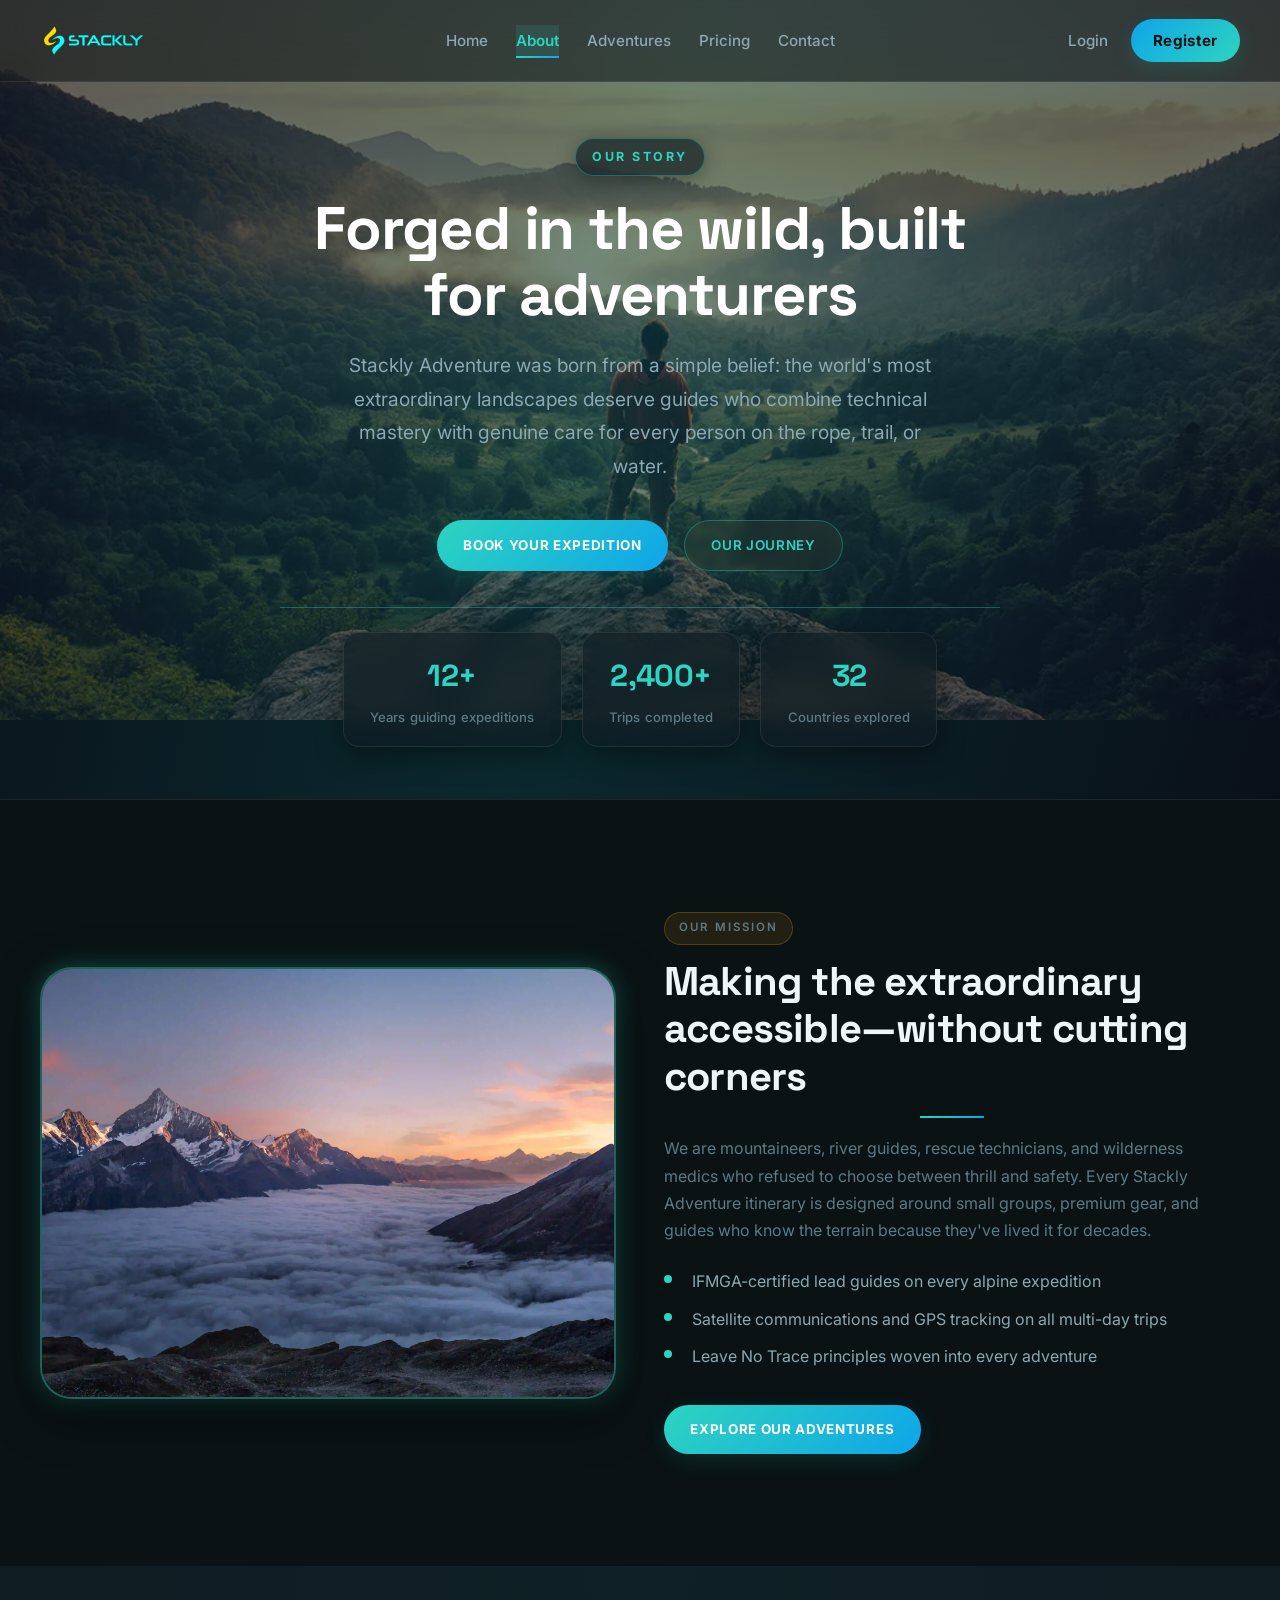
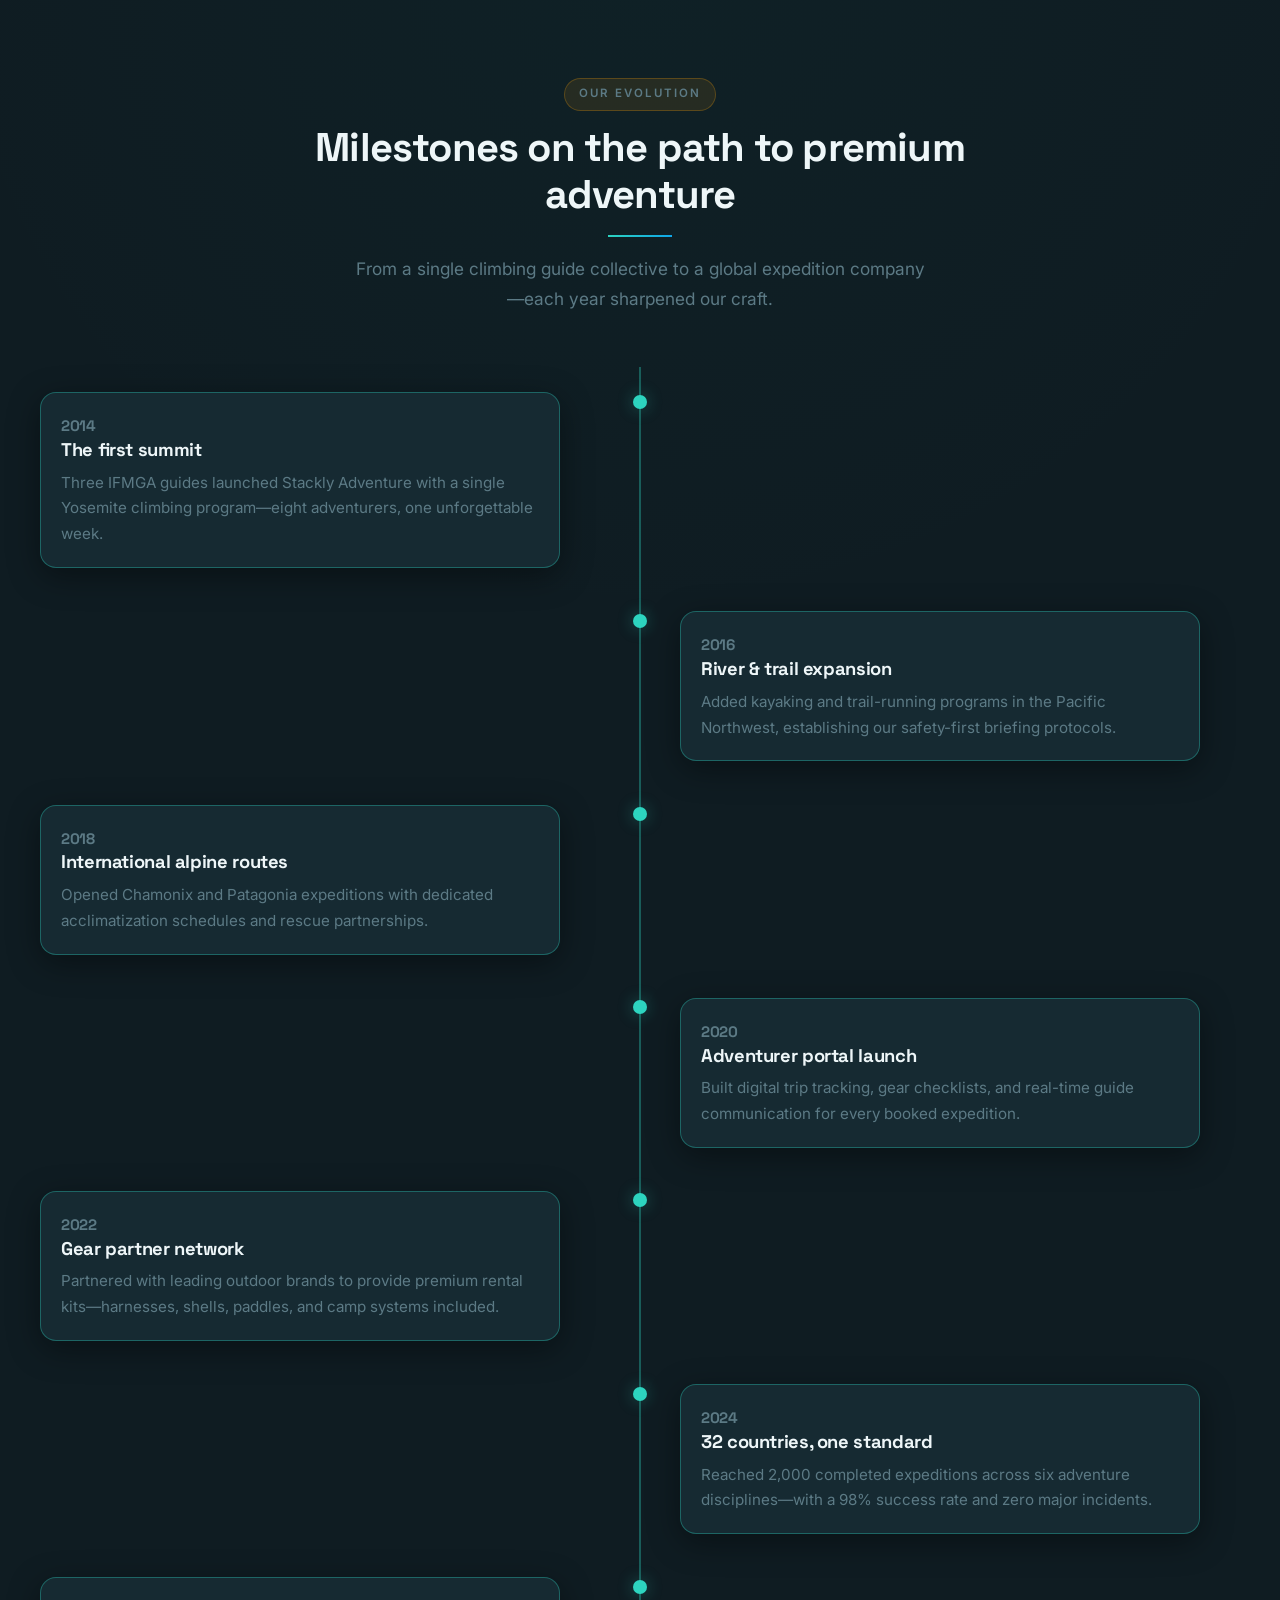
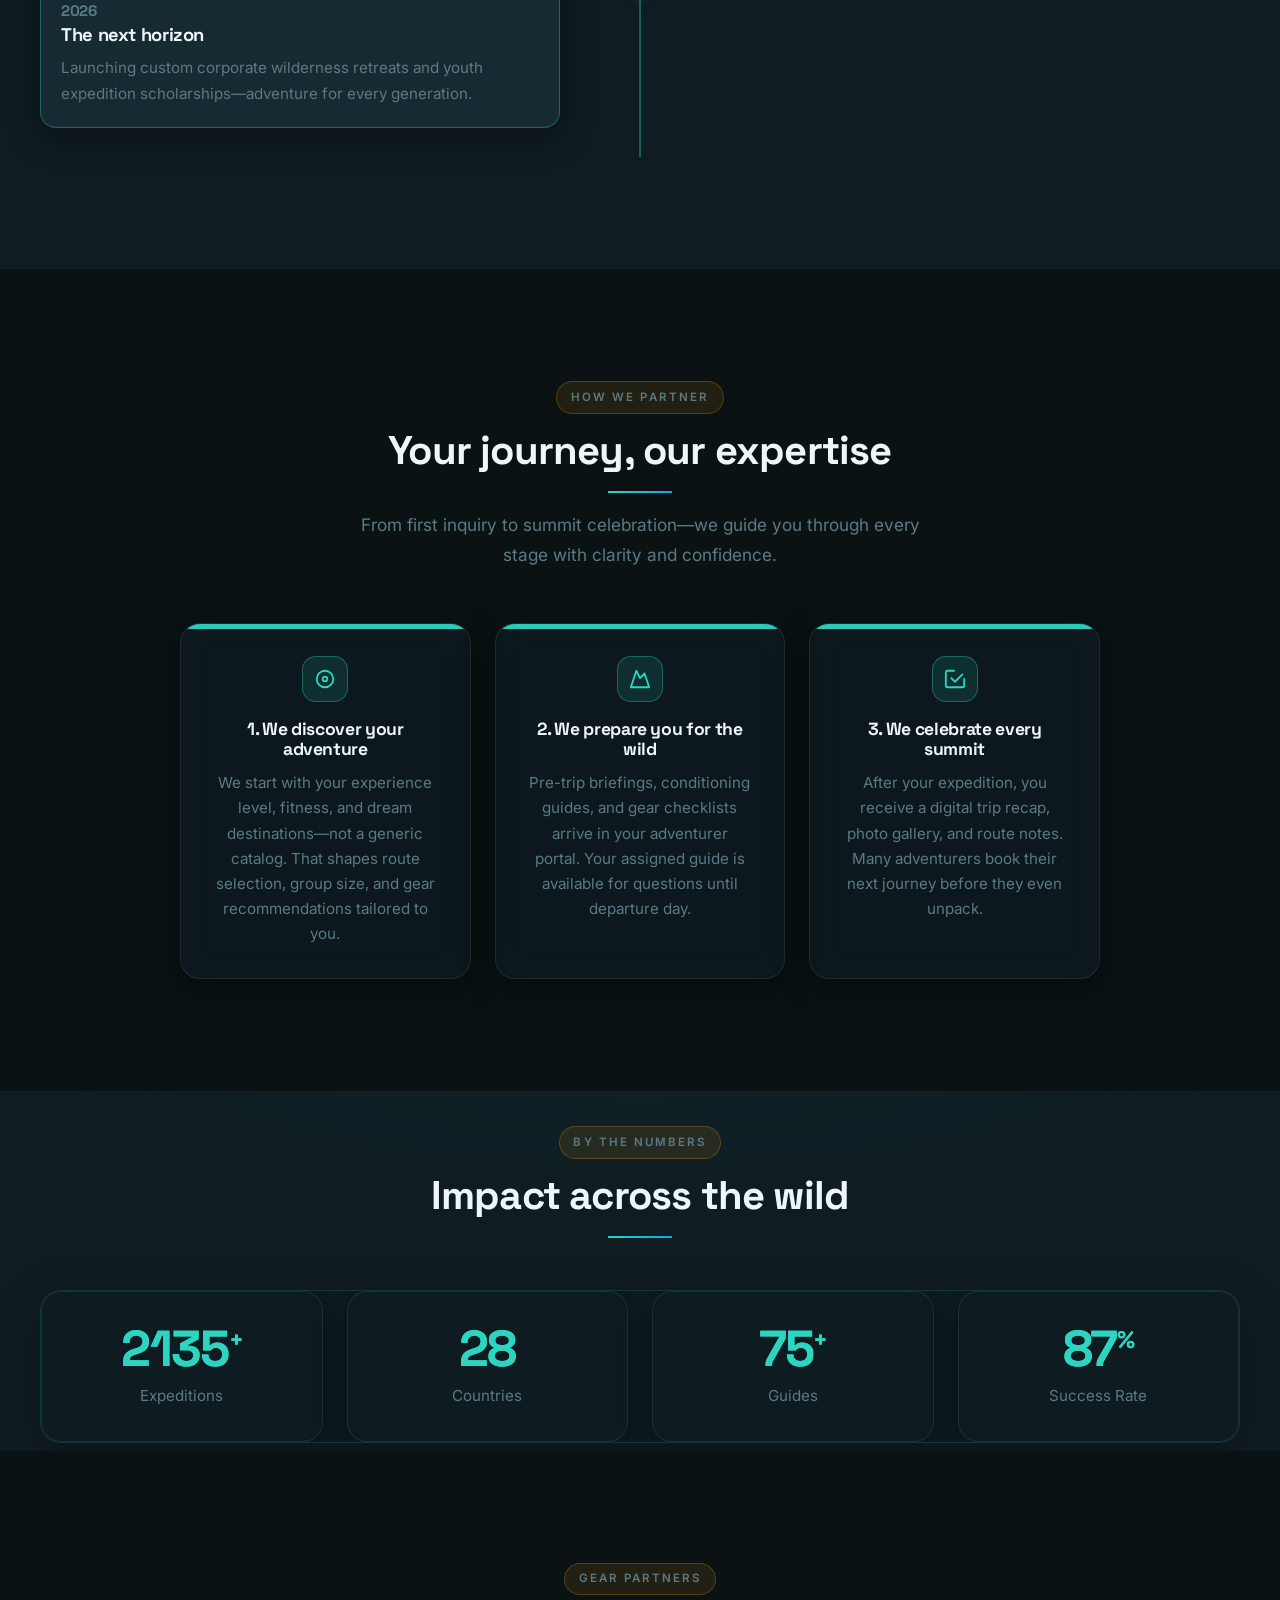
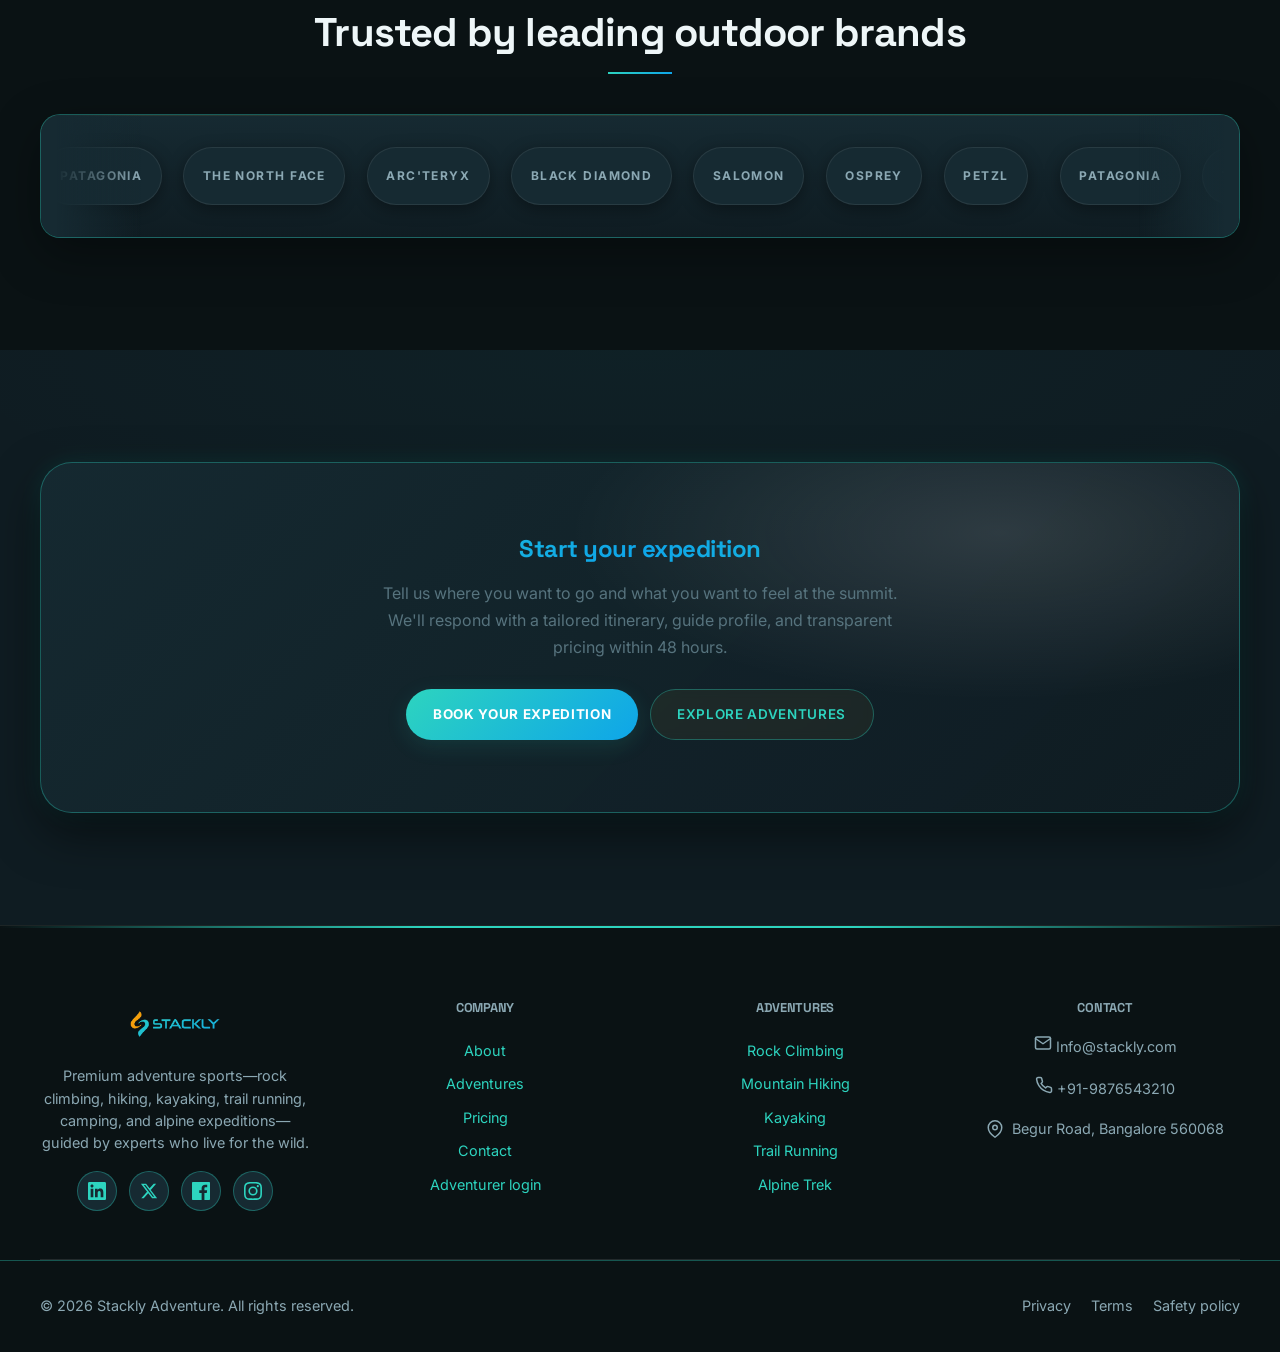
==== about.html @ 84420285 "first commit" ====
<!DOCTYPE html>
<html lang="en">
<head>
  <meta charset="UTF-8">
  <meta name="viewport" content="width=device-width, initial-scale=1.0">
  <meta name="description" content="Learn about Stackly Adventure — our guides, safety standards, and mission to deliver premium wilderness expeditions worldwide.">
  <meta name="keywords" content="adventure company, expedition guides, wilderness safety, Stackly Adventure, about us">
  <meta name="author" content="Stackly Adventure">
  <meta name="theme-color" content="#0a1214">
  <title>About — Stackly Adventure</title>
  <link rel="preconnect" href="https://fonts.googleapis.com">
  <link rel="preconnect" href="https://fonts.gstatic.com" crossorigin>
      <link href="https://fonts.googleapis.com/css2?family=Inter:wght@400;500;600;700&family=Space+Grotesk:wght@500;600;700&display=swap" rel="stylesheet">
  <link rel="stylesheet" href="css/style.css">
  <link rel="stylesheet" href="css/responsive.css">
  <link rel="stylesheet" href="css/premium.css">
  <link rel="stylesheet" href="css/premium-responsive.css">
  <link rel="stylesheet" href="https://cdn.jsdelivr.net/npm/aos@2.3.1/dist/aos.css">
</head>
<body class="page-inner page-hero-overlay premium-theme">

    <header class="site-header site-header--pro" id="site-header" data-header>
    <div class="container site-header__inner">
      <a class="logo logo--pro" href="index.html" aria-label="Stackly Adventure home">
        <img class="logo__img" src="images/stackly-adventure.webp" alt="Stackly Adventure" width="180" height="44" decoding="async">
      </a>
      <button type="button" class="nav-toggle" id="nav-toggle" aria-expanded="false" aria-controls="nav-wrap" aria-label="Open menu">
        <span class="nav-toggle__bar"></span>
        <span class="nav-toggle__bar"></span>
        <span class="nav-toggle__bar"></span>
      </button>
      <div class="site-header__nav-wrap" id="nav-wrap">
        <div class="site-header__nav-inner">
          <nav class="site-header__nav" aria-label="Main navigation">
            <ul class="nav-list">
              <li><a class="nav-link" href="index.html" data-nav-file="index.html">Home</a></li>
              <li><a class="nav-link" href="about.html" data-nav-file="about.html">About</a></li>
              <li><a class="nav-link" href="services.html" data-nav-file="services.html">Adventures</a></li>
              <li><a class="nav-link" href="pricing.html" data-nav-file="pricing.html">Pricing</a></li>
              <li><a class="nav-link" href="contact.html" data-nav-file="contact.html">Contact</a></li>
            </ul>
          </nav>
          <div class="site-header__actions">
            <a class="btn btn--nav-login" href="login.html" data-nav-file="login.html">Login</a>
            <a class="btn btn--nav-register" href="register.html">Register</a>
          </div>
        </div>
      </div>
    </div>
  </header>

  <main class="site-main">

    <section class="hero-premium hero-premium--inner hero-premium--about inner-hero-pro" id="hero" aria-labelledby="about-hero-title">
      <div class="hero-premium__media" aria-hidden="true">
        <img src="images/adventure-hero-image.webp" alt="" width="1920" height="800" loading="lazy" decoding="async">
        <div class="hero-premium__overlay"></div>
      </div>
      <div class="container hero-premium__content">
        <span class="hero-premium__kicker" data-aos="fade-up">Our story</span>
        <h1 id="about-hero-title" data-aos="fade-up" data-aos-delay="100">Forged in the wild, built for adventurers</h1>
        <p class="lead" data-aos="fade-up" data-aos-delay="200">Stackly Adventure was born from a simple belief: the world's most extraordinary landscapes deserve guides who combine technical mastery with genuine care for every person on the rope, trail, or water.</p>
        <div class="hero-premium__actions" data-aos="fade-up" data-aos-delay="300">
          <a class="btn btn--primary" href="404.html">Book Your Expedition</a>
          <a class="btn btn--outline-light" href="404.html">Our journey</a>
        </div>
        <div class="hero-premium__stats-row" data-aos="fade-up" data-aos-delay="400">
          <div class="hero-stat">
            <strong>12+</strong>
            <span>Years guiding expeditions</span>
          </div>
          <div class="hero-stat">
            <strong>2,400+</strong>
            <span>Trips completed</span>
          </div>
          <div class="hero-stat">
            <strong>32</strong>
            <span>Countries explored</span>
          </div>
        </div>
      </div>
    </section>

    <section class="section" id="about-company">
      <div class="container about-split">
        <div class="about-split__media" data-aos="fade-right">
          <img src="images/alpine-trek.webp" alt="Stackly Adventure expedition team reviewing a mountain route map at base camp" loading="lazy" decoding="async">
        </div>
        <div class="about-split__body" data-aos="fade-left">
          <p class="section__kicker">Our mission</p>
          <h2 class="section__title">Making the extraordinary accessible—without cutting corners</h2>
          <p>We are mountaineers, river guides, rescue technicians, and wilderness medics who refused to choose between thrill and safety. Every Stackly Adventure itinerary is designed around small groups, premium gear, and guides who know the terrain because they've lived it for decades.</p>
          <ul class="check-list">
            <li>IFMGA-certified lead guides on every alpine expedition</li>
            <li>Satellite communications and GPS tracking on all multi-day trips</li>
            <li>Leave No Trace principles woven into every adventure</li>
          </ul>
          <a class="btn btn--primary about-split__cta" href="404.html">Explore our adventures</a>
        </div>
      </div>
    </section>

    <section class="section section--muted" id="evolution">
      <div class="container">
        <header class="section__head section__head--center">
          <p class="section__kicker" data-aos="fade-up">Our evolution</p>
          <h2 class="section__title" data-aos="fade-up" data-aos-delay="100">Milestones on the path to premium adventure</h2>
          <p class="section__lead" data-aos="fade-up" data-aos-delay="200">From a single climbing guide collective to a global expedition company—each year sharpened our craft.</p>
        </header>

        <div class="evolution-timeline" aria-label="Stackly Adventure company history timeline">
          <div class="evolution-item evolution-item--left" data-aos="fade-right">
            <div class="evolution-card">
              <p class="evolution-year">2014</p>
              <h3>The first summit</h3>
              <p>Three IFMGA guides launched Stackly Adventure with a single Yosemite climbing program—eight adventurers, one unforgettable week.</p>
            </div>
            <div class="evolution-dot-wrap" aria-hidden="true"></div>
            <div class="evolution-empty" aria-hidden="true"></div>
          </div>

          <div class="evolution-item evolution-item--right" data-aos="fade-left">
            <div class="evolution-empty" aria-hidden="true"></div>
            <div class="evolution-dot-wrap" aria-hidden="true"></div>
            <div class="evolution-card">
              <p class="evolution-year">2016</p>
              <h3>River &amp; trail expansion</h3>
              <p>Added kayaking and trail-running programs in the Pacific Northwest, establishing our safety-first briefing protocols.</p>
            </div>
          </div>

          <div class="evolution-item evolution-item--left" data-aos="fade-right">
            <div class="evolution-card">
              <p class="evolution-year">2018</p>
              <h3>International alpine routes</h3>
              <p>Opened Chamonix and Patagonia expeditions with dedicated acclimatization schedules and rescue partnerships.</p>
            </div>
            <div class="evolution-dot-wrap" aria-hidden="true"></div>
            <div class="evolution-empty" aria-hidden="true"></div>
          </div>

          <div class="evolution-item evolution-item--right" data-aos="fade-left">
            <div class="evolution-empty" aria-hidden="true"></div>
            <div class="evolution-dot-wrap" aria-hidden="true"></div>
            <div class="evolution-card">
              <p class="evolution-year">2020</p>
              <h3>Adventurer portal launch</h3>
              <p>Built digital trip tracking, gear checklists, and real-time guide communication for every booked expedition.</p>
            </div>
          </div>

          <div class="evolution-item evolution-item--left" data-aos="fade-right">
            <div class="evolution-card">
              <p class="evolution-year">2022</p>
              <h3>Gear partner network</h3>
              <p>Partnered with leading outdoor brands to provide premium rental kits—harnesses, shells, paddles, and camp systems included.</p>
            </div>
            <div class="evolution-dot-wrap" aria-hidden="true"></div>
            <div class="evolution-empty" aria-hidden="true"></div>
          </div>

          <div class="evolution-item evolution-item--right" data-aos="fade-left">
            <div class="evolution-empty" aria-hidden="true"></div>
            <div class="evolution-dot-wrap" aria-hidden="true"></div>
            <div class="evolution-card">
              <p class="evolution-year">2024</p>
              <h3>32 countries, one standard</h3>
              <p>Reached 2,000 completed expeditions across six adventure disciplines—with a 98% success rate and zero major incidents.</p>
            </div>
          </div>

          <div class="evolution-item evolution-item--left" data-aos="fade-right">
            <div class="evolution-card">
              <p class="evolution-year">2026</p>
              <h3>The next horizon</h3>
              <p>Launching custom corporate wilderness retreats and youth expedition scholarships—adventure for every generation.</p>
            </div>
            <div class="evolution-dot-wrap" aria-hidden="true"></div>
            <div class="evolution-empty" aria-hidden="true"></div>
          </div>
        </div>
      </div>
    </section>

    <section class="section" id="how-we-partner">
      <div class="container">
        <header class="section__head section__head--center">
          <p class="section__kicker" data-aos="fade-up">How we partner</p>
          <h2 class="section__title" data-aos="fade-up" data-aos-delay="100">Your journey, our expertise</h2>
          <p class="section__lead" data-aos="fade-up" data-aos-delay="200">From first inquiry to summit celebration—we guide you through every stage with clarity and confidence.</p>
        </header>

        <div class="content-cards">
          <article class="card-surface partner-card partner-card--align" data-aos="fade-up" data-aos-delay="0">
            <div class="partner-card__icon" aria-hidden="true">
              <svg viewBox="0 0 24 24" width="22" height="22" fill="none" stroke="currentColor" stroke-width="2" stroke-linecap="round" stroke-linejoin="round" aria-hidden="true">
                <circle cx="12" cy="12" r="9"></circle>
                <circle cx="12" cy="12" r="2.5"></circle>
              </svg>
            </div>
            <h3>1. We discover your adventure</h3>
            <p>We start with your experience level, fitness, and dream destinations—not a generic catalog. That shapes route selection, group size, and gear recommendations tailored to you.</p>
          </article>

          <article class="card-surface partner-card partner-card--build" data-aos="fade-up" data-aos-delay="100">
            <div class="partner-card__icon" aria-hidden="true">
              <svg viewBox="0 0 24 24" width="22" height="22" fill="none" stroke="currentColor" stroke-width="2" stroke-linecap="round" stroke-linejoin="round" aria-hidden="true">
                <path d="M8 3l4 8 5-5 5 15H2L8 3z"></path>
              </svg>
            </div>
            <h3>2. We prepare you for the wild</h3>
            <p>Pre-trip briefings, conditioning guides, and gear checklists arrive in your adventurer portal. Your assigned guide is available for questions until departure day.</p>
          </article>

          <article class="card-surface partner-card partner-card--exit" data-aos="fade-up" data-aos-delay="200">
            <div class="partner-card__icon" aria-hidden="true">
              <svg viewBox="0 0 24 24" width="22" height="22" fill="none" stroke="currentColor" stroke-width="2" stroke-linecap="round" stroke-linejoin="round" aria-hidden="true">
                <path d="M20 7l-8 8-4-4"></path>
                <path d="M22 12v7a2 2 0 0 1-2 2H4a2 2 0 0 1-2-2V5a2 2 0 0 1 2-2h7"></path>
              </svg>
            </div>
            <h3>3. We celebrate every summit</h3>
            <p>After your expedition, you receive a digital trip recap, photo gallery, and route notes. Many adventurers book their next journey before they even unpack.</p>
          </article>
        </div>
      </div>
    </section>

    <section class="section section--muted stats-band" id="stats">
      <div class="container">
        <br/>
        <header class="section__head section__head--center">
          <p class="section__kicker" data-aos="fade-up">By the numbers</p>
          <h2 class="section__title" data-aos="fade-up" data-aos-delay="100">Impact across the wild</h2>
        </header>
        <div class="stats-bar">
          <div class="stat-item" data-aos="fade-up" data-aos-delay="0">
            <div class="stat-item__value"><span class="stat-counter" data-target="2400">0</span><span class="stat-item__suffix">+</span></div>
            <p class="stat-item__label">Expeditions</p>
          </div>
          <div class="stat-item" data-aos="fade-up" data-aos-delay="100">
            <div class="stat-item__value"><span class="stat-counter" data-target="32">0</span></div>
            <p class="stat-item__label">Countries</p>
          </div>
          <div class="stat-item" data-aos="fade-up" data-aos-delay="200">
            <div class="stat-item__value"><span class="stat-counter" data-target="85">0</span><span class="stat-item__suffix">+</span></div>
            <p class="stat-item__label">Guides</p>
          </div>
          <div class="stat-item" data-aos="fade-up" data-aos-delay="300">
            <div class="stat-item__value"><span class="stat-counter" data-target="98">0</span><span class="stat-item__suffix">%</span></div>
            <p class="stat-item__label">Success Rate</p>
          </div>
        </div>
      </div>
    </section>

    <section class="section" id="clients">
      <div class="container">
        <header class="section__head section__head--center">
          <p class="section__kicker" data-aos="fade-up">Gear partners</p>
          <h2 class="section__title" data-aos="fade-up" data-aos-delay="100">Trusted by leading outdoor brands</h2>
        </header>
        <div class="logo-marquee" aria-label="Outdoor gear partner logos">
          <div class="logo-marquee__fade logo-marquee__fade--left" aria-hidden="true"></div>
          <div class="logo-marquee__fade logo-marquee__fade--right" aria-hidden="true"></div>
          <div class="logo-marquee__track" data-marquee>
            <div class="logo-marquee__group">
              <span class="partner-pill">Patagonia</span>
              <span class="partner-pill">The North Face</span>
              <span class="partner-pill">Arc'teryx</span>
              <span class="partner-pill">Black Diamond</span>
              <span class="partner-pill">Salomon</span>
              <span class="partner-pill">Osprey</span>
              <span class="partner-pill">Petzl</span>
            </div>
            <div class="logo-marquee__group" aria-hidden="true">
              <span class="partner-pill">Patagonia</span>
              <span class="partner-pill">The North Face</span>
              <span class="partner-pill">Arc'teryx</span>
              <span class="partner-pill">Black Diamond</span>
              <span class="partner-pill">Salomon</span>
              <span class="partner-pill">Osprey</span>
              <span class="partner-pill">Petzl</span>
            </div>
          </div>
        </div>
      </div>
    </section>

    <section class="section section--muted" id="about-cta">
      <div class="container">
        <div class="cta-band" data-aos="fade-up">
          <h2>Start your expedition</h2>
          <p>Tell us where you want to go and what you want to feel at the summit. We'll respond with a tailored itinerary, guide profile, and transparent pricing within 48 hours.</p>
          <div class="cta-band__actions">
            <a class="btn btn--primary" href="404.html">Book Your Expedition</a>
            <a class="btn btn--outline-light" href="404.html">Explore adventures</a>
          </div>
        </div>
      </div>
    </section>
  </main>

    <footer class="footer-premium footer-premium--pro" id="site-footer">
 
    <div class="container footer-premium__grid">
      <div class="footer-brand">
        <a class="logo logo--pro" href="index.html" aria-label="Stackly Adventure home">
          <img class="logo__img" src="images/stackly-adventure.webp" alt="Stackly Adventure" width="180" height="44" decoding="async">
        </a>
        <p>Premium adventure sports—rock climbing, hiking, kayaking, trail running, camping, and alpine expeditions—guided by experts who live for the wild.</p>
        <div class="footer-social">
          <a href="404.html" aria-label="LinkedIn"><svg viewBox="0 0 24 24" aria-hidden="true"><path d="M20.447 20.452h-3.554v-5.569c0-1.328-.027-3.037-1.852-3.037-1.853 0-2.136 1.445-2.136 2.939v5.667H9.351V9h3.414v1.561h.046c.477-.9 1.637-1.85 3.37-1.85 3.601 0 4.267 2.37 4.267 5.455v6.286zM5.337 7.433c-1.144 0-2.063-.926-2.063-2.065 0-1.138.92-2.063 2.063-2.063 1.14 0 2.064.925 2.064 2.063 0 1.139-.925 2.065-2.064 2.065zm1.782 13.019H3.555V9h3.564v11.452zM22.225 0H1.771C.792 0 0 .774 0 1.729v20.542C0 23.227.792 24 1.771 24h20.451C23.2 24 24 23.227 24 22.271V1.729C24 .774 23.2 0 22.222 0h.003z"/></svg></a>
          <a href="404.html" aria-label="Twitter"><svg viewBox="0 0 24 24" aria-hidden="true"><path d="M18.244 2.25h3.308l-7.227 8.26 8.502 11.24H16.17l-5.214-6.817L4.99 21.75H1.68l7.73-8.835L1.254 2.25H8.08l4.713 6.231zm-1.161 17.52h1.833L7.084 4.126H5.117z"/></svg></a>
          <a href="404.html" aria-label="Facebook"><svg viewBox="0 0 24 24" aria-hidden="true"><path d="M22.675 0H1.325C.593 0 0 .593 0 1.325v21.351C0 23.407.593 24 1.325 24H12.82v-9.294H9.692v-3.622h3.128V8.413c0-3.1 1.893-4.788 4.659-4.788 1.325 0 2.463.099 2.795.143v3.24l-1.918.001c-1.504 0-1.795.715-1.795 1.763v2.313h3.587l-.467 3.622h-3.12V24h6.116c.73 0 1.323-.593 1.323-1.325V1.325C24 .593 23.407 0 22.675 0z"/></svg></a>
          <a href="404.html" aria-label="Instagram"><svg viewBox="0 0 24 24" aria-hidden="true"><path d="M12 2.163c3.204 0 3.584.012 4.85.07 3.252.148 4.771 1.691 4.919 4.919.058 1.265.069 1.645.069 4.849 0 3.205-.012 3.584-.069 4.849-.149 3.225-1.664 4.771-4.919 4.919-1.266.058-1.644.07-4.85.07-3.204 0-3.584-.012-4.849-.07-3.26-.149-4.771-1.699-4.919-4.92-.058-1.265-.07-1.644-.07-4.849 0-3.204.013-3.583.07-4.849.149-3.227 1.664-4.771 4.919-4.919 1.266-.057 1.645-.069 4.849-.069zM12 0C8.741 0 8.333.014 7.053.072 2.695.272.273 2.69.073 7.052.014 8.333 0 8.741 0 12c0 3.259.014 3.668.072 4.948.2 4.358 2.618 6.78 6.98 6.98 1.281.058 1.689.072 4.948.072 3.259 0 3.668-.014 4.948-.072 4.354-.2 6.782-2.618 6.979-6.98.059-1.28.073-1.689.073-4.948 0-3.259-.014-3.667-.072-4.947-.196-4.354-2.617-6.78-6.979-6.98C15.668.014 15.259 0 12 0zm0 5.838a6.162 6.162 0 100 12.324 6.162 6.162 0 000-12.324zM12 16a4 4 0 110-8 4 4 0 010 8zm6.406-11.845a1.44 1.44 0 110 2.881 1.44 1.44 0 010-2.881z"/></svg></a>
        </div>
      </div>
      <div>
        <h4>Company</h4>
        <ul>
          <li><a href="404.html">About</a></li>
          <li><a href="404.html">Adventures</a></li>
          <li><a href="404.html">Pricing</a></li>
          <li><a href="404.html">Contact</a></li>
          <li><a href="404.html">Adventurer login</a></li>
        </ul>
      </div>
      <div>
        <h4>Adventures</h4>
        <ul>
          <li><a href="404.html">Rock Climbing</a></li>
          <li><a href="404.html">Mountain Hiking</a></li>
          <li><a href="404.html">Kayaking</a></li>
          <li><a href="404.html">Trail Running</a></li>
          <li><a href="404.html">Alpine Trek</a></li>
        </ul>
      </div>
      <div class="footer-contact">
        <h4>Contact</h4>
        <address class="footer-contact__addr">
          <p class="footer-contact__row footer-contact__row--email">
            <a href="mailto:hello@stacklyadventure.com" class="footer-contact__email">
              <svg class="footer-contact__icon" width="18" height="18" viewBox="0 0 24 24" fill="none" stroke="currentColor" stroke-width="2" stroke-linecap="round" stroke-linejoin="round" aria-hidden="true"><path d="M4 4h16c1.1 0 2 .9 2 2v12c0 1.1-.9 2-2 2H4c-1.1 0-2-.9-2-2V6c0-1.1.9-2 2-2z"/><path d="m22 6-10 7L2 6"/></svg>
              Info@stackly.com
            </a>
          </p>
          <p class="footer-contact__row footer-contact__row--phone">
            <a href="tel:+18005551234" class="footer-contact__email">
              <svg class="footer-contact__icon" width="18" height="18" viewBox="0 0 24 24" fill="none" stroke="currentColor" stroke-width="2" stroke-linecap="round" stroke-linejoin="round" aria-hidden="true"><path d="M22 16.92v3a2 2 0 0 1-2.18 2 19.79 19.79 0 0 1-8.63-3.07 19.5 19.5 0 0 1-6-6 19.79 19.79 0 0 1-3.07-8.67A2 2 0 0 1 4.11 2h3a2 2 0 0 1 2 1.72 12.84 12.84 0 0 0 .7 2.81 2 2 0 0 1-.45 2.11L8.09 9.91a16 16 0 0 0 6 6l1.27-1.27a2 2 0 0 1 2.11-.45 12.84 12.84 0 0 0 2.81.7A2 2 0 0 1 22 16.92z"/></svg>
              +91-9876543210
            </a>
          </p>
          <p class="footer-contact__row footer-contact__row--location">
            <span class="footer-contact__loc">
              <svg class="footer-contact__icon" width="18" height="18" viewBox="0 0 24 24" fill="none" stroke="currentColor" stroke-width="2" stroke-linecap="round" stroke-linejoin="round" aria-hidden="true"><path d="M21 10c0 7-9 13-9 13s-9-6-9-13a9 9 0 0 1 18 0z"/><circle cx="12" cy="10" r="3"/></svg>
              <span class="footer-contact__loc-text">Begur Road, Bangalore 560068</span>
            </span>
          </p>
        </address>
      </div>
    </div>
    <div class="footer-bar">
      <div class="container footer-bar__inner">
        <p>&copy; <span data-year></span> Stackly Adventure. All rights reserved.</p>
        <nav class="footer-bar__legal" aria-label="Legal">
          <a href="404.html">Privacy</a>
          <a href="404.html">Terms</a>
          <a href="404.html">Safety policy</a>
        </nav>
      </div>
    </div>
  </footer>

  <script src="https://cdn.jsdelivr.net/npm/aos@2.3.1/dist/aos.js"></script>
  <script src="js/main.js"></script>
</body>
</html>
---- css/style.css ----
#preloader {
  position: fixed;
  inset: 0;
  z-index: 9999;
  display: grid;
  place-items: center;
  overflow: hidden;
  background: #0a1214;
  transition: visibility 0.9s ease 0.55s;
}

#preloader.preloader--hide {
  visibility: hidden;
  pointer-events: none;
}

#preloader.preloader--hide .preloader__stage {
  opacity: 0;
  transform: scale(0.96);
  transition: opacity 0.45s ease, transform 0.55s cubic-bezier(0.4, 0, 0.2, 1);
}

#preloader.preloader--hide .preloader__curtain--left {
  transform: translateX(-100%);
}

#preloader.preloader--hide .preloader__curtain--right {
  transform: translateX(100%);
}

#preloader.preloader--hide .preloader__scanline {
  opacity: 0;
}

.preloader__curtain {
  position: absolute;
  top: 0;
  bottom: 0;
  width: 50.5%;
  background: linear-gradient(180deg, #0a1214 0%, #0f1c22 50%, #0a1214 100%);
  z-index: 3;
  transition: transform 0.85s cubic-bezier(0.77, 0, 0.18, 1);
  border-color: rgba(45, 212, 191, 0.18);
}

.preloader__curtain--left {
  left: 0;
  border-right: 1px solid rgba(45, 212, 191, 0.22);
}

.preloader__curtain--right {
  right: 0;
  border-left: 1px solid rgba(45, 212, 191, 0.22);
}

.preloader__scanline {
  position: absolute;
  inset: 0;
  z-index: 2;
  background: repeating-linear-gradient(
    180deg,
    transparent 0,
    transparent 2px,
    rgba(45, 212, 191, 0.03) 2px,
    rgba(45, 212, 191, 0.03) 4px
  );
  pointer-events: none;
  animation: preloader-scan 8s linear infinite;
}

.preloader__stage {
  position: relative;
  z-index: 4;
  display: flex;
  flex-direction: column;
  align-items: center;
  gap: 1.65rem;
  padding: 0 1.5rem;
  text-align: center;
  transition: opacity 0.5s ease, transform 0.55s cubic-bezier(0.4, 0, 0.2, 1);
}

.preloader__ring {
  position: relative;
  width: 148px;
  height: 148px;
  display: grid;
  place-items: center;
}

.preloader__ring-track,
.preloader__ring-arc {
  position: absolute;
  inset: 0;
  border-radius: 50%;
}

.preloader__ring-track {
  border: 1px solid rgba(45, 212, 191, 0.18);
  box-shadow: inset 0 0 30px rgba(45, 212, 191, 0.06);
}

.preloader__ring-arc {
  border: 2px solid transparent;
  border-top-color: #2dd4bf;
  border-right-color: #0ea5e9;
  animation: preloader-ring-spin 1.35s cubic-bezier(0.5, 0.1, 0.3, 1) infinite;
  filter: drop-shadow(0 0 14px rgba(45, 212, 191, 0.45));
}

.preloader__logo {
  position: relative;
  z-index: 1;
  display: block;
  max-width: 118px;
  width: 58%;
  height: auto;
  margin: 0 auto;
  object-fit: contain;
  object-position: center center;
  animation: preloader-logo-in 1.1s cubic-bezier(0.22, 1, 0.36, 1) both;
}

.preloader__progress {
  position: relative;
  width: min(280px, 72vw);
  height: 3px;
  border-radius: 999px;
  overflow: hidden;
  background: rgba(45, 212, 191, 0.12);
}

.preloader__progress-track {
  position: absolute;
  inset: 0;
  background: rgba(255, 255, 255, 0.04);
}

.preloader__progress-fill {
  position: absolute;
  inset: 0 auto 0 0;
  width: 0;
  border-radius: inherit;
  background: linear-gradient(90deg, #14b8a6, #2dd4bf, #0ea5e9);
  box-shadow: 0 0 18px rgba(45, 212, 191, 0.5);
  animation: preloader-progress 1.45s cubic-bezier(0.4, 0, 0.2, 1) forwards;
}

.preloader__tagline {
  margin: 0;
  font-family: var(--font-display, "Space Grotesk", sans-serif);
  font-size: clamp(0.9rem, 2.2vw, 1.05rem);
  font-weight: 500;
  font-style: normal;
  letter-spacing: 0.12em;
  text-transform: uppercase;
  color: rgba(45, 212, 191, 0.85);
  animation: preloader-tagline-in 1s ease 0.35s both;
}

@keyframes preloader-ring-spin {
  to { transform: rotate(360deg); }
}

@keyframes preloader-logo-in {
  from {
    opacity: 0;
    transform: scale(0.88);
    filter: blur(6px);
  }
  to {
    opacity: 1;
    transform: scale(1);
    filter: blur(0);
  }
}

@keyframes preloader-progress {
  0% { width: 0; }
  35% { width: 42%; }
  70% { width: 78%; }
  100% { width: 100%; }
}

@keyframes preloader-tagline-in {
  from {
    opacity: 0;
    transform: translateY(10px);
  }
  to {
    opacity: 1;
    transform: translateY(0);
  }
}

@keyframes preloader-scan {
  from { transform: translateY(0); }
  to { transform: translateY(4px); }
}

@media (max-width: 600px) {
  .preloader__ring {
    width: 128px;
    height: 128px;
  }

  .preloader__logo {
    max-width: 100px;
  }
}

@media (prefers-reduced-motion: reduce) {
  .preloader__ring-arc,
  .preloader__logo,
  .preloader__progress-fill,
  .preloader__tagline,
  .preloader__scanline {
    animation: none !important;
  }

  .preloader__progress-fill {
    width: 100%;
  }

  .preloader__logo,
  .preloader__tagline {
    opacity: 1;
    transform: none;
    filter: none;
  }

  #preloader.preloader--hide .preloader__curtain--left,
  #preloader.preloader--hide .preloader__curtain--right {
    transition-duration: 0.3s;
  }
}

:root {
  --color-ink: #0a0f1c;
  --color-ink-soft: #1a2332;
  --color-body: #3d4f63;
  --color-muted: #5c6b7e;
  --color-line: #e4eaf2;
  --color-surface: #ffffff;
  --color-canvas: #f4f7fb;
  --color-canvas-deep: #e8eef6;
  --color-accent: #0d9488;
  --color-accent-dark: #0f766e;
  --color-accent-light: #ccfbf1;
  --color-accent-glow: rgba(13, 148, 136, 0.35);
  --color-gold: #c9a227;
  --color-hero-overlay: linear-gradient(
    105deg,
    rgba(10, 15, 28, 0.9) 0%,
    rgba(13, 148, 136, 0.45) 50%,
    rgba(10, 15, 28, 0.9) 100%
  );
  --font-sans: "Inter", system-ui, sans-serif;
  --font-display: "Space Grotesk", system-ui, sans-serif;
  --container: min(1200px, 100% - 3rem);
  --radius-sm: 10px;
  --radius-md: 16px;
  --radius-lg: 24px;
  --radius-xl: 32px;
  --shadow-sm: 0 2px 8px rgba(10, 15, 28, 0.05);
  --shadow-md: 0 16px 48px rgba(10, 15, 28, 0.09);
  --shadow-lg: 0 28px 72px rgba(10, 15, 28, 0.13);
  --shadow-xl: 0 40px 96px rgba(10, 15, 28, 0.16);
  --shadow-card: 0 4px 24px rgba(10, 15, 28, 0.06), 0 1px 2px rgba(10, 15, 28, 0.04);
  --shadow-card-hover: 0 20px 56px rgba(10, 15, 28, 0.12), 0 4px 12px rgba(13, 148, 136, 0.08);
  --header-h: 82px;
  --transition: 0.35s cubic-bezier(0.4, 0, 0.2, 1);
  --transition-spring: 0.45s cubic-bezier(0.34, 1.2, 0.64, 1);
}

*,
*::before,
*::after {
  box-sizing: border-box;
}

html {
  scroll-behavior: smooth;
  overflow-x: clip;
}

body.premium-theme {
  overflow-x: clip;
}

body {
  margin: 0;
  min-height: 100vh;
  font-family: var(--font-sans);
  font-size: 1rem;
  line-height: 1.7;
  color: var(--color-body);
  background: var(--color-surface);
  -webkit-font-smoothing: antialiased;
  -moz-osx-font-smoothing: grayscale;
  text-rendering: optimizeLegibility;
  font-feature-settings: "kern" 1, "liga" 1;
}

img {
  max-width: 100%;
  height: auto;
  display: block;
}

a {
  color: var(--color-accent);
}

.container {
  width: var(--container);
  margin-inline: auto;
}

h1,
h2,
h3,
h4 {
  font-family: var(--font-display);
  font-weight: 600;
  color: var(--color-ink);
  line-height: 1.18;
  letter-spacing: -0.025em;
}


.site-header {
  position: fixed;
  top: 0;
  left: 0;
  right: 0;
  z-index: 1000;
  height: var(--header-h);
  display: flex;
  align-items: center;
  background: var(--color-surface);
  border-bottom: 1px solid transparent;
  box-shadow: none;
  transition: background var(--transition), box-shadow var(--transition),
    border-color var(--transition);
}

.page-home .site-header,
.page-inner.page-hero-overlay .site-header {
  background: transparent;
  border-bottom-color: transparent;
  box-shadow: none;
}

.page-home .site-header:not(.is-scrolled),
.page-inner.page-hero-overlay .site-header:not(.is-scrolled) {
  backdrop-filter: blur(0);
  -webkit-backdrop-filter: blur(0);
}

.page-home .site-header.is-scrolled,
.page-inner.page-hero-overlay .site-header.is-scrolled {
  background: rgba(255, 255, 255, 0.97);
  backdrop-filter: blur(16px) saturate(1.4);
  -webkit-backdrop-filter: blur(16px) saturate(1.4);
  border-bottom-color: rgba(228, 234, 242, 0.9);
  box-shadow: 0 8px 32px rgba(10, 15, 28, 0.08);
}

.site-header__inner {
  display: flex;
  align-items: center;
  justify-content: space-between;
  gap: 1.5rem;
}


.site-header > .container.site-header__inner {
  width: min(1200px, calc(100% - clamp(2.25rem, 5vw, 4rem)));
  max-width: 100%;
  box-sizing: border-box;
}

.logo {
  display: inline-flex;
  align-items: center;
  gap: 0.6rem;
  font-family: var(--font-display);
  font-weight: 700;
  font-size: 1.2rem;
  color: var(--color-ink);
  text-decoration: none;
  flex-shrink: 0;
  transition: color var(--transition);
}

.logo__img {
  height: 38px;
  width: auto;
  max-width: 180px;
  display: block;
  object-fit: contain;
}

.site-header .logo__img {
  height: 52px;
  max-width: 220px;
}

.footer-premium .logo__img {
  height: 42px;
  max-width: 200px;
}

.logo__mark {
  width: 38px;
  height: 38px;
  border-radius: var(--radius-sm);
  background: linear-gradient(135deg, var(--color-accent) 0%, #134e4a 100%);
  display: grid;
  place-items: center;
  color: #fff;
  font-size: 0.85rem;
  font-weight: 800;
  letter-spacing: -0.02em;
}

.page-inner .site-header {
  background: rgba(255, 255, 255, 0.98);
  backdrop-filter: blur(12px);
  -webkit-backdrop-filter: blur(12px);
  border-bottom: 1px solid var(--color-line);
  box-shadow: var(--shadow-sm);
}

.page-inner.page-hero-overlay .site-header {
  background: transparent;
  border-bottom-color: transparent;
  box-shadow: none;
  backdrop-filter: none;
  -webkit-backdrop-filter: none;
}

.page-home .site-header:not(.is-scrolled) .logo,
.page-inner.page-hero-overlay .site-header:not(.is-scrolled) .logo {
  color: #fff;
}

.page-home .site-header:not(.is-scrolled) .logo__mark,
.page-inner.page-hero-overlay .site-header:not(.is-scrolled) .logo__mark {
  background: rgba(255, 255, 255, 0.2);
  border: 1px solid rgba(255, 255, 255, 0.35);
}

.nav-toggle {
  display: none;
  width: 44px;
  height: 44px;
  padding: 0;
  border: 1px solid var(--color-line);
  border-radius: var(--radius-sm);
  background: var(--color-surface);
  cursor: pointer;
  position: relative;
  flex-shrink: 0;
}

.page-home .site-header:not(.is-scrolled) .nav-toggle,
.page-inner.page-hero-overlay .site-header:not(.is-scrolled) .nav-toggle {
  background: rgba(255, 255, 255, 0.12);
  border-color: rgba(255, 255, 255, 0.25);
}

.nav-toggle__bar {
  display: block;
  width: 20px;
  height: 2px;
  margin: 4px auto;
  background: var(--color-ink);
  border-radius: 1px;
  transition: transform 0.25s ease, opacity 0.25s ease;
}

.page-home .site-header:not(.is-scrolled) .nav-toggle__bar,
.page-inner.page-hero-overlay .site-header:not(.is-scrolled) .nav-toggle__bar {
  background: #fff;
}

.nav-toggle[aria-expanded="true"] .nav-toggle__bar:nth-child(1) {
  transform: translateY(6px) rotate(45deg);
}

.nav-toggle[aria-expanded="true"] .nav-toggle__bar:nth-child(2) {
  opacity: 0;
}

.nav-toggle[aria-expanded="true"] .nav-toggle__bar:nth-child(3) {
  transform: translateY(-6px) rotate(-45deg);
}

.site-header__nav-wrap {
  display: flex;
  align-items: center;
  gap: 2rem;
}

.nav-list {
  list-style: none;
  margin: 0;
  padding: 0;
  display: flex;
  flex-wrap: wrap;
  align-items: center;
  gap: 0.15rem 1.75rem;
}

.nav-link {
  position: relative;
  font-weight: 500;
  font-size: 0.95rem;
  color: var(--color-ink-soft);
  text-decoration: none;
  padding: 0.35rem 0;
  transition: color var(--transition);
}

.page-home .site-header:not(.is-scrolled) .nav-link,
.page-inner.page-hero-overlay .site-header:not(.is-scrolled) .nav-link {
  color: rgba(255, 255, 255, 0.88);
}

.nav-link::after {
  content: "";
  position: absolute;
  left: 0;
  bottom: 0;
  width: 100%;
  height: 2px;
  background: var(--color-accent);
  transform: scaleX(0);
  transform-origin: left;
  transition: transform 0.3s ease;
}

.nav-link:hover,
.nav-link:focus-visible {
  color: var(--color-accent);
}

.page-home .site-header:not(.is-scrolled) .nav-link:hover,
.page-home .site-header:not(.is-scrolled) .nav-link:focus-visible,
.page-inner.page-hero-overlay .site-header:not(.is-scrolled) .nav-link:hover,
.page-inner.page-hero-overlay .site-header:not(.is-scrolled) .nav-link:focus-visible {
  color: #fff;
}

.page-home .site-header:not(.is-scrolled) .nav-link::after,
.page-inner.page-hero-overlay .site-header:not(.is-scrolled) .nav-link::after {
  background: #fff;
}

.nav-link:hover::after,
.nav-link:focus-visible::after,
.nav-link.is-active::after {
  transform: scaleX(1);
}

.nav-link[aria-current="page"] {
  color: var(--color-accent);
}

.page-home .site-header:not(.is-scrolled) .nav-link[aria-current="page"],
.page-inner.page-hero-overlay .site-header:not(.is-scrolled) .nav-link[aria-current="page"] {
  color: #fff;
}

.nav-link[aria-current="page"]::after {
  transform: scaleX(1);
}

.btn--nav-login {
  display: inline-flex;
  align-items: center;
  justify-content: center;
  padding: 0.55rem 1.35rem;
  font-family: var(--font-sans);
  font-weight: 600;
  font-size: 0.9rem;
  border-radius: 999px;
  text-decoration: none;
  border: 1px solid var(--color-line);
  color: var(--color-ink);
  background: var(--color-surface);
  transition: background var(--transition), color var(--transition),
    border-color var(--transition), box-shadow var(--transition);
}

.btn--nav-login:hover {
  border-color: var(--color-accent);
  color: var(--color-accent);
  box-shadow: var(--shadow-sm);
}

.page-home .site-header:not(.is-scrolled) .btn--nav-login,
.page-inner.page-hero-overlay .site-header:not(.is-scrolled) .btn--nav-login {
  background: transparent;
  border-color: rgba(255, 255, 255, 0.55);
  color: #fff;
}

.page-home .site-header:not(.is-scrolled) .btn--nav-login:hover,
.page-inner.page-hero-overlay .site-header:not(.is-scrolled) .btn--nav-login:hover {
  background: rgba(255, 255, 255, 0.12);
  border-color: #fff;
  color: #fff;
}

.btn--nav-login[aria-current="page"] {
  border-color: var(--color-accent);
  color: var(--color-accent);
  box-shadow: 0 0 0 1px rgba(15, 118, 110, 0.2);
}

.btn--nav-register {
  display: inline-flex;
  align-items: center;
  justify-content: center;
  padding: 0.55rem 1.35rem;
  font-family: var(--font-sans);
  font-weight: 600;
  font-size: 0.9rem;
  border-radius: 999px;
  text-decoration: none;
  border: 1px solid var(--color-accent);
  color: #fff;
  background: var(--color-accent);
  transition: background var(--transition), color var(--transition),
    border-color var(--transition), box-shadow var(--transition);
}

.btn--nav-register:hover {
  background: #0c6660;
  border-color: #0c6660;
  color: #fff;
  box-shadow: var(--shadow-sm);
}

.page-home .site-header:not(.is-scrolled) .btn--nav-register,
.page-inner.page-hero-overlay .site-header:not(.is-scrolled) .btn--nav-register {
  background: #fff;
  border-color: #fff;
  color: var(--color-accent);
}

.page-home .site-header:not(.is-scrolled) .btn--nav-register:hover,
.page-inner.page-hero-overlay .site-header:not(.is-scrolled) .btn--nav-register:hover {
  background: #0c6660;
  border-color: #0c6660;
  color: #fff;
  box-shadow: 0 10px 26px rgba(12, 102, 96, 0.35);
}

.btn--nav-register[aria-current="page"] {
  box-shadow: 0 0 0 2px rgba(15, 118, 110, 0.25);
}


.btn {
  display: inline-flex;
  align-items: center;
  justify-content: center;
  gap: 0.5rem;
  padding: 0.82rem 1.65rem;
  font-family: var(--font-sans);
  font-weight: 600;
  font-size: 0.95rem;
  letter-spacing: 0.01em;
  border-radius: 999px;
  text-decoration: none;
  border: none;
  cursor: pointer;
  transition: transform 0.2s ease, box-shadow 0.25s ease, background 0.25s ease, border-color 0.25s ease;
}

.btn:active {
  transform: scale(0.97);
}

.btn--primary {
  background: linear-gradient(135deg, var(--color-accent-dark) 0%, var(--color-accent) 55%, #14b8a6 100%);
  color: #fff;
  box-shadow: 0 10px 32px var(--color-accent-glow), inset 0 1px 0 rgba(255, 255, 255, 0.2);
}

.btn--primary:hover {
  box-shadow: 0 16px 40px rgba(13, 148, 136, 0.45), inset 0 1px 0 rgba(255, 255, 255, 0.25);
  color: #fff;
  transform: translateY(-1px);
}

.btn--outline-light {
  background: rgba(255, 255, 255, 0.06);
  color: #fff;
  border: 1.5px solid rgba(255, 255, 255, 0.45);
  backdrop-filter: blur(4px);
  -webkit-backdrop-filter: blur(4px);
}

.btn--outline-light:hover {
  background: rgba(255, 255, 255, 0.14);
  border-color: rgba(255, 255, 255, 0.85);
  color: #fff;
  transform: translateY(-1px);
}

.btn--outline-dark {
  background: var(--color-surface);
  color: var(--color-ink);
  border: 1.5px solid var(--color-line);
  box-shadow: var(--shadow-sm);
}

.btn--outline-dark:hover {
  border-color: var(--color-accent);
  color: var(--color-accent);
  box-shadow: var(--shadow-md);
  transform: translateY(-1px);
}

.btn--ghost {
  background: var(--color-canvas);
  color: var(--color-ink);
}

.btn--ghost:hover {
  background: var(--color-line);
  color: var(--color-ink);
}


.site-main {
  flex: 1;
}

body {
  display: flex;
  flex-direction: column;
}


.hero-premium {
  position: relative;
  min-height: 100vh;
  min-height: 100dvh;
  display: flex;
  align-items: center;
  padding: calc(var(--header-h) + 3rem) 0 4rem;
  background-color: var(--color-ink);
  background-image: var(--color-hero-overlay),
    url("images/adventure-hero-image.webp");
  background-size: cover;
  background-position: center;
  overflow: hidden;
}

.hero-premium--video {
  background-image: none;
  min-height: 100dvh;
  display: flex;
  flex-direction: column;
  justify-content: center;
  padding: calc(var(--header-h) + 1rem) 0 clamp(3rem, 8vh, 5rem);
  border-bottom: none;
}


.hero-premium--video .hero-premium__overlay {
  background:
    linear-gradient(180deg, rgba(10, 18, 20, 0.42) 0%, rgba(10, 18, 20, 0.62) 55%, rgba(10, 18, 20, 0.9) 100%),
    linear-gradient(90deg, rgba(10, 18, 20, 0.78) 0%, rgba(10, 18, 20, 0.34) 46%, transparent 64%);
}

.hero-premium__glow {
  position: absolute;
  border-radius: 50%;
  filter: blur(80px);
  pointer-events: none;
  mix-blend-mode: soft-light;
}

.hero-premium__glow--1 {
  width: 380px;
  height: 380px;
  top: 18%;
  right: 8%;
  background: rgba(45, 212, 191, 0.1);
}

.hero-premium__glow--2 {
  width: 280px;
  height: 280px;
  bottom: 16%;
  left: 4%;
  background: rgba(14, 165, 233, 0.08);
}

.hero-premium__layout {
  position: relative;
  z-index: 2;
  width: 100%;
  display: grid;
  grid-template-columns: minmax(0, 1fr) minmax(220px, 280px);
  gap: clamp(1.5rem, 4vw, 3rem);
  align-items: end;
  padding-block: clamp(1.5rem, 4vh, 2.5rem);
}

.hero-premium__content--left {
  max-width: 640px;
  margin-inline: 0;
  text-align: left;
}

.hero-premium--video .hero-premium__content.hero-premium__content--left {
  text-align: center;
  margin-inline: auto;
}

.hero-premium--video .hero-premium__actions {
  justify-content: center;
  margin-bottom: 1.75rem;
}

.hero-premium--video .hero-premium__brands {
  justify-content: center;
}

.hero-premium--video .lead {
  margin-inline: auto;
}

.hero-premium__accent {
  background: linear-gradient(135deg, #2dd4bf, #0ea5e9);
  -webkit-background-clip: text;
  background-clip: text;
  -webkit-text-fill-color: transparent;
  color: transparent;
}

.hero-premium--video h1 {
  text-wrap: balance;
  text-shadow: 0 2px 24px rgba(10, 18, 20, 0.85);
}

.hero-premium--video .lead {
  margin-inline: auto;
  max-width: 52ch;
  text-shadow: 0 1px 16px rgba(10, 18, 20, 0.8);
}

.btn--hero-ghost {
  background: rgba(10, 18, 20, 0.45);
  backdrop-filter: blur(10px);
  -webkit-backdrop-filter: blur(10px);
  border-color: rgba(255, 255, 255, 0.18);
}

.btn--hero-ghost:hover {
  background: rgba(45, 212, 191, 0.14);
  border-color: rgba(45, 212, 191, 0.45);
  color: #fff;
}

.hero-premium__brands {
  display: flex;
  flex-wrap: wrap;
  gap: 0.5rem;
  list-style: none;
  margin: 0;
  padding: 0;
}

.hero-premium__brand-pill {
  padding: 0.45rem 0.9rem;
  font-size: 0.68rem;
  font-weight: 600;
  letter-spacing: 0.06em;
  text-transform: uppercase;
  color: rgba(238, 246, 248, 0.72);
  background: rgba(10, 18, 20, 0.5);
  backdrop-filter: blur(8px);
  -webkit-backdrop-filter: blur(8px);
  border: 1px solid rgba(45, 212, 191, 0.2);
  border-radius: 999px;
}

.hero-premium__stats-card {
  display: flex;
  flex-direction: column;
  gap: 1.1rem;
  padding: 1.5rem 1.35rem;
  background: rgba(15, 28, 34, 0.72);
  backdrop-filter: blur(16px);
  -webkit-backdrop-filter: blur(16px);
  border: 1px solid rgba(45, 212, 191, 0.28);
  border-radius: 1rem;
  box-shadow: 0 16px 48px rgba(0, 0, 0, 0.35);
  min-width: 0;
}

.hero-premium__stat-item {
  padding-bottom: 1.1rem;
  border-bottom: 1px solid rgba(45, 212, 191, 0.15);
}

.hero-premium__stat-item:last-child {
  padding-bottom: 0;
  border-bottom: none;
}

.hero-premium__stat-value {
  display: block;
  font-family: var(--font-display, "Space Grotesk", sans-serif);
  font-size: clamp(1.35rem, 2.5vw, 1.65rem);
  font-weight: 700;
  line-height: 1.2;
  margin-bottom: 0.25rem;
  background: linear-gradient(135deg, #2dd4bf, #0ea5e9);
  -webkit-background-clip: text;
  background-clip: text;
  -webkit-text-fill-color: transparent;
}

.hero-premium__stat-label {
  font-size: 0.68rem;
  color: rgba(139, 168, 179, 0.95);
  text-transform: uppercase;
  letter-spacing: 0.08em;
  line-height: 1.4;
}

@media (max-width: 991px) {
  .hero-premium__layout {
    grid-template-columns: 1fr;
    align-items: stretch;
  }

  .hero-premium__content--left {
    text-align: center;
    margin-inline: auto;
  }

  .hero-premium--video .hero-premium__actions {
    justify-content: center;
  }

  .hero-premium__brands {
    justify-content: center;
  }

  .hero-premium__stats-card {
    max-width: 360px;
    margin-inline: auto;
    width: 100%;
  }
}

@media (max-width: 575px) {
  .hero-premium__stats-card {
    gap: 0.85rem;
    padding: 1rem 1.1rem;
  }

  .hero-premium__stat-item {
    text-align: center;
  }
}

.hero-premium__media {
  position: absolute;
  inset: 0;
  z-index: 0;
  overflow: hidden;
}

.hero-premium__video {
  width: 100%;
  height: 100%;
  object-fit: cover;
  object-position: center center;
  transform: scale(1.02);
}

.hero-premium__overlay {
  position: absolute;
  inset: 0;
  background:
    linear-gradient(
      180deg,
      rgba(10, 15, 28, 0.40) 0%,
      rgba(10, 15, 28, 0.30) 45%,
      rgba(10, 15, 28, 0.42) 100%
    ),
    linear-gradient(
      105deg,
      rgba(10, 15, 28, 0.42) 0%,
      rgba(13, 148, 136, 0.32) 48%,
      rgba(10, 15, 28, 0.42) 100%
    );
  pointer-events: none;
}

.hero-premium__content {
  position: relative;
  z-index: 2;
  max-width: 760px;
  margin-inline: auto;
  text-align: center;
}

.hero-premium__kicker {
  display: inline-block;
  font-size: 0.78rem;
  font-weight: 700;
  letter-spacing: 0.14em;
  text-transform: uppercase;
  color: #99f6e4;
  margin-bottom: 1.25rem;
  padding: 0.45rem 1rem;
  border-radius: 999px;
  border: 1px solid rgba(153, 246, 228, 0.35);
  background: rgba(255, 255, 255, 0.08);
  backdrop-filter: blur(8px);
  -webkit-backdrop-filter: blur(8px);
}

.hero-premium h1 {
  font-size: clamp(2.35rem, 5.5vw, 3.75rem);
  font-weight: 700;
  color: #fff;
  margin: 0 0 1.35rem;
  letter-spacing: -0.03em;
  line-height: 1.1;
  text-shadow: 0 2px 24px rgba(0, 0, 0, 0.25);
}

.hero-premium .lead {
  font-size: clamp(1.05rem, 2vw, 1.2rem);
  color: #fff;
  margin: 0 auto 2.25rem;
  line-height: 1.75;
  max-width: 38rem;
  font-weight: 400;
}

.hero-premium__actions {
  display: flex;
  flex-wrap: wrap;
  gap: 1rem;
  justify-content: center;
}

.hero-premium__stats-row {
  display: flex;
  flex-wrap: wrap;
  gap: 1.25rem;
  margin-top: 3.75rem;
  padding-top: 2.25rem;
  border-top: 1px solid rgba(255, 255, 255, 0.12);
  justify-content: center;
}

.hero-stat {
  text-align: center;
  padding: 1.1rem 1.65rem;
  min-width: 140px;
  border-radius: var(--radius-md);
  background: rgba(255, 255, 255, 0.06);
  border: 1px solid rgba(255, 255, 255, 0.12);
  backdrop-filter: blur(10px);
  -webkit-backdrop-filter: blur(10px);
  transition: background var(--transition), border-color var(--transition), transform var(--transition-spring);
}

.hero-stat:hover {
  background: rgba(255, 255, 255, 0.1);
  border-color: rgba(255, 255, 255, 0.22);
  transform: translateY(-3px);
}

.hero-stat strong {
  display: block;
  font-family: var(--font-display);
  font-size: clamp(1.65rem, 3vw, 1.9rem);
  font-weight: 700;
  color: #fff;
  letter-spacing: -0.02em;
}

.hero-stat span {
  display: block;
  margin-top: 0.25rem;
  font-size: 0.82rem;
  font-weight: 500;
  color: rgba(255, 255, 255, 0.68);
  letter-spacing: 0.01em;
}


.hero-premium--inner {
  min-height: 0;
  min-height: min(88vh, 780px);
  padding: calc(var(--header-h) + 3.5rem) 0 3.25rem;
}

.hero-premium--inner .hero-premium__stats-row {
  margin-top: 2.25rem;
  padding-top: 1.5rem;
}

.hero-premium--about {
  background-image: var(--color-hero-overlay),
    url("https://images.unsplash.com/photo-1506905925346-21bda4d32df4?auto=format&fit=crop&w=1920&q=80");
}

.hero-premium--services {
  background-image: var(--color-hero-overlay),
    url("https://images.unsplash.com/photo-1522163182402-834f871fd851?auto=format&fit=crop&w=1920&q=80");
}

.hero-premium--pricing {
  background-image: var(--color-hero-overlay),
    url("https://images.unsplash.com/photo-1478131143081-80f7f84ca84d?auto=format&fit=crop&w=1920&q=80");
}

.hero-premium--contact {
  background-image: var(--color-hero-overlay),
    url("https://images.unsplash.com/photo-1464822759023-fed622ff2c3b?auto=format&fit=crop&w=1920&q=80");
}


.section {
  padding: clamp(4.5rem, 9vw, 7rem) 0;
  scroll-margin-top: calc(var(--header-h) + 1rem);
}

.section--muted {
  background: var(--color-canvas);
  position: relative;
}

.section--muted > .container {
  position: relative;
  z-index: 1;
}

.section--muted::before {
  content: "";
  position: absolute;
  inset: 0;
  background: radial-gradient(ellipse 80% 50% at 50% 0%, rgba(13, 148, 136, 0.04) 0%, transparent 70%);
  pointer-events: none;
}

.section--dark {
  background: linear-gradient(180deg, #0a0f1c 0%, #111827 50%, #0d1520 100%);
  color: rgba(255, 255, 255, 0.88);
  position: relative;
}

.section--dark::before {
  content: "";
  position: absolute;
  inset: 0;
  background: radial-gradient(ellipse 60% 40% at 70% 20%, rgba(13, 148, 136, 0.08) 0%, transparent 60%);
  pointer-events: none;
}

.section--dark > .container {
  position: relative;
  z-index: 1;
}

.section--dark h2,
.section--dark h3 {
  color: #fff;
}

.section__head {
  max-width: 680px;
  margin-bottom: 3.25rem;
}

.section__head--center {
  text-align: center;
  margin-inline: auto;
}

.section__head--center .section__lead {
  margin-inline: auto;
  max-width: 52ch;
}

.section__head--center .section__head-cta {
  margin-top: 1.5rem;
}

.section__kicker {
  display: inline-block;
  font-size: 0.72rem;
  font-weight: 700;
  letter-spacing: 0.16em;
  text-transform: uppercase;
  color: var(--color-accent);
  margin: 0 0 0.85rem;
  padding: 0.35rem 0.85rem;
  border-radius: 999px;
  background: rgba(13, 148, 136, 0.08);
  border: 1px solid rgba(13, 148, 136, 0.15);
}

.section--dark .section__kicker {
  color: #99f6e4;
  background: rgba(255, 255, 255, 0.06);
  border-color: rgba(153, 246, 228, 0.2);
}

.section__title {
  font-size: clamp(1.9rem, 3.2vw, 2.5rem);
  font-weight: 700;
  margin: 0 0 1.1rem;
  letter-spacing: -0.03em;
}

.section__lead {
  margin: 0;
  font-size: 1.08rem;
  color: var(--color-muted);
  line-height: 1.75;
}

.section--dark .section__lead {
  color: rgba(255, 255, 255, 0.72);
}


.evolution-timeline {
  position: relative;
  margin-top: 2.25rem;
  padding: 0.25rem 0 0.5rem;
}

.evolution-timeline::before {
  content: "";
  position: absolute;
  left: 50%;
  top: 0;
  bottom: 0;
  width: 2px;
  transform: translateX(-1px);
  background: rgba(15, 118, 110, 0.22);
}

.evolution-item {
  position: relative;
  display: grid;
  grid-template-columns: 1fr 80px 1fr;
  gap: 0;
  align-items: start;
  padding: 1.35rem 0;
}

.evolution-dot-wrap {
  grid-column: 2;
  display: flex;
  justify-content: center;
}

.evolution-dot-wrap::before {
  content: "";
  width: 14px;
  height: 14px;
  border-radius: 999px;
  background: var(--color-accent);
  border: 3px solid rgba(15, 118, 110, 0.2);
  box-shadow: 0 8px 22px rgba(15, 118, 110, 0.35);
  margin-top: 0.15rem;
}

.evolution-card {
  background: var(--color-surface);
  border: 1px solid var(--color-line);
  border-radius: var(--radius-md);
  padding: 1.25rem 1.25rem;
  box-shadow: var(--shadow-sm);
  max-width: 520px;
}

.evolution-year {
  margin: 0 0 0.35rem;
  font-family: var(--font-display);
  font-weight: 800;
  color: var(--color-accent);
  letter-spacing: -0.02em;
}

.evolution-card h3 {
  margin: 0 0 0.55rem;
  font-size: 1.15rem;
  color: var(--color-ink);
}

.evolution-card p {
  margin: 0;
  color: var(--color-muted);
  line-height: 1.7;
  font-size: 0.95rem;
}

.evolution-empty {
  grid-column: auto;
}

@media (max-width: 768px) {
  .evolution-timeline::before {
    left: 22px;
    transform: translateX(0);
  }

  .evolution-item {
    grid-template-columns: 40px 1fr;
    padding: 1.1rem 0;
  }

  .evolution-dot-wrap {
    grid-column: 1;
    justify-content: flex-start;
    padding-left: 8px;
  }

  .evolution-card {
    grid-column: 2;
    max-width: none;
  }

  .evolution-empty {
    display: none;
  }
}


.services-grid {
  display: grid;
  gap: 1.65rem;
  grid-template-columns: repeat(auto-fill, minmax(300px, 1fr));
}

.service-card {
  position: relative;
  background: var(--color-surface);
  border-radius: var(--radius-lg);
  padding: 2.15rem;
  border: 1px solid var(--color-line);
  box-shadow: var(--shadow-card);
  transition: transform var(--transition-spring), box-shadow var(--transition), border-color var(--transition);
  overflow: hidden;
}

.service-card::before {
  content: "";
  position: absolute;
  top: 0;
  left: 0;
  right: 0;
  height: 3px;
  background: linear-gradient(90deg, var(--color-accent-dark), var(--color-accent), #14b8a6);
  transform: scaleX(0);
  transform-origin: left;
  transition: transform var(--transition);
}

.service-card:hover {
  transform: translateY(-8px);
  box-shadow: var(--shadow-card-hover);
  border-color: rgba(13, 148, 136, 0.2);
}

.service-card:hover::before {
  transform: scaleX(1);
}

.service-card__icon {
  width: 56px;
  height: 56px;
  border-radius: var(--radius-md);
  background: linear-gradient(135deg, var(--color-accent-light) 0%, rgba(204, 251, 241, 0.5) 100%);
  color: var(--color-accent-dark);
  display: grid;
  place-items: center;
  margin-bottom: 1.35rem;
  border: 1px solid rgba(13, 148, 136, 0.12);
  box-shadow: 0 8px 20px rgba(13, 148, 136, 0.1);
  transition: transform var(--transition-spring), box-shadow var(--transition);
}

.service-card:hover .service-card__icon {
  transform: scale(1.05);
  box-shadow: 0 12px 28px rgba(13, 148, 136, 0.18);
}

.service-card h2,
.service-card h3 {
  margin: 0 0 0.65rem;
  font-size: 1.2rem;
}

.service-card p {
  margin: 0;
  font-size: 0.95rem;
  color: var(--color-muted);
}

.service-card ul {
  margin: 0.85rem 0 0;
  padding: 0 0 0 1.15rem;
  font-size: 0.88rem;
  color: var(--color-muted);
  line-height: 1.55;
}

.service-card li {
  margin-bottom: 0.35rem;
}

.service-card a {
  display: inline-flex;
  margin-top: 1.25rem;
  font-weight: 600;
  font-size: 0.9rem;
  text-decoration: none;
  align-items: center;
  gap: 0.35rem;
}

.service-card a:hover {
  gap: 0.55rem;
}

.about-split {
  display: grid;
  gap: 3rem;
  align-items: center;
}

.about-split__media {
  border-radius: var(--radius-xl);
  overflow: hidden;
  box-shadow: var(--shadow-xl);
  aspect-ratio: 4 / 3;
  background: var(--color-line);
  border: 1px solid rgba(255, 255, 255, 0.8);
}

.about-split__media img {
  width: 100%;
  height: 100%;
  object-fit: cover;
  transition: transform 0.6s cubic-bezier(0.4, 0, 0.2, 1);
}

.about-split__media:hover img {
  transform: scale(1.03);
}

.about-split__body .check-list {
  margin: 1.5rem 0 0;
  padding: 0;
  list-style: none;
}

ul.check-list {
  list-style: none;
  padding-left: 0;
}

.check-list li {
  position: relative;
  padding-left: 1.75rem;
  margin-bottom: 0.65rem;
  color: var(--color-body);
}

.check-list li::before {
  content: "";
  position: absolute;
  left: 0;
  top: 0.45rem;
  width: 8px;
  height: 8px;
  border-radius: 50%;
  background: var(--color-accent);
}


.why-grid {
  display: grid;
  gap: 1.5rem;
  grid-template-columns: repeat(auto-fill, minmax(260px, 1fr));
}

.why-media {
  display: grid;
  gap: 2rem;
  grid-template-columns: minmax(0, 1.15fr) minmax(0, 0.85fr);
  align-items: center;
  margin: 2.5rem 0 2.5rem;
}

.why-media__video {
  border-radius: var(--radius-xl);
  overflow: hidden;
  box-shadow: var(--shadow-xl);
  border: 1px solid rgba(255, 255, 255, 0.14);
  background: rgba(255, 255, 255, 0.06);
}

.why-media__player {
  width: 100%;
  height: auto;
  display: block;
}

.why-media__content {
  padding: 1.65rem 1.65rem;
  border-radius: var(--radius-xl);
  border: 1px solid rgba(255, 255, 255, 0.14);
  background: rgba(255, 255, 255, 0.05);
  backdrop-filter: blur(8px);
  -webkit-backdrop-filter: blur(8px);
}

.why-media__content h3 {
  margin: 0 0 0.75rem;
  font-size: 1.35rem;
}

.why-media__content p {
  margin: 0 0 1.25rem;
  color: rgba(255, 255, 255, 0.75);
}

.check-list--light li {
  color: rgba(255, 255, 255, 0.8);
}

.check-list--light li::before {
  background: var(--color-accent);
}

.why-card {
  padding: 2rem;
  border-radius: var(--radius-lg);
  background: var(--color-surface);
  border: 1px solid var(--color-line);
  box-shadow: var(--shadow-sm);
  transition: border-color var(--transition), box-shadow var(--transition), transform var(--transition-spring);
}

.why-card:hover {
  border-color: var(--color-accent);
  box-shadow: var(--shadow-card);
  transform: translateY(-4px);
}

.why-card__num {
  font-family: var(--font-display);
  font-size: 2.5rem;
  font-weight: 700;
  color: var(--color-accent-light);
  opacity: 0.9;
  line-height: 1;
  margin-bottom: 0.75rem;
}

.section--dark .why-card {
  background: rgba(255, 255, 255, 0.05);
  border-color: rgba(255, 255, 255, 0.1);
}

.section--dark .why-card:hover {
  border-color: var(--color-accent);
}

.section--dark .why-card p {
  color: rgba(255, 255, 255, 0.75);
}


.stats-bar {
  display: grid;
  grid-template-columns: repeat(auto-fit, minmax(200px, 1fr));
  gap: 1.5rem;
  text-align: center;
}

.stat-item {
  padding: 2rem 1.25rem;
  border-radius: var(--radius-lg);
  background: var(--color-surface);
  border: 1px solid var(--color-line);
  box-shadow: var(--shadow-card);
  transition: transform var(--transition-spring), box-shadow var(--transition), border-color var(--transition);
}

.stat-item:hover {
  transform: translateY(-4px);
  box-shadow: var(--shadow-card-hover);
  border-color: rgba(13, 148, 136, 0.2);
}

.stat-item__value {
  font-family: var(--font-display);
  font-size: clamp(2.35rem, 4vw, 3.15rem);
  font-weight: 700;
  color: var(--color-accent);
  line-height: 1;
  letter-spacing: -0.03em;
}

.stat-item__suffix {
  font-size: 1.5rem;
  vertical-align: super;
}

.stat-item__label {
  margin: 0.55rem 0 0;
  font-size: 0.95rem;
  color: var(--color-muted);
}


.logos-row {
  display: flex;
  flex-wrap: wrap;
  align-items: center;
  justify-content: center;
  gap: 2rem 3rem;
}

.logo-marquee {
  position: relative;
  overflow: hidden;
  padding: 1.25rem 0;
  border-radius: var(--radius-xl);
  background: var(--color-surface);
  border: 1px solid var(--color-line);
  box-shadow: var(--shadow-card);
}

.logo-marquee__fade {
  position: absolute;
  top: 0;
  bottom: 0;
  width: 120px;
  z-index: 2;
  pointer-events: none;
}

.logo-marquee__fade--left {
  left: 0;
  background: linear-gradient(90deg, var(--color-surface) 0%, rgba(255, 255, 255, 0) 100%);
}

.logo-marquee__fade--right {
  right: 0;
  background: linear-gradient(270deg, var(--color-surface) 0%, rgba(255, 255, 255, 0) 100%);
}

.section--muted .logo-marquee__fade--left {
  background: linear-gradient(90deg, var(--color-canvas) 0%, rgba(241, 245, 249, 0) 100%);
}

.section--muted .logo-marquee__fade--right {
  background: linear-gradient(270deg, var(--color-canvas) 0%, rgba(241, 245, 249, 0) 100%);
}

.logo-marquee__track {
  display: flex;
  width: max-content;
  gap: 3rem;
  animation: logo-marquee 22s linear infinite;
  will-change: transform;
}

.logo-marquee__group {
  display: flex;
  align-items: center;
  gap: 3rem;
}

.logo-marquee:hover .logo-marquee__track {
  animation-play-state: paused;
}

@keyframes logo-marquee {
  from {
    transform: translateX(0);
  }
  to {
    transform: translateX(-50%);
  }
}

@media (prefers-reduced-motion: reduce) {
  .logo-marquee__track {
    animation: none;
    transform: none;
    justify-content: center;
    width: 100%;
  }
  .logo-marquee__group[aria-hidden="true"] {
    display: none;
  }
}

.logo-pill {
  font-family: var(--font-display);
  font-weight: 700;
  font-size: 1.1rem;
  color: var(--color-muted);
  padding: 0.95rem 1.65rem;
  border-radius: var(--radius-md);
  background: var(--color-canvas);
  border: 1px solid var(--color-line);
  opacity: 0.9;
  transition: opacity 0.25s ease, color 0.25s ease, box-shadow 0.25s ease, transform 0.25s ease;
}

.logo-pill:hover {
  opacity: 1;
  color: var(--color-ink);
  box-shadow: var(--shadow-sm);
  transform: translateY(-2px);
}

.logo-pill--brand {
  display: inline-flex;
  align-items: center;
  gap: 0.75rem;
}

.logo-pill--brand img {
  width: 110px;
  height: 36px;
  display: block;
  filter: none;
  opacity: 1;
}

.logo-pill__fallback {
  width: 26px;
  height: 26px;
  border-radius: 50%;
  display: grid;
  place-items: center;
  font-family: var(--font-display);
  font-weight: 700;
  font-size: 0.9rem;
  color: var(--color-muted);
  background: var(--color-canvas);
  border: 1px solid var(--color-line);
}

.logo-pill__name {
  font-size: 1rem;
  letter-spacing: -0.01em;
}

#clients .logo-pill__name {
  display: none;
}

.section--dark .logo-pill {
  background: rgba(255, 255, 255, 0.06);
  border-color: rgba(255, 255, 255, 0.12);
  color: rgba(255, 255, 255, 0.55);
}

.section--dark .logo-pill:hover {
  color: #fff;
}


.testimonial-slider {
  position: relative;
  max-width: 800px;
  margin-inline: auto;
}

.testimonial-track {
  overflow: hidden;
  border-radius: var(--radius-lg);
}

.testimonial-slides {
  display: flex;
  transition: transform 0.5s cubic-bezier(0.4, 0, 0.2, 1);
}

.testimonial-slide {
  flex: 0 0 100%;
  padding: 2.75rem;
  background: var(--color-surface);
  border: 1px solid var(--color-line);
  box-shadow: var(--shadow-card);
  margin: 0;
  border-radius: var(--radius-xl);
}

.testimonial-slide--premium {
  position: relative;
  border: 1px solid transparent;
  background:
    linear-gradient(var(--color-surface), var(--color-surface)) padding-box,
    linear-gradient(135deg, rgba(13, 148, 136, 0.5), rgba(201, 162, 39, 0.3), rgba(10, 15, 28, 0.12)) border-box;
  box-shadow: var(--shadow-lg);
}

.section--dark .testimonial-slide--premium {
  background:
    linear-gradient(rgba(255, 255, 255, 0.06), rgba(255, 255, 255, 0.06)) padding-box,
    linear-gradient(135deg, rgba(204, 251, 241, 0.35), rgba(196, 160, 53, 0.25), rgba(255, 255, 255, 0.08)) border-box;
}

.testimonial-ornament {
  position: absolute;
  top: 1.25rem;
  right: 1.5rem;
  font-family: var(--font-display);
  font-size: 3.25rem;
  line-height: 1;
  color: rgba(15, 118, 110, 0.25);
  user-select: none;
}

.section--dark .testimonial-ornament {
  color: rgba(204, 251, 241, 0.22);
}

.testimonial-chip {
  display: inline-flex;
  align-items: center;
  gap: 0.5rem;
  font-size: 0.75rem;
  font-weight: 700;
  letter-spacing: 0.08em;
  text-transform: uppercase;
  padding: 0.35rem 0.7rem;
  border-radius: 999px;
  border: 1px solid rgba(15, 118, 110, 0.25);
  background: rgba(15, 118, 110, 0.08);
  color: var(--color-accent);
  margin: 0 0 1rem;
}

.section--dark .testimonial-chip {
  border-color: rgba(204, 251, 241, 0.2);
  background: rgba(255, 255, 255, 0.05);
  color: rgba(204, 251, 241, 0.9);
}

.testimonial-chip::before {
  content: "";
  width: 8px;
  height: 8px;
  border-radius: 50%;
  background: var(--color-accent);
}

.section--dark .testimonial-chip::before {
  background: rgba(204, 251, 241, 0.9);
}

.section--dark .testimonial-slide {
  background: rgba(255, 255, 255, 0.06);
  border-color: rgba(255, 255, 255, 0.1);
}

.testimonial-head {
  display: grid;
  grid-template-columns: 56px 1fr auto;
  align-items: center;
  gap: 1rem;
  margin-bottom: 1.5rem;
}

.testimonial-avatar {
  width: 56px;
  height: 56px;
  border-radius: 50%;
  object-fit: cover;
  border: 2px solid rgba(15, 118, 110, 0.25);
  box-shadow: 0 10px 30px rgba(12, 18, 34, 0.12);
}

.section--dark .testimonial-avatar {
  border-color: rgba(204, 251, 241, 0.25);
}

.testimonial-meta strong {
  display: block;
  font-family: var(--font-display);
  font-size: 1.05rem;
  color: var(--color-ink);
}

.section--dark .testimonial-meta strong {
  color: #fff;
}

.testimonial-meta span {
  display: block;
  font-size: 0.9rem;
  color: var(--color-muted);
  margin-top: 0.2rem;
  letter-spacing: 0.01em;
}

.section--dark .testimonial-meta span {
  color: rgba(255, 255, 255, 0.65);
}

.testimonial-rating {
  display: flex;
  align-items: center;
  justify-content: flex-end;
  user-select: none;
}

.testimonial-stars {
  display: inline-flex;
  align-items: center;
  gap: 3px;
}

.testimonial-star {
  flex-shrink: 0;
  display: block;
}

.testimonial-star path {
  fill: #f59e0b;
  filter: drop-shadow(0 1px 1px rgba(12, 18, 34, 0.1));
}

.testimonial-quote {
  margin: 0;
  font-size: 1.06rem;
  font-style: italic;
  color: var(--color-ink-soft);
  line-height: 1.75;
}

.section--dark .testimonial-quote {
  color: rgba(255, 255, 255, 0.9);
}

.testimonial-nav {
  display: flex;
  align-items: center;
  justify-content: center;
  gap: 1rem;
  margin-top: 1.5rem;
}

.testimonial-nav button {
  width: 44px;
  height: 44px;
  border-radius: 50%;
  border: 1px solid var(--color-line);
  background: var(--color-surface);
  cursor: pointer;
  font-size: 1.25rem;
  line-height: 1;
  color: var(--color-ink);
  transition: background 0.2s ease, border-color 0.2s ease;
}

.testimonial-nav button:hover {
  border-color: var(--color-accent);
  color: var(--color-accent);
}

.testimonial-dots {
  display: flex;
  gap: 0.5rem;
  justify-content: center;
  margin-top: 1.25rem;
}

.testimonial-dots button {
  width: 8px;
  height: 8px;
  padding: 0;
  border: none;
  border-radius: 50%;
  background: var(--color-line);
  cursor: pointer;
  transition: background 0.2s ease, transform 0.2s ease;
}

.testimonial-dots button.is-active {
  background: var(--color-accent);
  transform: scale(1.35);
  box-shadow: 0 0 0 3px rgba(13, 148, 136, 0.2);
}

@media (prefers-reduced-motion: reduce) {
  .hero-premium__video {
    display: none;
  }

  .hero-premium--video {
    background-image: var(--color-hero-overlay), url("https://images.unsplash.com/photo-1464822759023-fed622ff2c3b?auto=format&fit=crop&w=1920&q=80");
    background-size: cover;
    background-position: center;
  }
}


.pricing-grid {
  display: grid;
  gap: 1.5rem;
  grid-template-columns: repeat(auto-fill, minmax(280px, 1fr));
  align-items: stretch;
  max-width: 980px;
  margin-inline: auto;
}

.pricing-card {
  position: relative;
  padding: 2.5rem;
  border-radius: var(--radius-xl);
  background: var(--color-surface);
  border: 1px solid var(--color-line);
  display: flex;
  flex-direction: column;
  box-shadow: var(--shadow-card);
  transition: transform var(--transition-spring), box-shadow var(--transition), border-color var(--transition);
}

.pricing-card:hover {
  transform: translateY(-6px);
  box-shadow: var(--shadow-card-hover);
  border-color: rgba(13, 148, 136, 0.15);
}

.pricing-card--featured {
  border-color: rgba(13, 148, 136, 0.35);
  box-shadow: 0 20px 56px rgba(13, 148, 136, 0.18), var(--shadow-card);
  background: linear-gradient(180deg, #ffffff 0%, rgba(204, 251, 241, 0.15) 100%);
}

.pricing-card--featured::before {
  content: "";
  position: absolute;
  top: 0;
  left: 0;
  right: 0;
  height: 4px;
  border-radius: var(--radius-xl) var(--radius-xl) 0 0;
  background: linear-gradient(90deg, var(--color-accent-dark), var(--color-accent), #14b8a6);
}

.pricing-card__badge {
  position: absolute;
  top: 1rem;
  right: 1rem;
  font-size: 0.7rem;
  font-weight: 700;
  text-transform: uppercase;
  letter-spacing: 0.08em;
  padding: 0.35rem 0.65rem;
  border-radius: 999px;
  background: var(--color-accent-light);
  color: var(--color-accent-dark);
}

.pricing-card h2,
.pricing-card h3 {
  margin: 0 0 0.5rem;
}

.pricing-card__price {
  font-family: var(--font-display);
  font-size: 2.5rem;
  font-weight: 700;
  color: var(--color-ink);
  margin: 0 0 1.5rem;
}

.pricing-card__price small {
  font-size: 1rem;
  font-weight: 500;
  color: var(--color-muted);
}

.pricing-card ul {
  margin: 0 0 2rem;
  padding: 0;
  list-style: none;
  flex: 1;
}

.pricing-card li {
  padding: 0.5rem 0;
  padding-left: 1.5rem;
  position: relative;
  font-size: 0.95rem;
  color: var(--color-body);
}

.pricing-card li::before {
  content: "✓";
  position: absolute;
  left: 0;
  color: var(--color-accent);
  font-weight: 700;
}


.faq-list {
  max-width: 820px;
  margin-inline: auto;
  display: flex;
  flex-direction: column;
  gap: 0.85rem;
}

.faq-item {
  border: 1px solid var(--color-line);
  border-radius: var(--radius-lg);
  background: var(--color-surface);
  box-shadow: var(--shadow-sm);
  overflow: hidden;
  transition: box-shadow var(--transition), border-color var(--transition);
}

.faq-item:hover {
  box-shadow: var(--shadow-md);
  border-color: rgba(13, 148, 136, 0.15);
}

.faq-item.is-open {
  border-color: rgba(13, 148, 136, 0.25);
  box-shadow: var(--shadow-card);
}

.faq-item__trigger {
  width: 100%;
  display: flex;
  align-items: center;
  justify-content: space-between;
  gap: 1rem;
  padding: 1.35rem 1.5rem;
  font-family: var(--font-display);
  font-size: 1.05rem;
  font-weight: 600;
  text-align: left;
  background: none;
  border: none;
  cursor: pointer;
  color: var(--color-ink);
  transition: color var(--transition);
}

.faq-item.is-open .faq-item__trigger {
  color: var(--color-accent-dark);
}

.faq-item__trigger::after {
  content: "+";
  font-size: 1.5rem;
  font-weight: 400;
  color: var(--color-accent);
  transition: transform 0.3s ease;
}

.faq-item.is-open .faq-item__trigger::after {
  transform: rotate(45deg);
}

.faq-item__panel {
  max-height: 0;
  overflow: hidden;
  transition: max-height 0.35s ease;
}

.faq-item__panel-inner {
  padding: 0 1.5rem 1.35rem;
  color: var(--color-muted);
  font-size: 0.96rem;
  line-height: 1.75;
}


.blog-grid {
  display: grid;
  gap: 1.5rem;
  grid-template-columns: repeat(auto-fill, minmax(300px, 1fr));
}

.blog-card {
  border-radius: var(--radius-lg);
  overflow: hidden;
  background: var(--color-surface);
  border: 1px solid var(--color-line);
  box-shadow: var(--shadow-card);
  transition: box-shadow var(--transition), transform var(--transition-spring);
}

.blog-card:hover {
  box-shadow: var(--shadow-card-hover);
  transform: translateY(-6px);
}

.blog-card__thumb {
  aspect-ratio: 16 / 10;
  background: var(--color-line);
  overflow: hidden;
  position: relative;
}

.blog-card__thumb::after {
  content: "";
  position: absolute;
  inset: 0;
  background: linear-gradient(180deg, transparent 50%, rgba(10, 15, 28, 0.15) 100%);
  opacity: 0;
  transition: opacity 0.4s ease;
  pointer-events: none;
}

.blog-card:hover .blog-card__thumb::after {
  opacity: 1;
}

.blog-card__thumb img {
  width: 100%;
  height: 100%;
  object-fit: cover;
  transition: transform 0.5s ease;
}

.blog-card:hover .blog-card__thumb img {
  transform: scale(1.05);
}

.blog-card__body {
  padding: 1.5rem;
  text-align: center;
}

.blog-card__meta {
  font-size: 0.8rem;
  color: var(--color-muted);
  margin-bottom: 0.5rem;
}

.blog-card h3 {
  margin: 0 0 0.65rem;
  font-size: 1.15rem;
}

.blog-card h3 a {
  color: inherit;
  text-decoration: none;
}

.blog-card h3 a:hover {
  color: var(--color-accent);
}

.blog-card p {
  margin: 0;
  font-size: 0.92rem;
  color: var(--color-muted);
}


#blog-preview .blog-grid {
  max-width: 1020px;
  margin-inline: auto;
  grid-template-columns: repeat(3, minmax(0, 1fr));
}

#blog-preview .blog-card__body,
#blog-preview .blog-card__meta,
#blog-preview .blog-card h3 {
  text-align: center;
}

.blog-preview__cta {
  text-align: center;
  margin: 2rem 0 0;
}

@media (max-width: 992px) {
  #blog-preview .blog-grid {
    grid-template-columns: repeat(2, minmax(0, 1fr));
  }
}

@media (max-width: 640px) {
  #blog-preview .blog-grid {
    grid-template-columns: 1fr;
  }
}

.cta-band {
  text-align: center;
  padding: clamp(3rem, 6vw, 4.5rem) 2rem;
  border-radius: var(--radius-xl);
  background: linear-gradient(135deg, var(--color-accent-dark) 0%, var(--color-accent) 45%, #14b8a6 100%);
  color: #fff;
  box-shadow: var(--shadow-xl), 0 0 0 1px rgba(255, 255, 255, 0.1) inset;
  position: relative;
  overflow: hidden;
}

.cta-band::before {
  content: "";
  position: absolute;
  inset: 0;
  background: radial-gradient(ellipse 60% 80% at 80% 20%, rgba(255, 255, 255, 0.12) 0%, transparent 60%);
  pointer-events: none;
}

.cta-band > * {
  position: relative;
  z-index: 1;
}

.cta-band h2 {
  color: #fff;
  margin: 0 0 1rem;
}

.cta-band p {
  margin: 0 auto 1.75rem;
  max-width: 520px;
  opacity: 0.92;
}

.cta-band .btn--outline-light:hover {
  background: #fff;
  color: var(--color-accent);
  border-color: #fff;
}

.cta-band__form {
  max-width: 32rem;
  margin: 0 auto;
}

.cta-band__field {
  width: 100%;
  text-align: left;
}

.cta-band__controls {
  display: flex;
  flex-wrap: wrap;
  align-items: stretch;
  gap: 0.75rem 1rem;
}

.cta-band__controls input {
  flex: 1 1 200px;
  min-width: 0;
  padding: 0.8rem 1rem;
  border: 1px solid rgba(255, 255, 255, 0.35);
  border-radius: var(--radius-sm);
  font: inherit;
  background: rgba(255, 255, 255, 0.95);
  color: var(--color-ink);
  transition: border-color 0.2s ease, box-shadow 0.2s ease;
}

.cta-band__controls input::placeholder {
  color: rgba(15, 23, 42, 0.45);
}

.cta-band__controls input:focus {
  outline: none;
  border-color: #fff;
  box-shadow: 0 0 0 3px rgba(255, 255, 255, 0.35);
}

.cta-band__label {
  display: block;
  font-size: 0.8rem;
  font-weight: 600;
  margin-bottom: 0.35rem;
  color: rgba(255, 255, 255, 0.9);
}

.cta-band__form .field-error {
  display: none;
  font-size: 0.8rem;
  color: #fecaca;
  margin-top: 0.35rem;
}

.cta-band__form .form-field.has-error .field-error {
  display: block;
}

.cta-band__form .form-field.has-error .cta-band__controls input {
  border-color: #fca5a5;
}

.cta-band__controls .btn--on-accent {
  flex-shrink: 0;
  align-self: stretch;
}

.btn--on-accent {
  background: #fff;
  color: var(--color-accent);
  font-weight: 600;
  border: none;
  box-shadow: 0 4px 18px rgba(0, 0, 0, 0.12);
}

.btn--on-accent:hover {
  background: #f0fdfa;
  color: #0f766e;
}

.cta-band__success {
  margin-top: 1.75rem;
  margin-bottom: 0;
  max-width: 28rem;
  margin-left: auto;
  margin-right: auto;
  font-weight: 600;
  color: rgba(255, 255, 255, 0.95);
}

@media (max-width: 520px) {
  .cta-band__controls .btn--on-accent {
    flex: 1 1 100%;
    width: 100%;
  }
}

.footer-premium {
  background: linear-gradient(180deg, #0a0f1c 0%, #060a12 100%);
  color: rgba(255, 255, 255, 0.72);
  padding: 4.5rem 0 0;
  position: relative;
}

.footer-premium::before {
  content: "";
  position: absolute;
  top: 0;
  left: 0;
  right: 0;
  height: 1px;
  background: linear-gradient(90deg, transparent, rgba(13, 148, 136, 0.4), transparent);
}

.footer-premium__grid {
  display: grid;
  gap: 2.5rem;
  grid-template-columns: repeat(auto-fit, minmax(200px, 1fr));
  padding-bottom: 3rem;
  border-bottom: 1px solid rgba(255, 255, 255, 0.1);
  justify-items: center;
  text-align: center;
}

.footer-premium__grid > * {
  width: 100%;
  max-width: 280px;
}

.footer-premium .footer-brand {
  display: flex;
  flex-direction: column;
  align-items: center;
  text-align: center;
  max-width: 340px;
}

.footer-premium .footer-brand .logo {
  justify-content: center;
}

.footer-premium h4 {
  color: #fff;
  font-size: 0.85rem;
  text-transform: uppercase;
  letter-spacing: 0.1em;
  margin: 0 0 1.25rem;
}

.footer-premium ul {
  list-style: none;
  margin: 0;
  padding: 0;
  display: flex;
  flex-direction: column;
  align-items: center;
}

.footer-premium a {
  color: rgba(255, 255, 255, 0.72);
  text-decoration: none;
  display: inline-block;
  padding: 0.35rem 0;
  transition: color 0.2s ease;
}

.footer-premium a:hover {
  color: #fff;
}

.footer-brand p {
  margin: 1rem 0 0;
  font-size: 0.9rem;
  line-height: 1.6;
}

.footer-contact__addr {
  font-style: normal;
  margin: 0;
  display: flex;
  flex-direction: column;
  align-items: center;
  width: 100%;
}

.footer-contact__addr p {
  margin: 0 0 1.1rem;
  font-size: 0.9rem;
  line-height: 1.55;
  color: rgba(255, 255, 255, 0.72);
  display: flex;
  justify-content: center;
  width: 100%;
}

.footer-contact__addr p:last-child {
  margin-bottom: 0;
}

.footer-contact__addr strong {
  display: block;
  color: #fff;
  font-size: 0.72rem;
  text-transform: uppercase;
  letter-spacing: 0.1em;
  margin-bottom: 0.4rem;
}

.footer-contact__addr a {
  color: rgba(255, 255, 255, 0.88);
  text-decoration: none;
  display: inline;
  padding: 0;
}

.footer-contact__addr a:hover {
  color: #fff;
  text-decoration: underline;
}

.footer-contact__row--email,
.footer-contact__row--phone,
.footer-contact__row--location {
  margin-bottom: 1.1rem;
}

.footer-contact__email {
  display: inline-flex;
  align-items: center;
  gap: 0.5rem;
  color: rgba(255, 255, 255, 0.88);
  text-decoration: none;
  font-size: 0.95rem;
  padding: 0;
}

.footer-contact__email:hover {
  color: #fff;
  text-decoration: underline;
}

.footer-contact__icon {
  flex-shrink: 0;
  opacity: 0.9;
}

.footer-contact__addr .footer-contact__loc {
  display: inline-flex;
  flex-wrap: nowrap;
  align-items: center;
  gap: 0.5rem;
  color: rgba(255, 255, 255, 0.88);
  font-size: 0.95rem;
  line-height: 1.35;
}

.footer-contact__addr .footer-contact__loc-text {
  display: inline;
  white-space: nowrap;
}

.footer-social {
  display: flex;
  flex-wrap: wrap;
  justify-content: center;
  gap: 0.75rem;
  margin-top: 1rem;
}

.footer-social a {
  width: 40px;
  height: 40px;
  border-radius: 50%;
  display: grid;
  place-items: center;
  background: rgba(255, 255, 255, 0.08);
  padding: 0;
}

.footer-social a:hover {
  background: var(--color-accent);
  color: #fff;
}

.footer-social svg {
  width: 18px;
  height: 18px;
  fill: currentColor;
}

.footer-bar {
  padding: 1.25rem 0;
  font-size: 0.85rem;
  text-align: center;
  color: rgba(255, 255, 255, 0.5);
}

.footer-bar a {
  color: rgba(255, 255, 255, 0.65);
}

.footer-bar a:hover {
  color: #fff;
}


.page-hero {
  padding: calc(var(--header-h) + 3rem) 0 3rem;
  background: linear-gradient(180deg, var(--color-canvas) 0%, var(--color-surface) 100%);
  text-align: center;
}

.page-hero h1 {
  margin: 0 0 0.75rem;
  font-size: clamp(2rem, 4vw, 2.75rem);
}

.page-hero .lead {
  margin: 0 auto;
  max-width: 560px;
  color: var(--color-muted);
}

.page-content {
  padding: 3rem 0 5rem;
}

.page-content .container {
  max-width: 800px;
}


.form {
  max-width: 32rem;
  display: flex;
  flex-direction: column;
  gap: 1.15rem;
}

.form--wide {
  max-width: 40rem;
}

.register-form__logo {
  text-align: center;
  margin: 0 0 1.5rem;
  padding-bottom: 1.25rem;
  border-bottom: 1px solid var(--color-line);
}

.register-form__logo-img {
  display: block;
  margin-inline: auto;
  max-width: 180px;
  width: 100%;
  height: auto;
}

.form label {
  display: block;
  font-weight: 600;
  font-size: 0.9rem;
  color: var(--color-ink-soft);
  margin-bottom: 0.4rem;
}

.form input,
.form textarea,
.form select {
  width: 100%;
  padding: 0.75rem 1rem;
  border: 1px solid var(--color-line);
  border-radius: var(--radius-sm);
  font: inherit;
  background: var(--color-surface);
  transition: border-color 0.2s ease, box-shadow 0.2s ease;
}

.form-password {
  position: relative;
}

.form-password__input {
  padding-right: 2.85rem;
}

.form-password__toggle {
  position: absolute;
  top: 50%;
  right: 0.6rem;
  transform: translateY(-50%);
  width: 2rem;
  height: 2rem;
  border: 0;
  border-radius: 999px;
  background: transparent;
  color: var(--color-muted);
  display: inline-flex;
  align-items: center;
  justify-content: center;
  cursor: pointer;
  transition: color 0.2s ease, background 0.2s ease;
}

.form-password__toggle:hover {
  color: var(--color-ink);
  background: rgba(0, 0, 0, 0.05);
}

.form-password__toggle:focus-visible {
  outline: none;
  box-shadow: 0 0 0 3px var(--color-accent-light);
}

.form-password__icon {
  display: inline-flex;
}

.form-password__icon--hide {
  display: none;
}

.form-password__toggle.is-visible .form-password__icon--show {
  display: none;
}

.form-password__toggle.is-visible .form-password__icon--hide {
  display: inline-flex;
}

.form input:focus,
.form textarea:focus,
.form select:focus {
  outline: none;
  border-color: var(--color-accent);
  box-shadow: 0 0 0 3px var(--color-accent-light);
}

.form-check {
  display: inline-flex;
  align-items: center;
  gap: 0.45rem;
  margin: 0;
  font-weight: 500;
  font-size: 0.88rem;
  line-height: 1.25;
  color: var(--color-ink-soft);
  cursor: pointer;
  user-select: none;
}

.form-check input[type="checkbox"] {
  width: 16px;
  height: 16px;
  padding: 0;
  margin: 0;
  flex: 0 0 auto;
  accent-color: var(--color-accent);
}

.form-field--check .field-error {
  margin-top: 0.5rem;
}

.form textarea {
  min-height: 140px;
  resize: vertical;
}

.form .field-error {
  font-size: 0.8rem;
  color: #b91c1c;
  margin-top: 0.35rem;
  display: none;
}

.form .has-error input,
.form .has-error textarea,
.form .has-error select,
.form-field.has-error input,
.form-field.has-error textarea,
.form-field.has-error select {
  border-color: #b91c1c;
}

.form .has-error .field-error,
.form-field.has-error .field-error {
  display: block;
}

.role-fieldset {
  border: 1px solid var(--color-line);
  border-radius: var(--radius-md);
  padding: 1rem 1.25rem;
  margin: 0;
  transition: border-color 0.2s ease;
}

.role-fieldset.has-error {
  border-color: #b91c1c;
}

.role-fieldset legend {
  font-weight: 600;
  padding: 0 0.5rem;
  color: var(--color-ink);
}

.role-options {
  display: flex;
  flex-wrap: wrap;
  gap: 1rem;
  margin-top: 0.75rem;
}

.role-options label {
  display: inline-flex;
  align-items: center;
  gap: 0.5rem;
  font-weight: 500;
  cursor: pointer;
  margin: 0;
}


.register-form__container,
.login-form__container {
  max-width: 520px;
  margin-inline: auto;
}


.auth-form__go-back {
  margin-top: 1.25rem;
  padding-top: 1.25rem;
  border-top: 1px solid var(--color-line);
  text-align: center;
}

.auth-form__go-back-btn {
  display: inline-flex;
  flex-direction: row;
  align-items: center;
  gap: 0.45rem;
  margin: 0;
  padding: 0.4rem 0.75rem;
  font-family: inherit;
  font-size: 0.9rem;
  font-weight: 600;
  color: var(--color-muted);
  background: transparent;
  border: none;
  border-radius: var(--radius-sm);
  cursor: pointer;
  transition: color 0.2s ease, background 0.2s ease;
}

.auth-form__go-back-btn:hover {
  color: var(--color-accent);
}

.auth-form__go-back-btn:focus-visible {
  outline: 3px solid var(--color-accent-light);
  outline-offset: 2px;
}

.auth-form__go-back-label {
  line-height: 1.2;
}

.auth-form__go-back-arrow {
  flex-shrink: 0;
  opacity: 0.85;
}

.auth-form__go-back-btn:hover .auth-form__go-back-arrow {
  opacity: 1;
}


.register-form__role-wrap {
  margin-bottom: 0.25rem;
}

.register-form__role-fieldset {
  margin: 0;
  padding: 0;
  border: none;
  background: transparent;
}

.register-form__role-fieldset .field-error {
  margin-top: 0.75rem;
  text-align: center;
}

.register-form__role-legend {
  float: none;
  width: 100%;
  text-align: center;
  font-family: var(--font-display);
  font-size: 1.05rem;
  font-weight: 700;
  color: var(--color-ink);
  padding: 0;
  margin: 0 0 0.35rem;
}

.register-form__role-hint {
  margin: 0 0 1.1rem;
  text-align: center;
  font-size: 0.9rem;
  line-height: 1.5;
  color: var(--color-muted);
  max-width: 28rem;
  margin-inline: auto;
}

.register-form__role-grid {
  display: grid;
  grid-template-columns: 1fr 1fr;
  gap: 0.85rem;
  max-width: 100%;
}

.register-role-card {
  position: relative;
  display: block;
  cursor: pointer;
  margin: 0;
  min-width: 0;
}

.register-role-card__input {
  position: absolute;
  opacity: 0;
  width: 1px;
  height: 1px;
  margin: -1px;
  clip: rect(0, 0, 0, 0);
  pointer-events: none;
}

.register-role-card__surface {
  position: relative;
  display: flex;
  align-items: flex-start;
  gap: 0.85rem;
  min-height: 5.5rem;
  padding: 1rem 0.95rem 1rem 1rem;
  border-radius: var(--radius-lg);
  border: 1px solid var(--color-line);
  background: linear-gradient(180deg, rgba(255, 255, 255, 0.95) 0%, var(--color-canvas) 100%);
  box-shadow: 0 1px 2px rgba(12, 18, 34, 0.05);
  transition: border-color 0.2s ease, box-shadow 0.2s ease, transform 0.2s ease, background 0.2s ease;
}

.register-role-card__surface::before {
  content: "";
  position: absolute;
  left: 0;
  top: 0;
  bottom: 0;
  width: 4px;
  border-radius: var(--radius-lg) 0 0 var(--radius-lg);
  background: transparent;
  transition: background 0.2s ease;
}

.register-role-card__check {
  position: absolute;
  top: 0.65rem;
  right: 0.65rem;
  width: 22px;
  height: 22px;
  border-radius: 999px;
  display: grid;
  place-items: center;
  background: var(--color-accent);
  color: #fff;
  opacity: 0;
  transform: scale(0.85);
  transition: opacity 0.2s ease, transform 0.2s ease;
}

.register-role-card__icon {
  flex-shrink: 0;
  width: 48px;
  height: 48px;
  border-radius: 14px;
  display: grid;
  place-items: center;
  border: 1px solid rgba(15, 118, 110, 0.18);
}

.register-role-card__icon--admin {
  background: linear-gradient(145deg, rgba(204, 251, 241, 0.9), rgba(255, 255, 255, 0.9));
  color: var(--color-accent);
}

.register-role-card__icon--customer {
  background: linear-gradient(145deg, rgba(224, 231, 255, 0.65), rgba(255, 255, 255, 0.95));
  color: #4338ca;
  border-color: rgba(67, 56, 202, 0.2);
}

.register-role-card__copy {
  display: flex;
  flex-direction: column;
  gap: 0.2rem;
  min-width: 0;
  padding-right: 1.75rem;
}

.register-role-card__title {
  font-family: var(--font-display);
  font-weight: 700;
  font-size: 1.05rem;
  color: var(--color-ink);
  line-height: 1.2;
}

.register-role-card__desc {
  font-size: 0.82rem;
  line-height: 1.4;
  color: var(--color-muted);
  display: -webkit-box;
  -webkit-line-clamp: 2;
  -webkit-box-orient: vertical;
  overflow: hidden;
}

.register-role-card:hover .register-role-card__surface {
  border-color: rgba(15, 118, 110, 0.28);
  box-shadow: var(--shadow-md);
  transform: translateY(-2px);
}

.register-role-card__input:focus-visible + .register-role-card__surface {
  outline: 3px solid var(--color-accent-light);
  outline-offset: 2px;
}

.register-role-card__input:checked + .register-role-card__surface {
  border-color: rgba(15, 118, 110, 0.4);
  background: linear-gradient(180deg, #ffffff 0%, rgba(204, 251, 241, 0.35) 100%);
  box-shadow: var(--shadow-md);
}

.register-role-card__input:checked + .register-role-card__surface::before {
  background: var(--color-accent);
}

.register-role-card__input[value="customer"]:checked + .register-role-card__surface {
  border-color: rgba(67, 56, 202, 0.35);
  background: linear-gradient(180deg, #ffffff 0%, rgba(224, 231, 255, 0.5) 100%);
}

.register-role-card__input[value="customer"]:checked + .register-role-card__surface::before {
  background: #4338ca;
}

.register-role-card__input[value="customer"]:checked + .register-role-card__surface .register-role-card__check {
  background: #4338ca;
}

.register-role-card__input:checked + .register-role-card__surface .register-role-card__check {
  opacity: 1;
  transform: scale(1);
}

@media (max-width: 480px) {
  .register-form__role-grid {
    grid-template-columns: 1fr;
  }

  .register-role-card__surface {
    min-height: auto;
  }
}

.card-surface {
  background: var(--color-surface);
  border: 1px solid var(--color-line);
  border-radius: var(--radius-lg);
  padding: 2rem;
  box-shadow: var(--shadow-card);
  transition: box-shadow var(--transition), transform var(--transition-spring), border-color var(--transition);
}

.card-surface:hover {
  box-shadow: var(--shadow-card-hover);
  border-color: rgba(13, 148, 136, 0.12);
}

.content-cards {
  display: grid;
  gap: 1.5rem;
  grid-template-columns: repeat(auto-fill, minmax(260px, 1fr));
}


#how-we-partner .content-cards {
  justify-content: center;
  max-width: 920px;
  margin-inline: auto;
  grid-template-columns: repeat(auto-fit, minmax(260px, 1fr));
}


#how-we-work {
  text-align: center;
}

#how-we-work .content-cards {
  justify-content: center;
  max-width: 920px;
  margin-inline: auto;
  grid-template-columns: repeat(auto-fit, minmax(260px, 1fr));
}

#how-we-work .content-cards .card-surface {
  text-align: center;
}

#how-we-work .section__kicker {
  display: inline-flex;
  align-items: center;
  justify-content: center;
  gap: 0.55rem;
}

#how-we-work .hw-logo {
  width: 32px;
  height: 32px;
  border-radius: 999px;
  display: grid;
  place-items: center;
  background: var(--color-accent-light);
  color: var(--color-accent);
  border: 1px solid rgba(15, 118, 110, 0.22);
}


#how-we-work .hw-steps {
  position: relative;
  padding-top: 0.25rem;
}

#how-we-work .hw-steps::before {
  content: "";
  position: absolute;
  left: 10%;
  right: 10%;
  top: 34px;
  height: 2px;
  background: linear-gradient(90deg, rgba(15, 118, 110, 0) 0%, rgba(15, 118, 110, 0.35) 15%, rgba(15, 118, 110, 0.35) 85%, rgba(15, 118, 110, 0) 100%);
  pointer-events: none;
}

#how-we-work .hw-step {
  position: relative;
  overflow: hidden;
  text-align: center;
  padding: 2.5rem 1.5rem 1.75rem;
}

#how-we-work .hw-step h3,
#how-we-work .hw-step p {
  text-align: center;
}

#how-we-work .hw-step__badge {
  position: absolute;
  top: 14px;
  right: 14px;
  left: auto;
  font-size: 0.75rem;
  font-weight: 700;
  letter-spacing: 0.08em;
  color: rgba(12, 18, 34, 0.55);
  background: var(--color-canvas);
  border: 1px solid var(--color-line);
  border-radius: 999px;
  padding: 0.25rem 0.55rem;
}

#how-we-work .hw-step__icon {
  width: 52px;
  height: 52px;
  border-radius: 18px;
  display: grid;
  place-items: center;
  margin: 0 auto 1rem;
  background: var(--color-accent-light);
  color: var(--color-accent);
  border: 1px solid rgba(15, 118, 110, 0.22);
  position: relative;
  box-shadow: 0 10px 26px rgba(12, 18, 34, 0.08);
}

#how-we-work .hw-step__icon svg {
  display: block;
}

#adventure-modules .module-grid {
  max-width: 1140px;
  margin-inline: auto;
}

.module-card {
  position: relative;
}

.module-card::after {
  content: "";
  position: absolute;
  left: 0;
  right: 0;
  bottom: 0;
  height: 3px;
  background: linear-gradient(90deg, var(--color-accent-dark), var(--color-accent), #14b8a6);
  transform: scaleX(0);
  transform-origin: left;
  transition: transform var(--transition);
}

.module-card:hover::after {
  transform: scaleX(1);
}

.module-card .expedition-card__content {
  gap: 0.55rem;
  padding: 1.35rem 1.5rem 1.65rem;
}

.module-card .expedition-card__content p {
  font-size: 0.9rem;
}

.module-card__features {
  margin: 0.35rem 0 0;
  padding: 0;
}

.module-card__features li {
  margin-bottom: 0.45rem;
  font-size: 0.85rem;
  color: var(--color-muted);
}

.module-card__features li:last-child {
  margin-bottom: 0;
}

.module-card .expedition-card__cta {
  margin-top: 0.65rem;
  padding-top: 0.85rem;
  border-top: 1px solid var(--color-line);
}

@media (max-width: 720px) {
  #how-we-work .hw-steps::before {
    display: none;
  }
}


.engagement-circle {
  position: relative;
  max-width: 980px;
  margin-inline: auto;
  padding: 1.25rem 0;
  display: flex;
  align-items: center;
  justify-content: center;
  gap: 2rem;
}

#how-we-work .section__kicker {
  display: inline-flex;
  align-items: center;
  justify-content: center;
  gap: 0.55rem;
}

.em-logo {
  width: 32px;
  height: 32px;
  border-radius: 999px;
  display: grid;
  place-items: center;
  background: var(--color-accent-light);
  color: var(--color-accent);
  border: 1px solid rgba(15, 118, 110, 0.22);
}

.section__kicker .em-logo {
  transform: translateY(-1px);
}


.engagement-circle__ring {
  position: absolute;
  left: 50%;
  top: 50%;
  transform: translate(-50%, -50%);
  width: min(860px, 90%);
  height: 3px;
  border-radius: 999px;
  background: linear-gradient(90deg, rgba(15, 118, 110, 0) 0%, rgba(15, 118, 110, 0.35) 12%, rgba(15, 118, 110, 0.35) 88%, rgba(15, 118, 110, 0) 100%);
  opacity: 1;
  pointer-events: none;
}

.engagement-circle__ring::before,
.engagement-circle__ring::after {
  content: "";
  position: absolute;
  top: 50%;
  width: 12px;
  height: 12px;
  border-top: 2px solid rgba(15, 118, 110, 0.55);
  border-right: 2px solid rgba(15, 118, 110, 0.55);
  transform: translate(-50%, -50%) rotate(45deg);
}


.engagement-circle__ring::before {
  left: 38%;
}

.engagement-circle__ring::after {
  left: 62%;
}

.engagement-circle__item {
  position: relative;
  width: 284px;
  height: 284px;
  text-align: center;
  border-radius: 999px; /* circular cards */
  display: flex;
  flex-direction: column;
  justify-content: center;
  padding: 1.2rem 1.2rem;
  box-shadow: var(--shadow-md);
  border: 1px solid rgba(15, 118, 110, 0.22);
  background: var(--color-surface);
}

.engagement-circle__item::after {
  content: "";
  position: absolute;
  inset: -2px;
  border-radius: 999px;
  background: conic-gradient(from 210deg, rgba(15, 118, 110, 0.0), rgba(15, 118, 110, 0.25), rgba(15, 118, 110, 0.0));
  z-index: 0;
  pointer-events: none;
  opacity: 0.9;
}

.engagement-circle__item::before {
  content: "";
  position: absolute;
  inset: 14px;
  border-radius: 999px;
  border: 1px solid rgba(15, 118, 110, 0.16);
  pointer-events: none;
  z-index: 1;
}

.engagement-circle__badge {
  position: absolute;
  top: 16px;
  right: 16px;
  font-size: 0.75rem;
  font-weight: 800;
  letter-spacing: 0.08em;
  color: rgba(12, 18, 34, 0.58);
  background: var(--color-canvas);
  border: 1px solid var(--color-line);
  border-radius: 999px;
  padding: 0.25rem 0.55rem;
  z-index: 2;
}

.engagement-circle__icon {
  width: 54px;
  height: 54px;
  border-radius: 18px;
  display: grid;
  place-items: center;
  margin: 0 auto 0.9rem;
  background: var(--color-accent-light);
  color: var(--color-accent);
  border: 1px solid rgba(15, 118, 110, 0.22);
  box-shadow: 0 10px 26px rgba(12, 18, 34, 0.08);
  z-index: 2;
  position: relative;
}

.engagement-circle__icon svg {
  display: block;
}

.engagement-circle__item--top,
.engagement-circle__item--right,
.engagement-circle__item--left {

  top: auto;
  left: auto;
  right: auto;
  bottom: auto;
  transform: none;
}

.engagement-circle__item h3 {
  margin: 0 0 0.55rem;
  font-size: 1rem;
  position: relative;
  z-index: 2;
}

.engagement-circle__item p {
  margin: 0;
  font-size: 0.88rem;
  line-height: 1.5;
  color: var(--color-muted);
  display: -webkit-box;
  -webkit-line-clamp: 5;
  -webkit-box-orient: vertical;
  overflow: hidden;
  position: relative;
  z-index: 2;
}

@media (max-width: 900px) {
  .engagement-circle {
    gap: 1.25rem;
  }

  .engagement-circle__item {
    width: 250px;
    height: 250px;
  }

  .engagement-circle__ring {
    width: min(720px, 90%);
  }
}

@media (max-width: 680px) {
  .engagement-circle {
    flex-direction: column;
    gap: 1.25rem;
    padding: 0.75rem 0;
  }

  .engagement-circle__ring {
    display: none;
  }

  .engagement-circle__item {
    width: min(300px, 86vw);
    height: min(300px, 86vw);
    padding: 1.35rem 1.15rem;
  }
}

.content-cards .card-surface h3 {
  margin: 0 0 0.65rem;
  font-size: 1.1rem;
}

.content-cards .card-surface p {
  margin: 0;
  font-size: 0.95rem;
  color: var(--color-muted);
  line-height: 1.65;
}


.pricing-guide {
  margin-top: 2.75rem;
  position: relative;
}

.pricing-guide::before {
  content: "";
  position: absolute;
  inset: 0;
  background:
    radial-gradient(600px 260px at 50% 0%, rgba(204, 251, 241, 0.55) 0%, rgba(204, 251, 241, 0.0) 60%),
    radial-gradient(560px 220px at 10% 40%, rgba(15, 118, 110, 0.08) 0%, rgba(15, 118, 110, 0.0) 60%),
    radial-gradient(560px 220px at 90% 60%, rgba(15, 118, 110, 0.06) 0%, rgba(15, 118, 110, 0.0) 60%);
  pointer-events: none;
  opacity: 0.9;
}

.pricing-guide > .container {
  position: relative;
  z-index: 1;
}

.pricing-guide .section__head {
  margin-bottom: 1.75rem;
}

.pricing-guide__frame {
  display: grid;
  grid-template-columns: minmax(0, 0.95fr) minmax(0, 2.05fr);
  gap: 1.5rem;
  align-items: start;
  max-width: 1120px;
  margin-inline: auto;
}

.pricing-guide__signals {
  background: rgba(255, 255, 255, 0.85);
  border: 1px solid rgba(226, 232, 240, 0.95);
  border-radius: var(--radius-lg);
  padding: 1.5rem 1.5rem;
  box-shadow: var(--shadow-sm);
  backdrop-filter: blur(6px);
  position: sticky;
  top: calc(var(--header-h) + 1rem);
}

.pricing-guide__signals-title {
  margin: 0 0 0.85rem;
  font-size: 1.15rem;
}

.pricing-guide__signals-list {
  margin: 0;
  padding: 0;
  list-style: none;
  display: grid;
  gap: 0.7rem;
  color: var(--color-body);
}

.pricing-guide__signals-list li {
  position: relative;
  padding-left: 1.5rem;
}

.pricing-guide__signals-list li::before {
  content: "";
  position: absolute;
  left: 0;
  top: 0.55rem;
  width: 8px;
  height: 8px;
  border-radius: 50%;
  background: var(--color-accent);
}

.pricing-guide__note {
  margin-top: 1.1rem;
  padding: 0.95rem 1rem;
  background: var(--color-canvas);
  border: 1px solid var(--color-line);
  border-radius: var(--radius-md);
  color: var(--color-ink-soft);
  font-size: 0.95rem;
}

.pricing-guide__map {
  display: grid;
  gap: 1.25rem;
}

.pricing-tier {
  background: var(--color-surface);
  border: 1px solid rgba(226, 232, 240, 0.95);
  border-radius: var(--radius-lg);
  padding: 1.35rem 1.35rem;
  box-shadow: var(--shadow-sm);
  position: relative;
  overflow: hidden;
  transition: transform var(--transition), box-shadow var(--transition), border-color var(--transition);
}

.pricing-tier:hover {
  transform: translateY(-3px);
  box-shadow: var(--shadow-md);
  border-color: rgba(15, 118, 110, 0.28);
}

.pricing-tier__head {
  display: grid;
  grid-template-columns: 56px 1fr;
  gap: 0.95rem;
  align-items: center;
  margin-bottom: 1rem;
}

.pricing-tier__icon {
  width: 56px;
  height: 56px;
  border-radius: 18px;
  display: grid;
  place-items: center;
  background: var(--color-accent-light);
  color: var(--color-accent);
  border: 1px solid rgba(15, 118, 110, 0.22);
  box-shadow: 0 10px 26px rgba(12, 18, 34, 0.08);
}

.pricing-tier__kicker {
  margin: 0 0 0.15rem;
  font-size: 0.85rem;
  font-weight: 700;
  letter-spacing: 0.06em;
  text-transform: uppercase;
  color: rgba(12, 18, 34, 0.55);
}

.pricing-tier__title {
  margin: 0;
  font-size: 1.35rem;
}

.pricing-tier__meta {
  display: grid;
  grid-template-columns: repeat(3, minmax(0, 1fr));
  gap: 0.75rem;
  margin-bottom: 1rem;
}

.pricing-tier__meta-item {
  background: var(--color-canvas);
  border: 1px solid var(--color-line);
  border-radius: var(--radius-md);
  padding: 0.75rem 0.85rem;
  text-align: center;
}

.pricing-tier__meta-item span {
  display: block;
  font-size: 0.82rem;
  color: var(--color-muted);
  margin-bottom: 0.1rem;
}

.pricing-tier__meta-item strong {
  font-size: 0.98rem;
  color: var(--color-ink-soft);
}

.pricing-tier__bullets {
  margin: 0;
  padding: 0;
  list-style: none;
  display: grid;
  gap: 0.55rem;
  color: var(--color-body);
}

.pricing-tier__bullets li {
  position: relative;
  padding-left: 1.5rem;
}

.pricing-tier__bullets li::before {
  content: "";
  position: absolute;
  left: 0;
  top: 0.55rem;
  width: 8px;
  height: 8px;
  border-radius: 50%;
  background: var(--color-accent);
}

.pricing-tier--growth {
  border-color: rgba(15, 118, 110, 0.28);
  box-shadow: var(--shadow-md);
}

.pricing-tier--growth::before {
  content: "";
  position: absolute;
  left: 0;
  top: 0;
  width: 100%;
  height: 5px;
  background: var(--color-accent);
  opacity: 0.95;
}

.pricing-tier__ribbon {
  position: absolute;
  top: 14px;
  right: 14px;
  font-size: 0.75rem;
  font-weight: 800;
  letter-spacing: 0.08em;
  padding: 0.25rem 0.6rem;
  border-radius: 999px;
  border: 1px solid rgba(15, 118, 110, 0.26);
  background: rgba(204, 251, 241, 0.85);
  color: rgba(12, 18, 34, 0.75);
}

.pricing-guide__deliverables {
  max-width: 1120px;
  margin: 1.75rem auto 0;
  background: rgba(255, 255, 255, 0.9);
  border: 1px solid rgba(226, 232, 240, 0.95);
  border-radius: var(--radius-lg);
  padding: 1.5rem 1.5rem;
  box-shadow: var(--shadow-sm);
  backdrop-filter: blur(6px);
}

.pricing-guide__deliverables-head h3 {
  margin: 0 0 0.4rem;
}

.pricing-guide__deliverables-head p {
  margin: 0;
  color: var(--color-muted);
}

.pricing-guide__deliverables-grid {
  margin-top: 1.1rem;
  display: grid;
  gap: 0.85rem;
  grid-template-columns: repeat(2, minmax(0, 1fr));
}

.pricing-guide__deliverable {
  padding: 0.95rem 1rem;
  border-radius: var(--radius-md);
  border: 1px solid var(--color-line);
  background: var(--color-canvas);
}

.pricing-guide__deliverable strong {
  display: block;
  color: var(--color-ink-soft);
}

.pricing-guide__deliverable span {
  display: block;
  margin-top: 0.15rem;
  color: var(--color-muted);
  font-size: 0.95rem;
}

.pricing-guide__actions {
  margin-top: 1.25rem;
  display: flex;
  gap: 0.75rem;
  justify-content: center;
  flex-wrap: wrap;
}

@media (max-width: 980px) {
  .pricing-guide__frame {
    grid-template-columns: 1fr;
  }

  .pricing-guide__signals {
    position: static;
  }
}

@media (max-width: 720px) {
  .pricing-tier__meta {
    grid-template-columns: 1fr;
  }

  .pricing-guide__deliverables-grid {
    grid-template-columns: 1fr;
  }
}


.pricing-addons .section__head {
  margin-bottom: 1.75rem;
}

.pricing-addons__grid {
  max-width: 1120px;
  margin-inline: auto;
  display: grid;
  gap: 1.25rem;
  grid-template-columns: repeat(3, minmax(0, 1fr));
}

.pricing-addon {
  background: rgba(255, 255, 255, 0.92);
  border: 1px solid rgba(226, 232, 240, 0.95);
  border-radius: var(--radius-lg);
  padding: 1.35rem 1.35rem;
  box-shadow: var(--shadow-sm);
  backdrop-filter: blur(6px);
  position: relative;
  overflow: hidden;
  transition: transform var(--transition), box-shadow var(--transition), border-color var(--transition);
}

.pricing-addon:hover {
  transform: translateY(-3px);
  box-shadow: var(--shadow-md);
  border-color: rgba(15, 118, 110, 0.28);
}

.pricing-addon__head {
  display: grid;
  grid-template-columns: 56px 1fr;
  gap: 0.95rem;
  align-items: center;
  margin-bottom: 0.9rem;
}

.pricing-addon__icon {
  width: 56px;
  height: 56px;
  border-radius: 18px;
  display: grid;
  place-items: center;
  background: var(--color-accent-light);
  color: var(--color-accent);
  border: 1px solid rgba(15, 118, 110, 0.22);
  box-shadow: 0 10px 26px rgba(12, 18, 34, 0.08);
}

.pricing-addon__kicker {
  margin: 0 0 0.15rem;
  font-size: 0.82rem;
  font-weight: 700;
  letter-spacing: 0.06em;
  text-transform: uppercase;
  color: rgba(12, 18, 34, 0.55);
}

.pricing-addon__title {
  margin: 0;
  font-size: 1.25rem;
}

.pricing-addon__tags {
  display: flex;
  flex-wrap: wrap;
  gap: 0.5rem;
  margin-bottom: 0.9rem;
}

.pricing-addon__tag {
  padding: 0.32rem 0.75rem;
  border-radius: 999px;
  background: var(--color-canvas);
  border: 1px solid var(--color-line);
  font-size: 0.88rem;
  color: var(--color-ink-soft);
}

.pricing-addon__desc {
  margin: 0;
  color: var(--color-muted);
  line-height: 1.65;
}

.pricing-addon__meta {
  margin: 0.85rem 0 0;
  color: var(--color-body);
  font-size: 0.95rem;
}

.pricing-addon__meta strong {
  color: var(--color-ink-soft);
}

.pricing-addon--featured {
  border-color: rgba(15, 118, 110, 0.28);
  box-shadow: var(--shadow-md);
}

.pricing-addon--featured::before {
  content: "";
  position: absolute;
  left: 0;
  top: 0;
  width: 100%;
  height: 5px;
  background: var(--color-accent);
  opacity: 0.95;
}

.pricing-addon__ribbon {
  position: absolute;
  top: 14px;
  right: 14px;
  font-size: 0.75rem;
  font-weight: 800;
  letter-spacing: 0.08em;
  padding: 0.25rem 0.6rem;
  border-radius: 999px;
  border: 1px solid rgba(15, 118, 110, 0.26);
  background: rgba(204, 251, 241, 0.85);
  color: rgba(12, 18, 34, 0.75);
}

@media (max-width: 980px) {
  .pricing-addons__grid {
    grid-template-columns: 1fr;
  }
}


.partner-card {
  position: relative;
  overflow: hidden;
  --pc-accent: var(--color-accent);
  --pc-accent-soft: rgba(15, 118, 110, 0.12);
  --pc-accent-border: rgba(15, 118, 110, 0.28);
  text-align: center;
}

.partner-card::before {
  content: "";
  position: absolute;
  left: 0;
  top: 0;
  width: 100%;
  height: 5px;
  background: var(--pc-accent);
  opacity: 0.95;
}

.partner-card__icon {
  width: 46px;
  height: 46px;
  border-radius: 14px;
  background: var(--pc-accent-soft);
  border: 1px solid var(--pc-accent-border);
  color: var(--pc-accent);
  display: grid;
  place-items: center;
  margin-bottom: 1.05rem;
  margin-inline: auto;
  position: relative; 
}

.partner-card__icon svg {
  display: block;
}

.partner-card h3 {
  margin: 0 0 0.65rem;
  font-size: 1.1rem;
}

.partner-card p {
  margin: 0;
  font-size: 0.95rem;
  color: var(--color-muted);
  line-height: 1.65;
}

.partner-card--build {
  --pc-accent: var(--color-accent);
  --pc-accent-soft: rgba(15, 118, 110, 0.12);
  --pc-accent-border: rgba(15, 118, 110, 0.28);
}

.partner-card--exit {
  --pc-accent: var(--color-accent);
  --pc-accent-soft: rgba(15, 118, 110, 0.12);
  --pc-accent-border: rgba(15, 118, 110, 0.28);
}

.partner-card--artifacts {
  --pc-accent: #7c3aed;
  --pc-accent-soft: rgba(124, 58, 237, 0.12);
  --pc-accent-border: rgba(124, 58, 237, 0.28);
}

.partner-card--artifacts .partner-card__icon {
  width: 54px;
  height: 54px;
  border-radius: 18px;
  margin-bottom: 0.95rem;
}

.partner-card--artifacts h3 {
  margin-top: 0;
}

.partner-card--artifacts .check-list {
  text-align: left; 
}


.error-page {
  text-align: center;
  padding: calc(var(--header-h) + 4rem) 1.5rem 4rem;
}

.error-page h1 {
  font-size: clamp(4rem, 12vw, 7rem);
  margin: 0;
  color: var(--color-accent);
  line-height: 1;
}

.error-page__actions {
  display: flex;
  flex-wrap: wrap;
  gap: 0.75rem 1rem;
  justify-content: center;
  align-items: center;
  margin-top: 0.25rem;
}


.dashboard-page {
  background: var(--color-canvas);
  min-height: 100vh;
}

.dashboard-shell {
  display: grid;
  grid-template-columns: 260px 1fr;
  min-height: 100vh;
  padding-top: 0;
  min-width: 0;
}

.dashboard-main-pro {
  padding: 2rem;
  min-width: 0;
  overflow-x: hidden;
}

.dashboard-sidebar-pro {
  background: var(--color-ink);
  color: rgba(255, 255, 255, 0.75);
  padding: 1.25rem 0 1.5rem;
  position: sticky;
  top: 0;
  align-self: start;
  height: 100vh;
  overflow-y: auto;
}

.dashboard-sidebar-pro__logo {
  padding: 0 1.25rem 1.15rem;
  border-bottom: 1px solid rgba(255, 255, 255, 0.1);
  margin-bottom: 1rem;
  text-align: center;
}

.dashboard-sidebar-pro__logo-link {
  display: flex;
  justify-content: center;
  align-items: center;
  text-decoration: none;
}

.dashboard-sidebar-pro__logo-img {
  display: block;
  width: auto;
  max-width: 148px;
  height: 38px;
  margin-inline: auto;
  object-fit: contain;
  object-position: center center;
}

.dashboard-sidebar-pro__profile {
  display: flex;
  align-items: center;
  gap: 0.85rem;
  padding: 0 1.25rem 1.15rem;
  margin-bottom: 1rem;
  border-bottom: 1px solid rgba(255, 255, 255, 0.1);
}

.dashboard-sidebar-pro__avatar {
  flex-shrink: 0;
  width: 44px;
  height: 44px;
  border-radius: 50%;
  display: grid;
  place-items: center;
  font-family: var(--font-display);
  font-weight: 700;
  font-size: 0.85rem;
  letter-spacing: 0.04em;
  color: #fff;
  background: linear-gradient(135deg, var(--color-accent) 0%, #134e4a 100%);
  border: 2px solid rgba(255, 255, 255, 0.15);
}

.dashboard-sidebar-pro__profile-meta {
  display: flex;
  flex-direction: column;
  gap: 0.15rem;
  min-width: 0;
}

.dashboard-sidebar-pro__profile-name {
  color: #fff;
  font-weight: 600;
  font-size: 0.92rem;
  line-height: 1.25;
  white-space: nowrap;
  overflow: hidden;
  text-overflow: ellipsis;
}

.dashboard-sidebar-pro__profile-email {
  font-size: 0.76rem;
  color: rgba(255, 255, 255, 0.58);
  white-space: nowrap;
  overflow: hidden;
  text-overflow: ellipsis;
}

.dashboard-sidebar-pro__profile-role {
  display: inline-block;
  margin-top: 0.2rem;
  font-size: 0.68rem;
  font-weight: 600;
  letter-spacing: 0.08em;
  text-transform: uppercase;
  color: rgba(255, 255, 255, 0.72);
  padding: 0.2rem 0.45rem;
  border-radius: 999px;
  background: rgba(255, 255, 255, 0.08);
  border: 1px solid rgba(255, 255, 255, 0.12);
  width: fit-content;
}

.dashboard-sidebar-pro__brand {
  padding: 0 1.25rem 1.25rem;
  border-bottom: 1px solid rgba(255, 255, 255, 0.1);
  margin-bottom: 1rem;
}

.dashboard-sidebar-pro__brand strong {
  color: #fff;
  font-family: var(--font-display);
  display: block;
  font-size: 1.05rem;
}

.dashboard-sidebar-pro__brand span {
  font-size: 0.8rem;
  opacity: 0.65;
}

.dashboard-nav-pro {
  list-style: none;
  margin: 0;
  padding: 0;
}

.dashboard-nav-pro a {
  display: flex;
  align-items: center;
  gap: 0.65rem;
  padding: 0.75rem 1.25rem;
  color: rgba(255, 255, 255, 0.72);
  text-decoration: none;
  font-size: 0.92rem;
  font-weight: 500;
  border-left: 3px solid transparent;
  transition: background 0.2s ease, color 0.2s ease;
}

.dashboard-nav-pro a:hover,
.dashboard-nav-pro a.is-active {
  background: rgba(255, 255, 255, 0.06);
  color: #fff;
  border-left-color: var(--color-accent);
}

.dashboard-main-pro [id] {
  scroll-margin-top: 1.5rem;
}

.dashboard-top {
  display: flex;
  flex-wrap: wrap;
  align-items: center;
  justify-content: space-between;
  gap: 1rem;
  margin-bottom: 2rem;
}

.dashboard-top h1 {
  margin: 0;
  font-size: 1.65rem;
}

.analytics-grid {
  display: grid;
  gap: 1.25rem;
  grid-template-columns: repeat(auto-fill, minmax(220px, 1fr));
  margin-bottom: 2rem;
}

.analytic-card {
  background: var(--color-surface);
  border-radius: var(--radius-md);
  padding: 1.35rem 1.5rem;
  border: 1px solid var(--color-line);
  box-shadow: var(--shadow-sm);
}

.analytic-card span {
  display: block;
  font-size: 0.8rem;
  color: var(--color-muted);
  margin-bottom: 0.35rem;
}

.analytic-card strong {
  font-family: var(--font-display);
  font-size: 1.65rem;
  color: var(--color-ink);
}

.dashboard-panel {
  background: var(--color-surface);
  border-radius: var(--radius-md);
  border: 1px solid var(--color-line);
  margin-bottom: 1.5rem;
  overflow: hidden;
}

.dashboard-panel__head {
  padding: 1rem 1.25rem;
  border-bottom: 1px solid var(--color-line);
  font-weight: 600;
  color: var(--color-ink);
}

.dashboard-panel__body {
  padding: 1.25rem;
}

.data-table {
  width: 100%;
  border-collapse: collapse;
  font-size: 0.9rem;
}

.data-table th,
.data-table td {
  padding: 0.75rem 1rem;
  text-align: left;
  border-bottom: 1px solid var(--color-line);
}

.data-table th {
  font-size: 0.75rem;
  text-transform: uppercase;
  letter-spacing: 0.06em;
  color: var(--color-muted);
  background: var(--color-canvas);
}

.data-table tr:last-child td {
  border-bottom: none;
}

.badge {
  display: inline-block;
  padding: 0.2rem 0.55rem;
  border-radius: 999px;
  font-size: 0.72rem;
  font-weight: 600;
  text-transform: uppercase;
}

.badge--success {
  background: #d1fae5;
  color: #047857;
}

.badge--pending {
  background: #fef3c7;
  color: #b45309;
}

.badge--info {
  background: #e0f2fe;
  color: #0369a1;
}

.two-col-dash {
  display: grid;
  gap: 1.5rem;
  grid-template-columns: repeat(auto-fit, minmax(280px, 1fr));
}


.dashboard-page--admin {
  background: linear-gradient(180deg, #e8f4f2 0%, var(--color-canvas) 18%, var(--color-canvas) 100%);
}

.dashboard-page--admin .dashboard-sidebar-pro {
  background: linear-gradient(180deg, #0a1628 0%, #0c1222 45%, #0d1f1c 100%);
  border-right: 1px solid rgba(45, 212, 191, 0.12);
}

.dashboard-page--admin .dashboard-sidebar-pro__brand {
  border-bottom-color: rgba(45, 212, 191, 0.14);
}

.dashboard-page--admin .dashboard-nav-pro a.is-active {
  border-left-color: #2dd4bf;
  background: rgba(45, 212, 191, 0.08);
}

.dashboard-page--customer {
  background: linear-gradient(180deg, #eef2ff 0%, var(--color-canvas) 20%, var(--color-canvas) 100%);
}

.dashboard-page--customer .dashboard-sidebar-pro {
  background: linear-gradient(180deg, #1e1b4b 0%, #312e81 55%, #1e293b 100%);
  border-right: 1px solid rgba(129, 140, 248, 0.2);
}

.dashboard-page--customer .dashboard-nav-pro a:hover,
.dashboard-page--customer .dashboard-nav-pro a.is-active {
  border-left-color: #a5b4fc;
  background: rgba(99, 102, 241, 0.12);
}

.dashboard-page--customer .dashboard-main-pro a:not(.btn) {
  color: #4f46e5;
}


.dash-stat-grid {
  display: grid;
  gap: 1rem;
  grid-template-columns: repeat(auto-fill, minmax(200px, 1fr));
  margin-bottom: 1.5rem;
}

.dash-stat-card {
  position: relative;
  background: var(--color-surface);
  border-radius: var(--radius-md);
  padding: 1.15rem 1.25rem;
  border: 1px solid var(--color-line);
  box-shadow: var(--shadow-sm);
  overflow: hidden;
}

.dashboard-page--admin .dash-stat-card::before {
  content: "";
  position: absolute;
  inset: 0 0 auto 0;
  height: 3px;
  background: linear-gradient(90deg, var(--color-accent), #2dd4bf);
  opacity: 0.85;
}

.dashboard-page--customer .dash-stat-card::before {
  content: "";
  position: absolute;
  inset: 0 0 auto 0;
  height: 3px;
  background: linear-gradient(90deg, #6366f1, #a855f7);
  opacity: 0.9;
}

.dash-stat-card__top {
  display: flex;
  align-items: flex-start;
  justify-content: space-between;
  gap: 0.5rem;
  margin-bottom: 0.4rem;
}

.dash-stat-card__label {
  min-width: 0;
  flex: 1 1 auto;
  font-size: 0.78rem;
  font-weight: 600;
  text-transform: uppercase;
  letter-spacing: 0.05em;
  color: var(--color-muted);
}

.dash-stat-card__delta {
  flex-shrink: 0;
  white-space: nowrap;
  font-size: 0.72rem;
  font-weight: 700;
  padding: 0.15rem 0.45rem;
  border-radius: 999px;
}

.dash-stat-card__delta--up {
  background: #d1fae5;
  color: #047857;
}

.dash-stat-card__delta--down {
  background: #fee2e2;
  color: #b91c1c;
}

.dash-stat-card__delta--flat {
  background: var(--color-canvas);
  color: var(--color-muted);
}

.dash-stat-card__value {
  display: block;
  font-family: var(--font-display);
  font-size: 1.75rem;
  font-weight: 700;
  color: var(--color-ink);
  line-height: 1.1;
  margin-bottom: 0.25rem;
}

.dash-stat-card__hint {
  font-size: 0.8rem;
  color: var(--color-muted);
}


.dash-chart-grid {
  display: grid;
  gap: 1.5rem;
  grid-template-columns: repeat(2, minmax(0, 1fr));
  margin-bottom: 1.5rem;
}

.dash-chart-grid--triple {
  grid-template-columns: repeat(3, minmax(0, 1fr));
}

.dash-chart-panel .dashboard-panel__head {
  display: flex;
  align-items: center;
  justify-content: space-between;
  gap: 0.75rem;
  flex-wrap: wrap;
}

.dash-chart-panel__sub {
  font-size: 0.8rem;
  font-weight: 500;
  color: var(--color-muted);
}

.dash-chart-panel__body {
  position: relative;
  height: 260px;
  padding: 1rem 1.25rem 1.25rem;
}

.dash-chart-panel__body--tall {
  height: 300px;
}

.dash-chart-panel__body canvas {
  max-width: 100%;
}

.dash-chart-panel--compact .dash-chart-panel__body {
  height: 220px;
  max-width: 360px;
  margin-inline: auto;
}


.customer-dash-hero {
  display: flex;
  flex-wrap: wrap;
  align-items: center;
  justify-content: space-between;
  gap: 1rem;
  padding: 1.25rem 1.5rem;
  border-radius: var(--radius-lg);
  background: linear-gradient(120deg, #4f46e5 0%, #6366f1 40%, #7c3aed 100%);
  color: #fff;
  margin-bottom: 1.5rem;
  box-shadow: 0 16px 48px rgba(79, 70, 229, 0.25);
}

.customer-dash-hero__title {
  margin: 0 0 0.25rem;
  font-family: var(--font-display);
  font-size: 1.35rem;
  font-weight: 700;
  color: #fff;
}

.customer-dash-hero__meta {
  margin: 0;
  font-size: 0.92rem;
  opacity: 0.92;
  max-width: 36rem;
}

.customer-dash-hero__actions {
  display: flex;
  flex-wrap: wrap;
  gap: 0.6rem;
}

.customer-dash-hero .btn {
  border-color: rgba(255, 255, 255, 0.45);
  color: #fff;
  background: rgba(255, 255, 255, 0.12);
}

.customer-dash-hero .btn:hover {
  background: rgba(255, 255, 255, 0.22);
  border-color: #fff;
}

.customer-dash-hero .btn--primary {
  background: #fff;
  color: #4338ca;
  border-color: #fff;
}

.customer-dash-hero .btn--primary:hover {
  background: #eef2ff;
  color: #3730a3;
}


.msg-thread {
  list-style: none;
  margin: 0;
  padding: 0;
}

.msg-thread__item {
  padding: 1rem 0;
  border-bottom: 1px solid var(--color-line);
}

.msg-thread__item:last-child {
  border-bottom: none;
}

.msg-thread__from {
  display: block;
  font-weight: 700;
  color: var(--color-ink);
  font-size: 0.95rem;
}

.msg-thread__text {
  margin: 0.4rem 0 0;
  font-size: 0.9rem;
  color: var(--color-muted);
  line-height: 1.5;
}

.msg-thread__time {
  display: block;
  margin-top: 0.45rem;
  font-size: 0.78rem;
  color: var(--color-muted);
}


.dash-progress-list {
  margin: 0;
  padding: 0;
  list-style: none;
}

.dash-progress-list li {
  display: grid;
  grid-template-columns: auto 1fr;
  gap: 0.85rem 1rem;
  padding: 0.85rem 0;
  border-bottom: 1px solid var(--color-line);
  align-items: start;
}

.dash-progress-list li:last-child {
  border-bottom: none;
}

.dash-progress-list__dot {
  width: 12px;
  height: 12px;
  border-radius: 999px;
  margin-top: 0.35rem;
  background: var(--color-line);
  box-shadow: 0 0 0 3px var(--color-canvas);
}

.dash-progress-list li.is-done .dash-progress-list__dot {
  background: #10b981;
  box-shadow: 0 0 0 3px rgba(16, 185, 129, 0.2);
}

.dash-progress-list li.is-active .dash-progress-list__dot {
  background: #6366f1;
  box-shadow: 0 0 0 3px rgba(99, 102, 241, 0.25);
}

.dash-progress-list__body strong {
  color: var(--color-ink);
}

.dash-progress-list__body span {
  display: block;
  font-size: 0.88rem;
  color: var(--color-muted);
  margin-top: 0.15rem;
}

.visually-hidden {
  position: absolute;
  width: 1px;
  height: 1px;
  padding: 0;
  margin: -1px;
  overflow: hidden;
  clip: rect(0, 0, 0, 0);
  white-space: nowrap;
  border: 0;
}

@media (max-width: 1100px) {
  .dash-chart-grid--triple {
    grid-template-columns: 1fr;
  }
}

@media (max-width: 900px) {
  .dash-chart-grid {
    grid-template-columns: 1fr;
  }
}

@media (max-width: 768px) {
  .dashboard-main-pro {
    padding: 1rem;
  }

  .dashboard-top {
    flex-direction: column;
    align-items: stretch;
    gap: 0.85rem;
    margin-bottom: 1.5rem;
  }

  .dashboard-top h1 {
    font-size: 1.35rem;
  }

  .dashboard-top .btn {
    width: 100%;
    justify-content: center;
  }

  .dash-stat-grid {
    grid-template-columns: repeat(2, minmax(0, 1fr));
    gap: 0.85rem;
  }

  .dash-stat-card {
    padding: 1rem;
  }

  .dash-stat-card__value {
    font-size: 1.45rem;
  }

  .dash-chart-panel__body {
    height: 220px;
    padding: 0.85rem 1rem 1rem;
  }

  .dash-chart-panel__body--tall {
    height: 250px;
  }

  .dash-chart-panel--compact .dash-chart-panel__body {
    height: 200px;
    max-width: none;
  }

  .dashboard-panel__head {
    padding: 0.85rem 1rem;
    flex-wrap: wrap;
    gap: 0.35rem;
  }

  .dashboard-panel__body {
    padding: 1rem;
  }

  .dashboard-panel__body:has(.data-table) {
    overflow-x: auto;
    -webkit-overflow-scrolling: touch;
  }

  .data-table {
    min-width: 540px;
  }

  .data-table th,
  .data-table td {
    padding: 0.65rem 0.75rem;
    font-size: 0.82rem;
  }

  .two-col-dash {
    grid-template-columns: 1fr;
    gap: 1rem;
  }

  .customer-dash-hero {
    flex-direction: column;
    align-items: stretch;
    padding: 1rem 1.1rem;
  }

  .customer-dash-hero__title {
    font-size: 1.15rem;
  }

  .customer-dash-hero__meta {
    font-size: 0.88rem;
  }

  .customer-dash-hero__actions {
    width: 100%;
  }

  .customer-dash-hero__actions .btn {
    flex: 1 1 calc(50% - 0.3rem);
    justify-content: center;
    text-align: center;
  }

  .dash-sidebar-toggle {
    position: sticky;
    top: 0;
    z-index: 800;
    width: 100%;
    justify-content: center;
    margin-bottom: 1rem;
    padding: 0.65rem 1rem;
  }

  .analytics-grid {
    grid-template-columns: 1fr;
  }
}

@media (max-width: 480px) {
  .dash-stat-grid {
    grid-template-columns: 1fr;
  }

  .dash-stat-card__top {
    flex-direction: column;
    align-items: flex-start;
    gap: 0.35rem;
  }

  .customer-dash-hero__actions .btn {
    flex: 1 1 100%;
  }

  .dashboard-sidebar-pro__profile {
    flex-direction: column;
    text-align: center;
    gap: 0.65rem;
  }

  .dashboard-sidebar-pro__profile-meta {
    align-items: center;
  }

  .dashboard-sidebar-pro__profile-name,
  .dashboard-sidebar-pro__profile-email {
    white-space: normal;
    text-align: center;
  }
}


.contact-hub__grid {
  width: 100%;
  min-width: 0;
  display: grid;
  gap: 1.75rem;
  grid-template-columns: minmax(0, 1.1fr) minmax(0, 0.9fr);
  align-items: start;
}

.contact-hub__grid > * {
  min-width: 0;
}

.contact-hub__left {
  display: grid;
  gap: 1.25rem;
  min-width: 0;
}

.contact-hub__map-card {
  padding: 1.5rem;
}

.contact-hub__map-head h2 {
  margin: 0;
  font-size: 1.35rem;
}

.contact-hub__map-head p {
  margin: 0.4rem 0 0;
  color: var(--color-muted);
}

.contact-hub__map {
  margin-top: 1.1rem;
  border-radius: var(--radius-lg);
  overflow: hidden;
  border: 1px solid var(--color-line);
  background: var(--color-canvas);
  box-shadow: var(--shadow-sm);
  aspect-ratio: 16 / 9;
}

.contact-hub__map iframe {
  width: 100%;
  height: 100%;
  border: 0;
  display: block;
}

.contact-hub__map-foot {
  margin: 0.85rem 0 0;
  font-size: 0.95rem;
}

.contact-hub__details {
  padding: 1.5rem;
}

.contact-hub__details h3 {
  margin: 0 0 1rem;
  font-size: 1.15rem;
}

.contact-hub__addr {
  margin: 0.35rem 0 0;
  color: var(--color-body);
  line-height: 1.55;
}

.contact-hub__rows {
  margin-top: 0;
  display: flex;
  flex-direction: column;
  gap: 1.1rem;
}

.contact-hub__row {
  display: flex;
  align-items: flex-start;
  gap: 0.9rem;
}

.contact-hub__row-icon {
  flex-shrink: 0;
  width: 42px;
  height: 42px;
  border-radius: 12px;
  display: grid;
  place-items: center;
  background: rgba(15, 118, 110, 0.1);
  color: var(--color-accent);
}

.contact-hub__row-icon svg {
  display: block;
}

.contact-hub__row-body {
  min-width: 0;
  padding-top: 0.15rem;
}

.contact-hub__row-body strong {
  display: block;
  font-size: 0.72rem;
  text-transform: uppercase;
  letter-spacing: 0.08em;
  color: var(--color-muted);
  margin-bottom: 0.2rem;
}

.contact-hub__row-body p {
  margin: 0;
  font-size: 0.95rem;
  line-height: 1.5;
  color: var(--color-body);
}

.contact-hub__row-body a {
  color: var(--color-accent);
  text-decoration: none;
  font-weight: 600;
}

.contact-hub__row-body a:hover {
  text-decoration: underline;
}

.contact-hub__form {
  padding: 1.75rem;
  position: sticky;
  top: calc(var(--header-h) + 1rem);
  max-width: none;
  width: 100%;
}

.contact-hub__form.form {
  max-width: none;
}

@media (max-width: 1024px) {
  .contact-hub__grid {
    grid-template-columns: 1fr;
    gap: 1.35rem;
  }

  .contact-hub__left,
  .contact-hub__form {
    width: 100%;
    max-width: none;
    margin-inline: 0;
  }

  .contact-hub__form {
    position: static;
  }
}

.dashboard-backdrop {
  display: none;
  position: fixed;
  inset: 0;
  top: 0;
  background: rgba(12, 18, 34, 0.45);
  z-index: 850;
  opacity: 0;
  transition: opacity 0.3s ease;
}

.dashboard-backdrop.is-open {
  display: block;
  opacity: 1;
}

.dash-sidebar-toggle {
  display: inline-flex;
  align-items: center;
  gap: 0.5rem;
  padding: 0.5rem 1rem;
  font: inherit;
  font-weight: 600;
  border: 1px solid var(--color-line);
  border-radius: var(--radius-sm);
  background: var(--color-surface);
  cursor: pointer;
  margin-bottom: 1.25rem;
}

.dash-sidebar-toggle:hover {
  border-color: var(--color-accent);
  color: var(--color-accent);
}

.role-fieldset .field-error {
  display: none;
  font-size: 0.8rem;
  color: #b91c1c;
  margin-top: 0.5rem;
}

.role-fieldset.has-error .field-error {
  display: block;
}


.is-hidden {
  display: none;
}

.btn--block {
  width: 100%;
}

.auth-section {
  padding-top: 5%;
}

.about-split__cta {
  margin-top: 1.5rem;
}

.section__footer-link {
  text-align: center;
  margin-top: 2rem;
}

.cta-band__actions {
  margin-top: 1.5rem;
  display: flex;
  flex-wrap: wrap;
  gap: 0.75rem;
  justify-content: center;
}

.section--flush-top {
  padding-top: 0;
}

.section--compact-top {
  padding-top: 0;
}

.section--spaced-top {
  margin-top: 2.5rem;
}

.container--narrow {
  max-width: 900px;
}

.section__head--spaced {
  margin-bottom: 2rem;
}

.section__head--compact {
  margin-bottom: 1.5rem;
}

.engagement-circle--spaced {
  margin-bottom: 2rem;
}

.pricing-intro {
  max-width: 720px;
  margin: 0 auto 2.5rem;
  text-align: center;
}

.pricing-note {
  text-align: center;
  margin: 1.5rem auto 0;
  font-size: 0.9rem;
  color: var(--color-muted);
  max-width: 640px;
}

.pricing-tier--expedition {
  border-color: rgba(245, 158, 11, 0.28);
  box-shadow: var(--shadow-md);
}

.pricing-tier--expedition::before {
  content: "";
  position: absolute;
  left: 0;
  top: 0;
  width: 100%;
  height: 5px;
  background: var(--color-accent);
  opacity: 0.95;
}

.dashboard-panel__body--scroll {
  overflow-x: auto;
}

.dashboard-panel__desc {
  margin: 0 0 1rem;
  color: var(--color-muted);
}

.dashboard-panel__actions {
  display: flex;
  flex-wrap: wrap;
  gap: 0.75rem;
}

.dashboard-sidebar-pro__console-label {
  margin: 0 0 1rem;
  padding: 0 1.25rem;
  font-size: 0.72rem;
  font-weight: 700;
  letter-spacing: 0.14em;
  text-transform: uppercase;
  color: var(--color-muted);
}

.profile-detail-grid {
  display: grid;
  grid-template-columns: repeat(auto-fit, minmax(240px, 1fr));
  align-items: start;
  gap: 1.25rem;
}

.profile-detail-grid__label {
  margin: 0 0 0.5rem;
}

.profile-detail-grid__value {
  margin: 0;
  color: var(--color-muted);
}

.profile-detail-grid__note {
  margin: 1rem 0 0;
  font-size: 0.88rem;
  color: var(--color-muted);
}

.form-success--center {
  margin: 0;
  text-align: center;
  font-weight: 600;
  color: var(--color-accent);
}

.auth-form__footer-link {
  text-align: center;
  margin: 0;
  font-size: 0.9rem;
}

.error-page__lead {
  max-width: 28rem;
  margin: 0 auto 1.5rem;
}

.contact-hub__form-head {
  margin-bottom: 1.25rem;
}

.contact-hub__form-head h2 {
  margin: 0 0 0.35rem;
  font-size: 1.35rem;
}

.contact-hub__form-head p {
  margin: 0;
  font-size: 0.92rem;
  color: var(--color-muted);
}

.dashboard-top__sub {
  margin: 0.35rem 0 0;
  font-size: 0.95rem;
  color: var(--color-muted);
}


.expedition-grid {
  display: grid;
  grid-template-columns: repeat(auto-fill, minmax(min(100%, 300px), 1fr));
  gap: 1.5rem;
}

.expedition-card {
  display: flex;
  flex-direction: column;
  min-width: 0;
  border-radius: var(--radius-lg);
  overflow: hidden;
  background: var(--color-surface);
  border: 1px solid var(--color-line);
  box-shadow: var(--shadow-card);
  transition: transform var(--transition), box-shadow var(--transition);
}

.expedition-card__image {
  display: block;
  aspect-ratio: 4 / 3;
  overflow: hidden;
  text-decoration: none;
}

.expedition-card__image img {
  width: 100%;
  height: 100%;
  object-fit: cover;
  transition: transform 0.5s ease;
}

.expedition-card > img {
  width: 100%;
  aspect-ratio: 4 / 3;
  object-fit: cover;
}

.expedition-card__content {
  display: flex;
  flex-direction: column;
  flex: 1;
  gap: 0.65rem;
  padding: 1.25rem 1.35rem 1.5rem;
  min-width: 0;
}

.expedition-card__tag {
  display: inline-block;
  width: fit-content;
  padding: 0.3rem 0.65rem;
  border-radius: 999px;
  font-size: 0.7rem;
  font-weight: 700;
  letter-spacing: 0.1em;
  text-transform: uppercase;
  color: var(--color-accent);
  background: var(--color-accent-light);
}

.expedition-card__content h3 {
  margin: 0;
  font-size: 1.25rem;
  line-height: 1.25;
}

.expedition-card__content p {
  margin: 0;
  font-size: 0.92rem;
  line-height: 1.6;
  color: var(--color-muted);
}

.expedition-card__cta {
  margin-top: auto;
  display: inline-flex;
  align-items: center;
  gap: 0.35rem;
  font-size: 0.82rem;
  font-weight: 700;
  text-decoration: none;
  color: var(--color-accent);
}

.expedition-card:hover {
  transform: translateY(-4px);
  box-shadow: var(--shadow-card-hover);
}

.expedition-card:hover .expedition-card__image img {
  transform: scale(1.04);
}

.partner-pill {
  display: inline-flex;
  align-items: center;
  justify-content: center;
  min-width: 0;
  max-width: 100%;
  height: 58px;
  padding: 0 1.15rem;
  border-radius: 999px;
  font-size: 0.75rem;
  font-weight: 700;
  letter-spacing: 0.12em;
  text-transform: uppercase;
  white-space: nowrap;
  color: var(--color-ink-soft);
  background: var(--color-surface);
  border: 1px solid var(--color-line);
  box-shadow: var(--shadow-sm);
  flex-shrink: 0;
}

.service-card--detailed {
  overflow: hidden;
  padding: 0;
  min-width: 0;
}

.service-card--detailed .service-card__thumb {
  position: relative;
  aspect-ratio: 16 / 9;
  overflow: hidden;
}

.service-card--detailed .service-card__thumb img {
  width: 100%;
  height: 100%;
  object-fit: cover;
  transition: transform 0.5s ease;
}

.service-card--detailed .service-card__inner {
  padding: 1.35rem 1.5rem 1.65rem;
}

.service-card--detailed:hover .service-card__thumb img {
  transform: scale(1.04);
}

.hero-premium--editorial {
  align-items: flex-end;
  padding-bottom: 3.5rem;
}

.hero-premium--editorial .hero-premium__content {
  max-width: 680px;
  margin-inline: 0;
  text-align: left;
}

.hero-premium--editorial .hero-premium__actions,
.hero-premium--editorial .hero-premium__stats-row {
  justify-content: flex-start;
}

@media (max-width: 768px) {
  .hero-premium--editorial .hero-premium__content {
    text-align: center;
    margin-inline: auto;
  }

  .hero-premium--editorial .hero-premium__actions,
  .hero-premium--editorial .hero-premium__stats-row {
    justify-content: center;
  }
}



.site-header--pro {
  border-bottom: 1px solid rgba(45, 212, 191, 0.12);
  backdrop-filter: blur(18px);
  -webkit-backdrop-filter: blur(18px);
}

.site-header--pro.is-scrolled,
.site-header--pro[data-scrolled="true"] {
  background: rgba(10, 18, 20, 0.92);
  box-shadow: 0 8px 32px rgba(0, 0, 0, 0.35);
}

.logo--pro .logo__img {
  height: 40px;
  width: auto;
}

.site-header--pro .btn--nav-register {
  padding-inline: 1.25rem;
  font-weight: 600;
  letter-spacing: 0.02em;
}

.hero-premium--split,
.hero-premium--cinematic {
  position: relative;
  min-height: clamp(520px, 88vh, 900px);
  display: flex;
  flex-direction: column;
  justify-content: center;
  padding-block: clamp(5rem, 12vh, 8rem) 2.5rem;
  overflow: hidden;
}

.hero-premium--split .hero-premium__grid,
.hero-premium--cinematic .hero-premium__grid {
  display: grid;
  grid-template-columns: minmax(0, 1.05fr) minmax(280px, 0.95fr);
  gap: clamp(2rem, 5vw, 4rem);
  align-items: center;
  width: 100%;
}

.hero-premium--split .hero-premium__content,
.hero-premium--cinematic .hero-premium__content {
  max-width: 620px;
  margin-inline: 0;
  text-align: left;
}

.hero-premium--split .hero-premium__actions,
.hero-premium--split .hero-premium__stats-row,
.hero-premium--cinematic .hero-premium__actions,
.hero-premium--cinematic .hero-premium__stats-row {
  justify-content: flex-start;
}

.hero-premium__visual {
  position: relative;
  border-radius: 1.25rem;
  overflow: hidden;
  aspect-ratio: 4 / 5;
  max-height: 560px;
  box-shadow: 0 24px 64px rgba(0, 0, 0, 0.45);
  border: 1px solid rgba(45, 212, 191, 0.2);
}

.hero-premium__visual img {
  width: 100%;
  height: 100%;
  object-fit: cover;
}

.hero-premium__visual-card {
  position: absolute;
  left: 1.25rem;
  right: 1.25rem;
  bottom: 1.25rem;
  padding: 1rem 1.15rem;
  border-radius: 0.85rem;
  background: rgba(10, 18, 20, 0.82);
  backdrop-filter: blur(12px);
  border: 1px solid rgba(45, 212, 191, 0.25);
  display: grid;
  gap: 0.2rem;
}

.hero-premium__visual-label {
  font-size: 0.68rem;
  font-weight: 700;
  letter-spacing: 0.14em;
  text-transform: uppercase;
  color: var(--color-accent, #2dd4bf);
}

.hero-premium__visual-card strong {
  font-family: var(--font-display, "Space Grotesk", sans-serif);
  font-size: 1.05rem;
}

.hero-premium__visual-card span:last-child {
  font-size: 0.85rem;
  color: var(--color-ink-soft, #8ba8b3);
}

.trust-strip {
  display: flex;
  flex-wrap: wrap;
  gap: 1rem 2rem;
  margin-top: 2.5rem;
  padding: 1.15rem 1.5rem;
  border-radius: 999px;
  background: rgba(15, 28, 34, 0.75);
  border: 1px solid rgba(45, 212, 191, 0.18);
  backdrop-filter: blur(10px);
}

.trust-strip__item {
  display: inline-flex;
  align-items: center;
  gap: 0.55rem;
  font-size: 0.82rem;
  font-weight: 600;
  color: var(--color-ink-soft, #8ba8b3);
  white-space: nowrap;
}

.trust-strip__item svg {
  flex-shrink: 0;
  color: var(--color-accent, #2dd4bf);
}

.section__head--split {
  display: flex;
  flex-wrap: wrap;
  align-items: center;
  justify-content: center;
  gap: 1.25rem 2rem;
  text-align: center;
  margin-bottom: 2.75rem;
}

.section__head--split .section__lead {
  max-width: 52ch;
  margin-bottom: 0;
}

.section__head-action {
  flex-shrink: 0;
}

.stats-band {
  padding-block: 0.5rem;
}

.stats-band .stats-bar {
  border-radius: 1.25rem;
  overflow: hidden;
  border: 1px solid rgba(45, 212, 191, 0.15);
  box-shadow: 0 16px 48px rgba(0, 0, 0, 0.25);
}

.faq-layout {
  display: grid;
  gap: 2rem;
}

@media (min-width: 992px) {
  .faq-layout {
    grid-template-columns: minmax(0, 0.9fr) minmax(0, 1.1fr);
    align-items: start;
  }

  .faq-layout__intro {
    position: sticky;
    top: 6rem;
  }
}

@media (max-width: 991px) {
  .hero-premium--split .hero-premium__grid,
  .hero-premium--cinematic .hero-premium__grid {
    grid-template-columns: 1fr;
  }

  .hero-premium--split .hero-premium__visual,
  .hero-premium--cinematic .hero-premium__visual {
    max-height: 380px;
    aspect-ratio: 16 / 10;
    order: -1;
  }

  .hero-premium--split .hero-premium__content,
  .hero-premium--cinematic .hero-premium__content {
    text-align: center;
    margin-inline: auto;
  }

  .hero-premium--split .hero-premium__actions,
  .hero-premium--split .hero-premium__stats-row,
  .hero-premium--cinematic .hero-premium__actions,
  .hero-premium--cinematic .hero-premium__stats-row {
    justify-content: center;
  }

  .trust-strip {
    border-radius: 1rem;
    justify-content: center;
  }

  .section__head--split {
    text-align: center;
    justify-content: center;
  }

  .section__head--split .section__head-action {
    width: 100%;
    text-align: center;
  }
}

.footer-premium--pro .footer-premium__cta {
  padding-block: 2.75rem;
  background: linear-gradient(135deg, rgba(45, 212, 191, 0.12), rgba(14, 165, 233, 0.08));
  border-bottom: 1px solid rgba(45, 212, 191, 0.15);
}

.footer-premium__cta-inner {
  display: flex;
  flex-wrap: wrap;
  align-items: center;
  justify-content: space-between;
  gap: 1.5rem 2rem;
}

.footer-premium__cta-kicker {
  font-size: 0.72rem;
  font-weight: 700;
  letter-spacing: 0.16em;
  text-transform: uppercase;
  color: var(--color-accent, #2dd4bf);
  margin-bottom: 0.35rem;
}

.footer-premium__cta-inner h2 {
  font-family: var(--font-display, "Space Grotesk", sans-serif);
  font-size: clamp(1.35rem, 2.5vw, 1.85rem);
  margin: 0;
}

.footer-bar__inner {
  display: flex;
  flex-wrap: wrap;
  align-items: center;
  justify-content: space-between;
  gap: 1rem;
}

.footer-bar__legal {
  display: flex;
  flex-wrap: wrap;
  gap: 1.25rem;
}

.footer-bar__legal a {
  font-size: 0.85rem;
  color: var(--color-ink-muted, #5c7a85);
  text-decoration: none;
  transition: color 0.2s ease;
}

.footer-bar__legal a:hover {
  color: var(--color-accent, #2dd4bf);
}


.footer-premium--pro {
  --footer-copy: rgba(255, 255, 255, 0.78);
  --footer-copy-hover: #eef6f8;
}

.footer-premium--pro .footer-brand p,
.footer-premium--pro .footer-premium__grid h4,
.footer-premium--pro .footer-premium__grid a,
.footer-premium--pro .footer-contact__addr p,
.footer-premium--pro .footer-contact__email,
.footer-premium--pro .footer-contact__loc,
.footer-premium--pro .footer-contact__loc-text,
.footer-premium--pro .footer-bar p,
.footer-premium--pro .footer-bar__legal a {
  color: var(--footer-copy);
  font-size: 0.9rem;
  font-weight: 400;
  line-height: 1.55;
}

.footer-premium--pro .footer-premium__grid h4 {
  font-size: 0.8rem;
  font-weight: 600;
  letter-spacing: 0.1em;
  text-transform: uppercase;
  margin-bottom: 1rem;
}

.footer-premium--pro .footer-premium__grid a,
.footer-premium--pro .footer-contact__email,
.footer-premium--pro .footer-bar__legal a {
  text-decoration: none;
  transition: color 0.2s ease;
}

.footer-premium--pro .footer-premium__grid a:hover,
.footer-premium--pro .footer-contact__email:hover,
.footer-premium--pro .footer-bar__legal a:hover {
  color: var(--footer-copy-hover);
  text-decoration: none;
}

.footer-premium--pro .footer-contact__icon {
  color: var(--footer-copy);
  opacity: 1;
}

.footer-premium--pro .footer-contact__loc-text {
  white-space: normal;
  text-align: center;
}

.footer-premium--pro .footer-bar {
  color: var(--footer-copy);
}

.inner-hero-pro .hero-premium__content {
  max-width: 720px;
}
---- css/responsive.css ----
@media (max-width: 1024px) {
  .about-split {
    grid-template-columns: 1fr;
  }

  .dashboard-shell {
    grid-template-columns: 1fr;
    display: block;
  }

  .dashboard-sidebar-pro {
    position: fixed;
    left: 0;
    top: 0;
    width: min(300px, 88vw);
    height: 100vh;
    height: 100dvh;
    z-index: 900;
    transform: translateX(-100%);
    transition: transform 0.35s cubic-bezier(0.4, 0, 0.2, 1);
    box-shadow: var(--shadow-lg);
    overflow-y: auto;
    -webkit-overflow-scrolling: touch;
  }

  .dashboard-sidebar-pro.is-open {
    transform: translateX(0);
  }

  .dashboard-main-pro {
    padding: 1.25rem;
    width: 100%;
    min-width: 0;
  }

  .dash-sidebar-toggle {
    display: inline-flex;
  }
}

@media (min-width: 1025px) {
  .dash-sidebar-toggle {
    display: none !important;
  }

  .dashboard-backdrop.is-open {
    display: none !important;
  }
}

@media (max-width: 992px) {
  :root {
    --container: min(1200px, 100% - 2rem);
  }

  .footer-premium__grid {
    grid-template-columns: 1fr;
    justify-items: center;
    text-align: center;
    max-width: 22rem;
    margin-inline: auto;
  }

  .footer-premium__grid > * {
    width: 100%;
    max-width: 100%;
  }

  .footer-premium .footer-brand {
    align-items: center;
    text-align: center;
    max-width: 100%;
  }

  .footer-premium h4 {
    text-align: center;
  }

  .footer-premium ul {
    align-items: center;
  }

  .footer-contact {
    display: flex;
    flex-direction: column;
    align-items: center;
    width: 100%;
  }
}

@media (max-width: 768px) {
  .expedition-grid,
  .services-grid,
  .why-grid,
  .pricing-grid,
  .blog-grid,
  .stats-bar {
    width: 100%;
    min-width: 0;
  }

  .logo-marquee {
    width: 100%;
    min-width: 0;
  }

  .site-header {
    overflow: visible;
  }

  .site-header > .container.site-header__inner {
    width: calc(100% - 2rem);
    display: flex;
    align-items: center;
    justify-content: space-between;
    gap: 0.75rem;
    flex-wrap: nowrap;
  }

  .logo {
    flex: 1 1 auto;
    min-width: 0;
    overflow: hidden;
  }

  .site-header .logo__img {
    height: 38px;
    max-width: 140px;
    width: auto;
  }

  
  .nav-toggle {
    display: flex;
    flex-direction: column;
    align-items: center;
    justify-content: center;
    width: 44px;
    height: 44px;
    flex-shrink: 0;
    border-radius: var(--radius-sm);
    transition: background var(--transition), border-color var(--transition), box-shadow var(--transition);
  }

 
  .page-home .site-header:not(.is-scrolled) .nav-toggle,
  .page-inner.page-hero-overlay .site-header:not(.is-scrolled) .nav-toggle {
    background: rgba(255, 255, 255, 0.18);
    border-color: rgba(255, 255, 255, 0.4);
    backdrop-filter: blur(4px);
    -webkit-backdrop-filter: blur(4px);
  }

  .page-home .site-header:not(.is-scrolled) .nav-toggle__bar,
  .page-inner.page-hero-overlay .site-header:not(.is-scrolled) .nav-toggle__bar {
    background: #fff;
    box-shadow: 0 0 4px rgba(0, 0, 0, 0.5);
  }

  .nav-toggle:hover {
    background: var(--color-canvas);
    border-color: var(--color-accent);
    box-shadow: 0 0 0 3px var(--color-accent-light);
  }

  .nav-toggle[aria-expanded="true"] {
    background: var(--color-accent-light);
    border-color: var(--color-accent);
  }

 
  .site-header__nav-wrap {
    position: fixed;
    top: var(--header-h);
    left: 0;
    right: 0;
    
    height: calc(100vh - var(--header-h));
    height: calc(100dvh - var(--header-h));
    z-index: 999;
    background: rgba(12, 18, 34, 0.5);
    backdrop-filter: blur(6px);
    -webkit-backdrop-filter: blur(6px);
    display: flex;
    flex-direction: column;
    align-items: stretch;
    gap: 0;
    padding: 0;
    overflow: hidden;
    opacity: 0;
    visibility: hidden;
    pointer-events: none;
    transition: opacity 0.3s ease, visibility 0.3s ease;
  }

  .site-header__nav-wrap.is-open {
    opacity: 1;
    visibility: visible;
    pointer-events: auto;
  }

  
  .site-header__nav-inner {
    background: var(--color-surface);
    border-bottom: 3px solid var(--color-accent);
    border-radius: 0 0 var(--radius-lg) var(--radius-lg);
    padding: 1.75rem 1.75rem 2rem;
    box-shadow: 0 20px 60px rgba(12, 18, 34, 0.18);
    display: flex;
    flex-direction: column;
    align-items: stretch;
    gap: 0.5rem;
    max-height: calc(100vh - var(--header-h));
    max-height: calc(100dvh - var(--header-h));
    overflow-y: auto;
    -webkit-overflow-scrolling: touch;
    transform: translateY(-12px);
    transition: transform 0.35s cubic-bezier(0.4, 0, 0.2, 1);
  }

  .site-header__nav-wrap.is-open .site-header__nav-inner {
    transform: translateY(0);
  }

 
  .nav-list {
    flex-direction: column;
    align-items: stretch;
    gap: 0.25rem;
    width: 100%;
  }

  .nav-link {
    display: flex;
    align-items: center;
    justify-content: center;
    padding: 0.8rem 1rem;
    border-bottom: none;
    border-radius: var(--radius-sm);
    font-size: 1.05rem;
    font-weight: 500;
    color: var(--color-ink-soft);
    text-align: center;
    width: 100%;
    transition: background var(--transition), color var(--transition);
  }

  .nav-link:hover,
  .nav-link:focus-visible {
    background: var(--color-canvas);
    color: var(--color-accent);
  }

  .nav-link.is-active,
  .nav-link[aria-current="page"] {
    background: var(--color-accent-light);
    color: var(--color-accent);
    font-weight: 600;
  }

  .nav-link::after {
    display: none;
  }

  
  .page-home .site-header:not(.is-scrolled) .nav-link,
  .page-inner.page-hero-overlay .site-header:not(.is-scrolled) .nav-link {
    color: var(--color-ink-soft);
  }

  .page-home .site-header:not(.is-scrolled) .nav-link:hover,
  .page-inner.page-hero-overlay .site-header:not(.is-scrolled) .nav-link:hover {
    color: var(--color-accent);
  }

  
  .site-header__actions {
    display: flex;
    flex-direction: row;
    align-items: center;
    gap: 0.75rem;
    width: 100%;
    padding-top: 1rem;
    margin-top: 0.5rem;
    border-top: 1px solid var(--color-line);
  }

 
  .btn--nav-login,
  .btn--nav-register {
    flex: 1;
    justify-content: center;
    text-align: center;
    width: auto;
    border-radius: var(--radius-md);
    padding: 0.7rem 1rem;
    font-size: 0.95rem;
  }

  .btn--nav-login {
    background: var(--color-canvas);
    border-color: var(--color-line);
    color: var(--color-ink-soft);
  }

  .btn--nav-register {
    background: var(--color-accent);
    border-color: var(--color-accent);
    color: #fff;
  }

  
  .page-home .site-header:not(.is-scrolled) .btn--nav-login,
  .page-home .site-header:not(.is-scrolled) .btn--nav-register,
  .page-inner.page-hero-overlay .site-header:not(.is-scrolled) .btn--nav-login,
  .page-inner.page-hero-overlay .site-header:not(.is-scrolled) .btn--nav-register {
    border-color: var(--color-line);
    color: var(--color-ink);
  }

  .page-home .site-header:not(.is-scrolled) .btn--nav-register,
  .page-inner.page-hero-overlay .site-header:not(.is-scrolled) .btn--nav-register {
    background: var(--color-accent);
    border-color: var(--color-accent);
    color: #fff;
  }

  
  .hero-premium__actions {
    flex-direction: column;
  }

  .hero-premium__actions .btn {
    width: 100%;
  }

  .hero-premium__stats-row {
    gap: 1rem;
  }

  .hero-stat {
    flex: 1 1 calc(50% - 0.5rem);
    min-width: 0;
    padding: 0.95rem 1rem;
  }

  .hero-premium--video .hero-premium__video {
    object-position: center 30%;
  }

  
  .why-media {
    grid-template-columns: 1fr;
  }

  .why-media__content {
    padding: 1.1rem 1.1rem;
  }
}

@media (min-width: 769px) {
  .site-header__inner {
    display: grid;
    grid-template-columns: minmax(0, 1fr) auto minmax(0, 1fr);
    align-items: center;
    gap: 1rem;
  }

  .site-header__inner > .logo {
    grid-column: 1;
    justify-self: start;
  }

  .site-header__nav-wrap {
    display: contents !important;
    position: static;
    opacity: 1 !important;
    visibility: visible !important;
    pointer-events: auto !important;
    background: none !important;
    backdrop-filter: none !important;
  }

  .site-header__nav-inner {
    display: contents;
  }

  .site-header__nav {
    grid-column: 2;
    justify-self: center;
  }

  .site-header__actions {
    grid-column: 3;
    justify-self: end;
    display: flex;
    flex-direction: row;
    align-items: center;
    gap: 0.65rem;
    width: auto;
  }

  .nav-list {
    display: flex !important;
  }

  .btn--nav-login,
  .btn--nav-register {
    width: auto;
  }
}

@media (min-width: 900px) {
  .about-split {
    grid-template-columns: 1fr 1fr;
  }

  .about-split--reverse .about-split__media {
    order: 2;
  }

  .about-split--reverse .about-split__body {
    order: 1;
  }
}



@media (max-width: 768px) {
  :root {
    --header-h: 72px;
  }

  .section {
    padding: clamp(3rem, 8vw, 4.5rem) 0;
  }

  .card-surface {
    padding: 1.35rem 1.2rem;
  }

  .hero-premium--inner {
    min-height: auto;
    padding: calc(var(--header-h) + 2rem) 0 2.5rem;
  }

  .hero-premium--inner h1 {
    font-size: clamp(1.85rem, 7vw, 2.5rem);
  }

  .hero-premium--inner .hero-premium__stats-row {
    margin-top: 1.5rem;
    padding-top: 1.15rem;
    gap: 0.75rem;
  }

  .hero-stat {
    flex: 1 1 calc(50% - 0.5rem);
    min-width: 0;
    padding: 0.85rem 0.75rem;
  }

  .stats-bar {
    grid-template-columns: repeat(2, minmax(0, 1fr));
    gap: 1rem;
  }

  .stat-item {
    padding: 1.35rem 1rem;
  }

  .pricing-grid {
    grid-template-columns: 1fr;
  }

  .pricing-card {
    padding: 1.75rem 1.35rem;
  }

  .services-grid {
    grid-template-columns: 1fr;
  }

  .content-cards {
    grid-template-columns: 1fr;
  }

  #how-we-work .hw-step {
    padding: 2rem 1.15rem 1.5rem;
  }

  .engagement-circle__item {
    width: 100%;
    max-width: 22rem;
    height: auto;
    min-height: 0;
    border-radius: var(--radius-lg);
    padding: 1.5rem 1.25rem;
  }

  .engagement-circle__item::after,
  .engagement-circle__item::before {
    border-radius: var(--radius-lg);
  }

  .trust-strip {
    border-radius: var(--radius-lg);
    flex-direction: column;
    align-items: flex-start;
    gap: 0.85rem;
    padding: 1rem 1.15rem;
    margin-top: 1.75rem;
  }

  .trust-strip__item {
    white-space: normal;
    line-height: 1.45;
  }

  .cta-band {
    padding: clamp(2rem, 5vw, 3rem) 1.25rem;
  }

  .cta-band__controls {
    flex-direction: column;
    align-items: stretch;
  }

  .cta-band__controls input,
  .cta-band__controls .btn--on-accent {
    width: 100%;
    flex: 1 1 auto;
  }

  .section__head-cta {
    width: 100%;
    max-width: 20rem;
    justify-content: center;
  }

  .footer-premium__cta-inner {
    flex-direction: column;
    align-items: center;
    text-align: center;
  }

  .footer-premium__cta-inner .btn {
    width: 100%;
    max-width: 20rem;
    justify-content: center;
  }

  .footer-bar__inner {
    flex-direction: column;
    align-items: center;
    text-align: center;
  }

  .footer-bar__legal {
    justify-content: center;
  }

  .contact-hub__map {
    min-height: 200px;
    aspect-ratio: 4 / 3;
  }

  .contact-hub__map-card,
  .contact-hub__details {
    padding: 1.2rem;
  }

  .contact-hub__map-head h2 {
    font-size: 1.2rem;
  }

  .contact-hub__form {
    padding: 1.35rem 1.15rem;
  }

  .contact-hub__form-head h2 {
    font-size: 1.25rem;
  }

  .contact-hub__row-body p,
  .contact-hub__row-body a {
    word-break: break-word;
  }

  .login-form,
  .register-form {
    padding: 1.35rem 1.15rem;
  }

  .login-form__container,
  .register-form__container {
    width: 100%;
  }

  .testimonial-slide--premium {
    padding: 1.5rem 1.15rem;
  }

  .faq-item__trigger {
    padding: 1.1rem 1.15rem;
    font-size: 0.98rem;
  }

  .faq-item__panel-inner {
    padding: 0 1.15rem 1.15rem;
    font-size: 0.92rem;
  }

  .logo-marquee__fade {
    width: 48px;
  }

  .pricing-guide__actions {
    flex-direction: column;
    align-items: stretch;
  }

  .pricing-guide__actions .btn {
    width: 100%;
    justify-content: center;
  }

  .expedition-grid,
  .module-grid {
    gap: 1.15rem;
  }

  .hero-premium--video {
    min-height: auto;
    padding: calc(var(--header-h) + 1.25rem) 0 2.5rem;
  }

  .hero-premium__layout {
    gap: 1.5rem;
  }

  .hero-premium__brand-pill {
    font-size: 0.72rem;
    padding: 0.35rem 0.65rem;
  }
}

@media (max-width: 480px) {
  :root {
    --container: min(1200px, 100% - 1.25rem);
  }

  .stats-bar {
    grid-template-columns: 1fr;
  }

  .hero-stat {
    flex: 1 1 100%;
  }

  .hero-premium__stats-row {
    flex-direction: column;
    align-items: stretch;
  }

  .hero-premium__brands {
    justify-content: center;
  }

  .btn {
    min-height: 44px;
  }

  .nav-link {
    min-height: 44px;
  }

  .section__title {
    font-size: clamp(1.55rem, 6.5vw, 2rem);
  }

  .section__lead {
    font-size: 0.95rem;
  }

  .engagement-circle__item {
    max-width: none;
  }

  .pricing-card__price {
    font-size: 2.1rem;
  }

  .footer-premium {
    padding-top: 3rem;
  }

  .footer-premium__grid {
    gap: 2rem;
    padding-bottom: 2rem;
  }

  .contact-hub__map {
    aspect-ratio: 1 / 1;
    min-height: 0;
  }

  .contact-hub__row {
    gap: 0.75rem;
  }

  .contact-hub__row-icon {
    width: 38px;
    height: 38px;
  }
}
---- css/premium.css ----
﻿:root {
  --pf-base: #0a1214;
  --pf-surface: #0f1c22;
  --pf-elevated: #162a32;
  --pf-glass: rgba(15, 28, 34, 0.65);
  --pf-text: #eef6f8;
  --pf-text-soft: #8ba8b3;
  --pf-text-muted: #5c7a85;
  --pf-teal: #2dd4bf;
  --pf-sky: #0ea5e9;
  --pf-amber: #f59e0b;
  --pf-border: rgba(255, 255, 255, 0.08);
  --pf-border-hover: rgba(45, 212, 191, 0.35);
  --pf-accent-gradient: linear-gradient(135deg, #2dd4bf, #0ea5e9);
  --pf-glow: rgba(45, 212, 191, 0.35);
  --pf-glow-soft: rgba(45, 212, 191, 0.12);
  --pf-font: "Inter", system-ui, sans-serif;
  --pf-display: "Space Grotesk", system-ui, sans-serif;
  --pf-black: var(--pf-base);
  --pf-dark: var(--pf-surface);
  --pf-dark-2: var(--pf-surface);
  --pf-dark-3: var(--pf-elevated);
  --pf-dark-card: var(--pf-elevated);
  --pf-dark-elevated: #1a3540;
  --pf-amber-light: var(--pf-teal);
  --pf-ember: var(--pf-sky);
  --pf-gold: var(--pf-teal);
  --pf-gold-light: var(--pf-teal);
  --pf-gold-dark: var(--pf-sky);
  --pf-gold-soft: var(--pf-glow-soft);
  --pf-gold-border: var(--pf-border-hover);
  --pf-gold-glow: var(--pf-glow);
  --pf-dash-text: var(--pf-text);
  --pf-dash-text-soft: var(--pf-text-soft);
  --pf-dash-text-muted: var(--pf-text-muted);
}

body.premium-theme:not(.dashboard-page):not(.dashboard-page--admin):not(.dashboard-page--customer) {
  --color-ink: var(--pf-text);
  --color-ink-soft: var(--pf-text-soft);
  --color-body: var(--pf-text-soft);
  --color-muted: var(--pf-text-muted);
  --color-line: var(--pf-border);
  --color-surface: var(--pf-elevated);
  --color-canvas: var(--pf-surface);
  --color-canvas-deep: var(--pf-base);
  --color-accent: var(--pf-teal);
  --color-accent-dark: #14b8a6;
  --color-accent-light: var(--pf-glow-soft);
  --color-accent-glow: var(--pf-glow);
  --color-gold: var(--pf-amber);
  --color-hero-overlay:
    linear-gradient(180deg, rgba(10, 18, 20, 0.82) 0%, rgba(10, 18, 20, 0.5) 48%, rgba(10, 18, 20, 0.9) 100%),
    linear-gradient(115deg, rgba(10, 18, 20, 0.88) 0%, rgba(15, 28, 34, 0.35) 50%, rgba(10, 18, 20, 0.85) 100%);
  --font-sans: var(--pf-font);
  --font-display: var(--pf-display);
  --shadow-sm: 0 4px 16px rgba(0, 0, 0, 0.35);
  --shadow-md: 0 12px 40px rgba(0, 0, 0, 0.45);
  --shadow-lg: 0 24px 64px rgba(0, 0, 0, 0.55);
  --shadow-card: 0 8px 32px rgba(0, 0, 0, 0.4);
  --shadow-card-hover: 0 20px 48px rgba(0, 0, 0, 0.5), 0 0 24px var(--pf-glow-soft);

  background: var(--pf-base);
  color: var(--pf-text-soft);
  font-family: var(--pf-font);
}

body.premium-theme:not(.dashboard-page):not(.dashboard-page--admin):not(.dashboard-page--customer) .site-main {
  background: var(--pf-base);
}

body.premium-theme h1,
body.premium-theme h2,
body.premium-theme h3,
body.premium-theme h4 {
  font-family: var(--pf-display);
  font-weight: 600;
  letter-spacing: 0.01em;
}

body.premium-theme .section__title,
body.premium-theme .page-hero h1,
body.premium-theme .pricing-card h3,
body.premium-theme .service-card h3,
body.premium-theme .service-card--detailed h2,
body.premium-theme .blog-card h3,
body.premium-theme .cta-band h2,
body.premium-theme .error-page h1,
body.premium-theme .dashboard-top h1,
body.premium-theme .contact-hub__map-head h2,
body.premium-theme .pricing-card__price,
body.premium-theme .evolution-card h3,
body.premium-theme .partner-card h3,
body.premium-theme .pricing-tier__title,
body.premium-theme .pricing-addon__title,
body.premium-theme .engagement-circle__item h3,
body.premium-theme .hw-step h3,
body.premium-theme .card-surface h3 {
  background: linear-gradient(135deg, var(--pf-teal) 0%, var(--pf-sky) 50%, var(--pf-teal) 100%);
  -webkit-background-clip: text;
  background-clip: text;
  -webkit-text-fill-color: transparent;
  color: transparent;
}

body.premium-theme a {
  color: var(--pf-gold);
}

body.premium-theme a:hover {
  color: var(--pf-gold-light);
}

body.premium-theme #preloader {
  background: radial-gradient(ellipse 80% 60% at 50% 45%, rgba(45, 212, 191, 0.08) 0%, transparent 65%), #0a1214;
}

body.premium-theme .preloader__curtain {
  background: linear-gradient(180deg, #0a1214 0%, #0f1c22 50%, #0a1214 100%);
}

body.premium-theme .preloader__logo {
  filter: brightness(1.08) drop-shadow(0 0 20px rgba(45, 212, 191, 0.28));
}

body.premium-theme .preloader__tagline {
  color: rgba(45, 212, 191, 0.88);
}

body.premium-theme .site-header {
  position: fixed;
  top: 0;
  left: 0;
  right: 0;
  width: 100%;
  height: var(--header-h);
  border-radius: 0;
  background: rgba(6, 10, 15, 0.55);
  border-bottom: 1px solid rgba(245, 158, 11, 0.14);
  box-shadow: 0 8px 32px rgba(0, 0, 0, 0.28);
  backdrop-filter: blur(18px) saturate(140%);
  -webkit-backdrop-filter: blur(18px) saturate(140%);
  transition: background 0.35s ease, box-shadow 0.35s ease, border-color 0.35s ease;
}

body.premium-theme.page-home .site-header:not(.is-scrolled),
body.premium-theme.page-inner.page-hero-overlay .site-header:not(.is-scrolled) {
  background: rgba(6, 10, 15, 0.22);
  border-bottom-color: rgba(245, 158, 11, 0.1);
  box-shadow: none;
}

body.premium-theme.page-home .site-header.is-scrolled,
body.premium-theme.page-inner.page-hero-overlay .site-header.is-scrolled,
body.premium-theme.page-inner:not(.page-hero-overlay) .site-header {
  background: rgba(6, 10, 15, 0.92);
  border-bottom-color: rgba(245, 158, 11, 0.22);
  box-shadow: 0 12px 40px rgba(0, 0, 0, 0.45);
}

body.premium-theme .site-header.is-scrolled {
  background: rgba(6, 10, 15, 0.94);
  border-bottom-color: rgba(245, 158, 11, 0.24);
  box-shadow: 0 12px 40px rgba(0, 0, 0, 0.5);
}

body.premium-theme .site-header > .container.site-header__inner {
  width: min(1200px, calc(100% - 3rem));
}

body.premium-theme .nav-link {
  color: var(--pf-text-soft);
  font-weight: 500;
  font-size: 0.95rem;
  padding: 0.4rem 0;
}

body.premium-theme.page-home .site-header .nav-link,
body.premium-theme.page-inner.page-hero-overlay .site-header .nav-link,
body.premium-theme.page-home .site-header:not(.is-scrolled) .nav-link,
body.premium-theme.page-inner.page-hero-overlay .site-header:not(.is-scrolled) .nav-link {
  color: var(--pf-text-soft);
}

body.premium-theme .nav-link:hover,
body.premium-theme .nav-link:focus-visible {
  color: var(--pf-gold-light);
}

body.premium-theme.page-home .site-header .nav-link:hover,
body.premium-theme.page-inner.page-hero-overlay .site-header .nav-link:hover {
  color: var(--pf-gold-light);
}

body.premium-theme .nav-link.is-active,
body.premium-theme .nav-link[aria-current="page"] {
  color: var(--pf-gold);
  font-weight: 600;
}

body.premium-theme .nav-link::after {
  height: 2px;
  background: var(--pf-gold);
  bottom: -2px;
}

body.premium-theme.page-home .site-header .nav-link::after,
body.premium-theme.page-inner.page-hero-overlay .site-header .nav-link::after {
  background: var(--pf-gold);
}

body.premium-theme .nav-link.is-active::after,
body.premium-theme .nav-link[aria-current="page"]::after {
  transform: scaleX(1);
}

body.premium-theme .btn--nav-login {
  background: transparent;
  border: none;
  border-radius: 0;
  color: var(--pf-text-soft);
  font-weight: 500;
  padding: 0.4rem 0.75rem;
  box-shadow: none;
}

body.premium-theme .btn--nav-login:hover {
  background: transparent;
  border: none;
  color: var(--pf-gold-light);
  box-shadow: none;
}

body.premium-theme.page-home .site-header .btn--nav-login,
body.premium-theme.page-inner.page-hero-overlay .site-header .btn--nav-login,
body.premium-theme.page-home .site-header:not(.is-scrolled) .btn--nav-login,
body.premium-theme.page-inner.page-hero-overlay .site-header:not(.is-scrolled) .btn--nav-login {
  background: transparent;
  border: none;
  color: var(--pf-text-soft);
}

body.premium-theme .btn--nav-register {
  background: linear-gradient(135deg, var(--pf-gold-dark) 0%, var(--pf-gold) 55%, var(--pf-gold-light) 100%);
  border: none;
  color: var(--pf-black);
  font-weight: 700;
  padding: 0.55rem 1.4rem;
  box-shadow: 0 4px 16px var(--pf-gold-glow);
}

body.premium-theme.page-home .site-header .btn--nav-register,
body.premium-theme.page-inner.page-hero-overlay .site-header .btn--nav-register,
body.premium-theme.page-home .site-header:not(.is-scrolled) .btn--nav-register,
body.premium-theme.page-inner.page-hero-overlay .site-header:not(.is-scrolled) .btn--nav-register {
  background: linear-gradient(135deg, var(--pf-gold-dark), var(--pf-gold-light));
  border: none;
  color: var(--pf-black);
}

body.premium-theme .nav-toggle {
  background: var(--pf-dark-card);
  border-color: var(--pf-gold-border);
}

body.premium-theme.page-home .site-header .nav-toggle,
body.premium-theme.page-inner.page-hero-overlay .site-header .nav-toggle,
body.premium-theme.page-home .site-header:not(.is-scrolled) .nav-toggle,
body.premium-theme.page-inner.page-hero-overlay .site-header:not(.is-scrolled) .nav-toggle {
  background: var(--pf-dark-card);
  border-color: var(--pf-gold-border);
}

body.premium-theme .nav-toggle__bar {
  background: var(--pf-gold-light);
}

body.premium-theme.page-home .site-header .nav-toggle__bar,
body.premium-theme.page-inner.page-hero-overlay .site-header .nav-toggle__bar {
  background: var(--pf-gold-light);
  box-shadow: none;
}

body.premium-theme .site-header__nav-wrap {
  background: rgba(0, 0, 0, 0.75) !important;
}

body.premium-theme .site-header__nav-inner {
  background: var(--pf-dark-card) !important;
  border-bottom: 2px solid var(--pf-gold) !important;
  box-shadow: 0 20px 60px rgba(0, 0, 0, 0.6) !important;
}

body.premium-theme .site-header__nav-inner .nav-link {
  color: var(--pf-text-soft);
}

body.premium-theme .site-header__nav-inner .nav-link:hover,
body.premium-theme .site-header__nav-inner .nav-link.is-active {
  background: var(--pf-gold-soft);
  color: var(--pf-gold);
}

body.premium-theme .site-header__actions {
  border-top-color: var(--pf-gold-border) !important;
}

body.premium-theme .site-header .logo__img {
  filter: brightness(1.35) saturate(1.15) contrast(1.05);
  height: 44px;
  max-width: 200px;
}

body.premium-theme.page-home .site-header .logo,
body.premium-theme.page-inner.page-hero-overlay .site-header .logo {
  color: var(--pf-gold-light);
}

body.premium-theme .btn--primary {
  background: linear-gradient(135deg, var(--pf-gold-dark), var(--pf-gold-light));
  color: var(--pf-black);
  font-weight: 700;
  letter-spacing: 0.05em;
  text-transform: uppercase;
  font-size: 0.84rem;
  box-shadow: 0 10px 32px var(--pf-gold-glow);
  border: none;
}

body.premium-theme .btn--primary:hover {
  color: var(--pf-black);
  box-shadow: 0 14px 40px rgba(212, 175, 55, 0.55);
}

body.premium-theme .btn--outline-light {
  border: 1.5px solid var(--pf-gold-border);
  color: var(--pf-gold-light);
  background: rgba(212, 175, 55, 0.06);
  text-transform: uppercase;
  font-size: 0.84rem;
  letter-spacing: 0.05em;
}

body.premium-theme .btn--outline-light:hover {
  background: var(--pf-gold-soft);
  border-color: var(--pf-gold);
}

body.premium-theme .btn--outline-dark {
  background: var(--pf-dark-card);
  border: 1.5px solid var(--pf-gold-border);
  color: var(--pf-gold-light);
}

body.premium-theme .btn--outline-dark:hover {
  background: var(--pf-gold-soft);
  border-color: var(--pf-gold);
}

body.premium-theme .btn--ghost {
  background: var(--pf-dark-3);
  color: var(--pf-text);
}

body.premium-theme .btn--on-accent {
  background: linear-gradient(135deg, var(--pf-gold-dark), var(--pf-gold-light));
  color: var(--pf-black);
  font-weight: 700;
}

body.premium-theme .hero-premium {
  background-color: var(--pf-black);
  position: relative;
}

body.premium-theme .hero-premium--inner::before {
  content: "";
  position: absolute;
  inset: 0;
  background:
    radial-gradient(ellipse 90% 72% at 50% 42%, rgba(7, 7, 11, 0.1) 0%, rgba(7, 7, 11, 0.34) 78%),
    linear-gradient(180deg, rgba(7, 7, 11, 0.42) 0%, rgba(7, 7, 11, 0.2) 48%, rgba(7, 7, 11, 0.5) 100%),
    linear-gradient(125deg, rgba(7, 7, 11, 0.4) 0%, rgba(7, 7, 11, 0.18) 50%, rgba(7, 7, 11, 0.48) 100%);
  z-index: 1;
  pointer-events: none;
}

body.premium-theme .hero-premium--about {
  background-image: url("images/adventure-hero-image.webp");
}

body.premium-theme .hero-premium--services {
  background-image: url("https://images.unsplash.com/photo-1522163182402-834f871fd851?auto=format&fit=crop&w=1920&q=80");
}

body.premium-theme .hero-premium--pricing {
  background-image: url("https://images.unsplash.com/photo-1478131143081-80f7f84ca84d?auto=format&fit=crop&w=1920&q=80");
}

body.premium-theme .hero-premium--contact {
  background-image: url("https://images.unsplash.com/photo-1464822759023-fed622ff2c3b?auto=format&fit=crop&w=1920&q=80");
}

body.premium-theme .hero-premium--video .hero-premium__overlay {
  background:
    radial-gradient(ellipse 88% 72% at 50% 40%, rgba(7, 7, 11, 0.08) 0%, rgba(7, 7, 11, 0.28) 78%),
    linear-gradient(180deg, rgba(7, 7, 11, 0.32) 0%, rgba(7, 7, 11, 0.16) 45%, rgba(7, 7, 11, 0.44) 100%),
    linear-gradient(125deg, rgba(7, 7, 11, 0.3) 0%, rgba(7, 7, 11, 0.14) 50%, rgba(7, 7, 11, 0.42) 100%);
}

body.premium-theme .hero-premium--video::after {
  content: "";
  position: absolute;
  bottom: 0;
  left: 0;
  right: 0;
  height: 120px;
  background: linear-gradient(180deg, transparent, var(--pf-dark));
  z-index: 1;
  pointer-events: none;
}

body.premium-theme .hero-premium__video {
  filter: saturate(0.84) brightness(0.8) contrast(1.03);
}

body.premium-theme .hero-premium h1 {
  background: none;
  -webkit-background-clip: unset;
  background-clip: unset;
  -webkit-text-fill-color: #ffffff;
  color: #ffffff;
  text-shadow:
    0 2px 10px rgba(0, 0, 0, 0.65),
    0 6px 28px rgba(0, 0, 0, 0.5);
}

body.premium-theme .hero-premium__content {
  z-index: 2;
  position: relative;
}

body.premium-theme .hero-premium__content::before {
  content: "";
  position: absolute;
  inset: -2.5rem -3.5rem;
  background: radial-gradient(ellipse 100% 90% at 50% 50%, rgba(7, 7, 11, 0.34) 0%, transparent 72%);
  z-index: -1;
  pointer-events: none;
}

body.premium-theme .hero-premium__kicker {
  color: var(--pf-gold-light);
  border-color: rgba(212, 175, 55, 0.45);
  background: rgba(7, 7, 11, 0.72);
  backdrop-filter: blur(10px);
  -webkit-backdrop-filter: blur(10px);
  box-shadow: 0 4px 20px rgba(0, 0, 0, 0.35);
  font-family: var(--pf-font);
  letter-spacing: 0.2em;
}

body.premium-theme .hero-premium .lead {
  color: rgba(236, 234, 230, 0.96);
  text-shadow: 0 2px 16px rgba(0, 0, 0, 0.55);
}

body.premium-theme .hero-premium__stats-row {
  border-top-color: var(--pf-gold-border);
}

body.premium-theme .hero-stat {
  background: rgba(7, 7, 11, 0.82);
  border: 1px solid var(--pf-gold-border);
  backdrop-filter: blur(14px);
  -webkit-backdrop-filter: blur(14px);
  box-shadow: 0 8px 28px rgba(0, 0, 0, 0.4);
}

body.premium-theme .hero-stat strong {
  font-family: var(--pf-display);
  background: linear-gradient(135deg, var(--pf-gold-light), var(--pf-gold));
  -webkit-background-clip: text;
  background-clip: text;
  -webkit-text-fill-color: transparent;
}

body.premium-theme .hero-stat span {
  color: var(--pf-text-muted);
}

body.premium-theme .section {
  background: var(--pf-dark);
  color: var(--pf-text-soft);
}

body.premium-theme .section--muted {
  background: var(--pf-dark-2);
}

body.premium-theme .section--dark {
  background: linear-gradient(165deg, var(--pf-black) 0%, var(--pf-dark) 60%, var(--pf-dark-2) 100%);
  color: var(--pf-text-soft);
}

body.premium-theme .section--dark h2,
body.premium-theme .section--dark h3 {
  color: var(--pf-gold-light);
  -webkit-text-fill-color: unset;
}

body.premium-theme .section--dark .section__title {
  background: linear-gradient(135deg, var(--pf-gold-light), var(--pf-gold));
  -webkit-background-clip: text;
  background-clip: text;
  -webkit-text-fill-color: transparent;
}

body.premium-theme .section__kicker {
  color: var(--pf-gold);
  background: var(--pf-gold-soft);
  border: 1px solid var(--pf-gold-border);
  font-family: var(--pf-font);
  font-weight: 600;
  letter-spacing: 0.18em;
}

body.premium-theme .section--dark .section__kicker {
  color: var(--pf-gold-light);
  background: var(--pf-gold-soft);
  border-color: var(--pf-gold-border);
}

body.premium-theme .section__title::after {
  content: "";
  display: block;
  width: 64px;
  height: 2px;
  margin: 1rem auto 0;
  background: linear-gradient(90deg, var(--pf-gold-dark), var(--pf-gold-light));
}

body.premium-theme .section__head--split .section__title::after,
body.premium-theme .section__head--center .section__title::after {
  margin-left: auto;
  margin-right: auto;
}

body.premium-theme .section__head:not(.section__head--center):not(.section__head--split) .section__title::after {
  margin-left: 0;
  margin-right: auto;
}

body.premium-theme .section__lead {
  color: var(--pf-text-muted);
}

body.premium-theme .section--dark .section__lead {
  color: var(--pf-text-muted);
}

body.premium-theme .section p {
  color: var(--pf-text-muted);
}

body.premium-theme .about-split__body p,
body.premium-theme .about-split__body .section__title {
  color: inherit;
}

body.premium-theme .service-card,
body.premium-theme .why-card,
body.premium-theme .stat-item,
body.premium-theme .pricing-card,
body.premium-theme .blog-card,
body.premium-theme .faq-item,
body.premium-theme .testimonial-slide,
body.premium-theme .card-surface,
body.premium-theme .evolution-card,
body.premium-theme .partner-card,
body.premium-theme .pricing-tier,
body.premium-theme .pricing-addon,
body.premium-theme .engagement-circle__item,
body.premium-theme .hw-step,
body.premium-theme .pricing-guide__signals,
body.premium-theme .pricing-guide__deliverables,
body.premium-theme .pricing-guide__deliverable,
body.premium-theme .register-role-card__surface {
  background: var(--pf-dark-card);
  border-color: var(--pf-gold-border);
  color: var(--pf-text-soft);
  box-shadow: var(--shadow-card);
}

body.premium-theme .section--dark .why-card {
  background: var(--pf-dark-card);
  border-color: var(--pf-gold-border);
}

body.premium-theme .service-card::before {
  background: linear-gradient(180deg, var(--pf-gold-dark), var(--pf-gold-light));
}

body.premium-theme .service-card__icon,
body.premium-theme .hw-step__icon,
body.premium-theme .hw-logo,
body.premium-theme .em-logo,
body.premium-theme .engagement-circle__icon,
body.premium-theme .pricing-tier__icon,
body.premium-theme .pricing-addon__icon,
body.premium-theme .partner-card__icon {
  background: var(--pf-gold-soft);
  color: var(--pf-gold);
  border-color: var(--pf-gold-border);
}

body.premium-theme .service-card p,
body.premium-theme .blog-card p,
body.premium-theme .partner-card p,
body.premium-theme .evolution-card p,
body.premium-theme .card-surface p,
body.premium-theme .hw-step p,
body.premium-theme .engagement-circle__item p {
  color: var(--pf-text-muted);
}

body.premium-theme .service-card a {
  color: var(--pf-gold);
  font-weight: 600;
  text-transform: uppercase;
  font-size: 0.8rem;
  letter-spacing: 0.05em;
}

body.premium-theme .about-split__media {
  border: 2px solid var(--pf-gold-border);
  box-shadow: 0 16px 48px rgba(0, 0, 0, 0.5), 0 0 24px var(--pf-gold-glow);
}

body.premium-theme .check-list li {
  color: var(--pf-text-soft);
}

body.premium-theme .check-list li::before,
body.premium-theme .check-list--light li::before {
  background: linear-gradient(135deg, var(--pf-gold), var(--pf-gold-light));
}

body.premium-theme .check-list--light li {
  color: var(--pf-text-soft);
}

body.premium-theme .why-media__video {
  border: 1px solid var(--pf-gold-border);
  box-shadow: 0 20px 56px rgba(0, 0, 0, 0.5);
}

body.premium-theme .why-media__content {
  background: var(--pf-dark-card);
  border: 1px solid var(--pf-gold-border);
}

body.premium-theme .why-media__content h3 {
  color: var(--pf-gold-light);
  font-family: var(--pf-display);
  -webkit-text-fill-color: unset;
}

body.premium-theme .why-media__content p {
  color: var(--pf-text-muted);
}

body.premium-theme .why-card__num {
  font-family: var(--pf-display);
  background: linear-gradient(135deg, var(--pf-gold-light), var(--pf-gold-dark));
  -webkit-background-clip: text;
  background-clip: text;
  -webkit-text-fill-color: transparent;
  opacity: 1;
}

body.premium-theme .why-card h3 {
  color: var(--pf-gold-light);
  -webkit-text-fill-color: unset;
}

body.premium-theme .stat-item::after {
  background: linear-gradient(90deg, var(--pf-gold-dark), var(--pf-gold-light));
}

body.premium-theme .stat-item__value,
body.premium-theme .stat-item__value .stat-counter,
body.premium-theme .stat-item__suffix {
  font-family: var(--pf-display);
  background: linear-gradient(135deg, var(--pf-gold-light), var(--pf-gold));
  -webkit-background-clip: text;
  background-clip: text;
  -webkit-text-fill-color: transparent;
}

body.premium-theme .stat-item__label {
  color: var(--pf-text-muted);
}

body.premium-theme #clients .section__head {
  margin-bottom: 2.5rem;
}

body.premium-theme .logo-marquee {
  background: linear-gradient(180deg, var(--pf-dark-card) 0%, var(--pf-dark-2) 100%);
  border: 1px solid var(--pf-gold-border);
  border-radius: 20px;
  padding: 1.75rem 0;
  box-shadow:
    inset 0 1px 0 rgba(212, 175, 55, 0.1),
    0 16px 48px rgba(0, 0, 0, 0.35);
  overflow: hidden;
}

body.premium-theme .logo-marquee__fade {
  width: 100px;
}

body.premium-theme .logo-marquee__fade--left,
body.premium-theme .section--muted .logo-marquee__fade--left,
body.premium-theme .section .logo-marquee__fade--left {
  background: linear-gradient(90deg, var(--pf-dark-card) 15%, transparent 100%) !important;
}

body.premium-theme .logo-marquee__fade--right,
body.premium-theme .section--muted .logo-marquee__fade--right,
body.premium-theme .section .logo-marquee__fade--right {
  background: linear-gradient(270deg, var(--pf-dark-card) 15%, transparent 100%) !important;
}

body.premium-theme .logo-marquee__track {
  gap: 2rem;
  padding: 0.25rem 0;
}

body.premium-theme .logo-marquee__group {
  gap: 1.35rem;
  align-items: stretch;
}

body.premium-theme .logo-pill.logo-pill--brand {
  display: inline-flex;
  align-items: center;
  justify-content: center;
  min-width: 156px;
  height: 76px;
  padding: 1rem 1.65rem;
  border-radius: 14px;
  background: linear-gradient(
    145deg,
    rgba(255, 255, 255, 0.1) 0%,
    rgba(255, 255, 255, 0.04) 100%
  );
  border: 1px solid rgba(212, 175, 55, 0.26);
  box-shadow: 0 4px 18px rgba(0, 0, 0, 0.32);
  backdrop-filter: blur(10px);
  -webkit-backdrop-filter: blur(10px);
  opacity: 1;
  transition:
    transform 0.3s cubic-bezier(0.34, 1.2, 0.64, 1),
    box-shadow 0.3s ease,
    border-color 0.3s ease,
    background 0.3s ease;
}

body.premium-theme .logo-pill.logo-pill--brand:hover {
  transform: translateY(-3px);
  background: linear-gradient(
    145deg,
    rgba(255, 255, 255, 0.14) 0%,
    rgba(255, 255, 255, 0.07) 100%
  );
  border-color: rgba(212, 175, 55, 0.48);
  box-shadow:
    0 10px 28px rgba(0, 0, 0, 0.38),
    0 0 0 1px rgba(212, 175, 55, 0.15);
  color: inherit;
}

body.premium-theme .logo-pill--brand img {
  width: auto;
  max-width: 124px;
  height: 34px;
  object-fit: contain;
  object-position: center center;
  display: block;
  filter: brightness(0) invert(1);
  opacity: 0.82;
  transition: opacity 0.3s ease;
}

body.premium-theme .logo-pill.logo-pill--brand:hover img {
  opacity: 0.95;
}

body.premium-theme #clients .logo-pill__name {
  display: none;
}

body.premium-theme .logo-pill {
  background: var(--pf-dark-3);
  border-color: var(--pf-gold-border);
  color: var(--pf-text-muted);
}

body.premium-theme .logo-pill:hover {
  color: var(--pf-gold-light);
  border-color: var(--pf-gold);
}

body.premium-theme .section--dark .logo-pill {
  background: var(--pf-dark-3);
  border-color: var(--pf-gold-border);
  color: var(--pf-text-muted);
}

body.premium-theme .testimonial-slide--premium {
  background:
    linear-gradient(var(--pf-dark-card), var(--pf-dark-card)) padding-box,
    linear-gradient(135deg, var(--pf-gold-dark), var(--pf-gold-light)) border-box;
  border: 2px solid transparent;
}

body.premium-theme .testimonial-ornament {
  color: rgba(212, 175, 55, 0.2);
}

body.premium-theme .testimonial-chip {
  background: var(--pf-gold-soft);
  border-color: var(--pf-gold-border);
  color: var(--pf-gold);
}

body.premium-theme .testimonial-meta strong {
  color: var(--pf-gold-light);
  font-family: var(--pf-display);
  -webkit-text-fill-color: unset;
}

body.premium-theme .testimonial-meta span {
  color: var(--pf-text-muted);
}

body.premium-theme .testimonial-quote {
  color: var(--pf-text-soft);
}

body.premium-theme .testimonial-avatar {
  border-color: var(--pf-gold-border);
}

body.premium-theme .testimonial-dots button {
  background: var(--pf-dark-3);
}

body.premium-theme .testimonial-dots button.is-active {
  background: linear-gradient(135deg, var(--pf-gold), var(--pf-gold-light));
}

body.premium-theme .pricing-card--featured {
  background:
    linear-gradient(var(--pf-dark-elevated), var(--pf-dark-elevated)) padding-box,
    linear-gradient(135deg, var(--pf-gold-dark), var(--pf-gold-light)) border-box;
  border: 2px solid transparent;
  box-shadow: var(--shadow-card-hover);
}

body.premium-theme .pricing-card--featured::before {
  background: linear-gradient(90deg, var(--pf-gold-dark), var(--pf-gold-light));
}

body.premium-theme .pricing-card__badge {
  background: linear-gradient(135deg, var(--pf-gold-dark), var(--pf-gold));
  color: var(--pf-black);
  
}

body.premium-theme .pricing-card li {
  color: var(--pf-text-soft);
}

body.premium-theme .pricing-card li::before {
  color: var(--pf-gold);
}

body.premium-theme .pricing-card__price small {
  -webkit-text-fill-color: var(--pf-text-muted);
  color: var(--pf-text-muted);
}

body.premium-theme .pricing-guide::before {
  background:
    radial-gradient(ellipse 60% 40% at 50% 0%, rgba(212, 175, 55, 0.06) 0%, transparent 60%);
}

body.premium-theme .pricing-tier__meta-item,
body.premium-theme .pricing-addon__tag,
body.premium-theme .pricing-guide__note {
  background: var(--pf-dark-3);
  border-color: var(--pf-gold-border);
  color: var(--pf-text-soft);
}

body.premium-theme .pricing-tier__kicker,
body.premium-theme .pricing-addon__kicker {
  color: var(--pf-gold);
}

body.premium-theme .pricing-tier__ribbon,
body.premium-theme .pricing-addon__ribbon,
body.premium-theme .pricing-card__badge {
  background: var(--pf-gold-soft);
  border-color: var(--pf-gold-border);
  color: var(--pf-gold-light);
}

body.premium-theme .pricing-tier--growth::before,
body.premium-theme .pricing-tier--expedition::before,
body.premium-theme .pricing-addon--featured::before {
  background: linear-gradient(90deg, var(--pf-gold-dark), var(--pf-gold-light));
}

body.premium-theme .faq-list {
  counter-reset: faq-counter;
}

body.premium-theme .faq-item {
  counter-increment: faq-counter;
}

body.premium-theme .faq-item.is-open {
  border-color: rgba(212, 175, 55, 0.4);
  box-shadow: var(--shadow-card-hover);
}

body.premium-theme .faq-item__trigger {
  color: var(--pf-gold-light);
  font-family: var(--pf-display);
}

body.premium-theme .faq-item__trigger::before {
  content: counter(faq-counter, decimal-leading-zero);
  font-family: var(--pf-display);
  color: var(--pf-gold);
  margin-right: 0.85rem;
}

body.premium-theme .faq-item__trigger::after {
  color: var(--pf-gold);
}

body.premium-theme .faq-item__panel-inner {
  color: var(--pf-text-muted);
}

body.premium-theme .blog-card__thumb {
  background: var(--pf-dark-3);
}

body.premium-theme .blog-card__meta {
  color: var(--pf-gold);
  font-weight: 600;
  letter-spacing: 0.08em;
  text-transform: uppercase;
  font-size: 0.72rem;
}

body.premium-theme .cta-band {
  background: linear-gradient(135deg, var(--pf-black), var(--pf-dark-2), var(--pf-dark-3));
  border: 1px solid var(--pf-gold-border);
  box-shadow: var(--shadow-card-hover);
}

body.premium-theme .cta-band p {
  color: var(--pf-text-muted);
}

body.premium-theme .cta-band__label {
  color: var(--pf-gold);
}

body.premium-theme .cta-band__controls input {
  background: var(--pf-dark-card);
  border-color: var(--pf-gold-border);
  color: var(--pf-text);
}

body.premium-theme .cta-band__controls input::placeholder {
  color: var(--pf-text-muted);
}

body.premium-theme .cta-band__controls input:focus {
  border-color: var(--pf-gold);
  box-shadow: 0 0 0 3px var(--pf-gold-soft);
}

body.premium-theme .footer-premium {
  background: linear-gradient(180deg, var(--pf-black), #030308);
  color: var(--pf-text-muted);
}

body.premium-theme .footer-premium::before {
  content: "";
  position: absolute;
  top: 0;
  left: 0;
  right: 0;
  height: 2px;
  background: linear-gradient(90deg, transparent, var(--pf-gold), var(--pf-gold-light), transparent);
}

body.premium-theme .footer-premium h4 {
  color: var(--pf-gold);
  font-family: var(--pf-display);
}

body.premium-theme .footer-premium a {
  color: var(--pf-text-muted);
}

body.premium-theme .footer-premium a:hover {
  color: var(--pf-gold-light);
}

body.premium-theme .footer-social a {
  background: var(--pf-dark-card);
  border: 1px solid var(--pf-gold-border);
}

body.premium-theme .footer-social a:hover {
  background: linear-gradient(135deg, var(--pf-gold-dark), var(--pf-gold));
  color: var(--pf-black);
}

body.premium-theme .footer-bar {
  color: var(--pf-text-muted);
  border-top: 1px solid var(--pf-gold-border);
}

body.premium-theme .page-hero {
  position: relative;
  background:
    radial-gradient(ellipse 85% 62% at 50% 0%, rgba(212, 175, 55, 0.09) 0%, rgba(7, 7, 11, 0.2) 65%),
    linear-gradient(180deg, rgba(7, 7, 11, 0.44) 0%, rgba(7, 7, 11, 0.54) 100%),
    url("");
  background-size: auto, auto, cover;
  background-position: center top, center, center;
  border-bottom: 1px solid var(--pf-gold-border);
}

body.premium-theme.page-auth .page-hero {
  background:
    radial-gradient(ellipse 85% 62% at 50% 0%, rgba(212, 175, 55, 0.09) 0%, rgba(7, 7, 11, 0.2) 65%),
    linear-gradient(180deg, rgba(7, 7, 11, 0.44) 0%, rgba(7, 7, 11, 0.54) 100%);
  background-size: auto, auto;
  background-position: center top, center;
}

body.premium-theme .page-hero .lead {
  color: var(--pf-text-soft);
}

body.premium-theme .page-content {
  color: var(--pf-text-muted);
  background: var(--pf-dark);
}

body.premium-theme .page-content .container {
  background: transparent;
}

body.premium-theme .login-form.card-surface,
body.premium-theme .register-form.card-surface {
  background: var(--pf-dark-card);
  border: 1px solid var(--pf-gold-border);
  border-radius: 20px;
  padding: 2.25rem 2rem;
  box-shadow: 0 24px 64px rgba(0, 0, 0, 0.48);
  gap: 1.25rem;
}

body.premium-theme .login-form.card-surface:hover,
body.premium-theme .register-form.card-surface:hover {
  border-color: var(--pf-gold-border);
  box-shadow: 0 24px 64px rgba(0, 0, 0, 0.48);
  transform: none;
}

body.premium-theme .form label {
  color: var(--pf-text-soft);
  font-weight: 500;
  font-size: 0.88rem;
  letter-spacing: 0.02em;
}

body.premium-theme .register-form__role-legend {
  font-family: var(--pf-font);
  font-weight: 600;
  font-size: 0.82rem;
  letter-spacing: 0.14em;
  text-transform: uppercase;
  color: var(--pf-gold);
}

body.premium-theme .register-form__role-hint {
  color: var(--pf-text-muted);
  font-size: 0.88rem;
}

body.premium-theme .form input,
body.premium-theme .form textarea,
body.premium-theme .form select {
  background-color: var(--pf-dark-3);
  border: 1px solid var(--pf-gold-border);
  border-radius: 10px;
  color: var(--pf-text);
  padding: 0.8rem 1rem;
}

body.premium-theme .form-password__toggle {
  color: var(--pf-text-muted);
}

body.premium-theme .form-password__toggle:hover {
  color: var(--pf-gold-light);
  background: rgba(212, 175, 55, 0.12);
}

body.premium-theme .form-password__toggle:focus-visible {
  box-shadow: 0 0 0 3px var(--pf-gold-soft);
}

body.premium-theme .form input::placeholder,
body.premium-theme .form textarea::placeholder {
  color: var(--pf-text-muted);
  opacity: 0.9;
}

body.premium-theme .form input:-webkit-autofill,
body.premium-theme .form input:-webkit-autofill:hover,
body.premium-theme .form input:-webkit-autofill:focus,
body.premium-theme .form input:-webkit-autofill:active {
  -webkit-box-shadow: 0 0 0 1000px var(--pf-dark-3) inset !important;
  box-shadow: 0 0 0 1000px var(--pf-dark-3) inset !important;
  -webkit-text-fill-color: var(--pf-text) !important;
  caret-color: var(--pf-text);
  border-color: var(--pf-gold-border) !important;
  transition: background-color 99999s ease-out 0s;
}

body.premium-theme .form input:focus,
body.premium-theme .form textarea:focus,
body.premium-theme .form select:focus {
  border-color: var(--pf-gold);
  box-shadow: 0 0 0 3px var(--pf-gold-soft);
  background-color: var(--pf-dark-3);
}

body.premium-theme .form-field.has-error input,
body.premium-theme .form-field.has-error textarea,
body.premium-theme .form-field.has-error select,
body.premium-theme .form .has-error input,
body.premium-theme .role-fieldset.has-error {
  border-color: rgba(232, 160, 160, 0.65);
}

body.premium-theme .form-field.has-error input:focus,
body.premium-theme .form-field.has-error textarea:focus {
  border-color: #e8a0a0;
  box-shadow: 0 0 0 3px rgba(232, 160, 160, 0.18);
}

body.premium-theme .field-error {
  color: #e8a0a0;
  font-size: 0.78rem;
  margin-top: 0.4rem;
}

body.premium-theme .form-check {
  color: var(--pf-text-soft);
}

body.premium-theme .form-check input[type="checkbox"] {
  accent-color: var(--pf-gold);
}

body.premium-theme .register-form__logo {
  border-bottom-color: var(--pf-gold-border);
  margin-bottom: 1.25rem;
  padding-bottom: 1.35rem;
}

body.premium-theme .register-form__logo-img {
  filter: brightness(1.12);
}

body.premium-theme .register-form__role-grid {
  gap: 1rem;
}

body.premium-theme .register-role-card__surface {
  background: var(--pf-dark-3);
  border: 1px solid var(--pf-gold-border);
  border-radius: 14px;
  box-shadow: 0 4px 18px rgba(0, 0, 0, 0.32);
  min-height: 5.25rem;
  padding: 1rem;
  align-items: center;
}

body.premium-theme .register-role-card__surface::before {
  display: none;
}

body.premium-theme .register-role-card:hover .register-role-card__surface {
  border-color: rgba(212, 175, 55, 0.45);
  background: var(--pf-dark-elevated);
  box-shadow: 0 8px 28px rgba(0, 0, 0, 0.42);
  transform: translateY(-2px);
}

body.premium-theme .register-role-card__input:focus-visible + .register-role-card__surface {
  outline: none;
  border-color: var(--pf-gold);
  box-shadow: 0 0 0 3px var(--pf-gold-soft);
}

body.premium-theme .register-role-card__check {
  background: linear-gradient(135deg, var(--pf-gold-dark), var(--pf-gold-light));
  color: var(--pf-black);
  border: 1px solid rgba(212, 175, 55, 0.35);
}

body.premium-theme .register-role-card__icon {
  width: 44px;
  height: 44px;
  border-radius: 12px;
  border: 1px solid var(--pf-gold-border);
}

body.premium-theme .register-role-card__icon--admin,
body.premium-theme .register-role-card__icon--customer {
  background: var(--pf-gold-soft);
  color: var(--pf-gold);
  border-color: var(--pf-gold-border);
}

body.premium-theme .register-role-card__copy {
  padding-right: 1.5rem;
  justify-content: center;
}

body.premium-theme .register-role-card__title {
  font-family: var(--pf-font);
  font-weight: 600;
  font-size: 0.95rem;
  color: var(--pf-text);
}

body.premium-theme .register-role-card__desc {
  color: var(--pf-text-muted);
  font-size: 0.8rem;
}

body.premium-theme .register-role-card__input:checked + .register-role-card__surface,
body.premium-theme .register-role-card__input[value="customer"]:checked + .register-role-card__surface {
  background: var(--pf-dark-elevated);
  border-color: var(--pf-gold);
  box-shadow: 0 0 0 1px rgba(212, 175, 55, 0.25), 0 10px 32px rgba(212, 175, 55, 0.12);
}

body.premium-theme .register-role-card__input:checked + .register-role-card__surface::before,
body.premium-theme .register-role-card__input[value="customer"]:checked + .register-role-card__surface::before {
  display: none;
  background: transparent;
}

body.premium-theme .register-role-card__input[value="customer"]:checked + .register-role-card__surface .register-role-card__check,
body.premium-theme .register-role-card__input:checked + .register-role-card__surface .register-role-card__check {
  background: linear-gradient(135deg, var(--pf-gold-dark), var(--pf-gold-light));
  color: var(--pf-black);
}

body.premium-theme .register-role-card__input:checked + .register-role-card__surface .register-role-card__title {
  color: var(--pf-gold-light);
}

body.premium-theme .role-fieldset {
  border: none;
  background: transparent;
  padding: 0;
}

body.premium-theme .role-fieldset legend {
  color: var(--pf-gold);
}

body.premium-theme .login-form .btn--primary,
body.premium-theme .register-form .btn--primary {
  margin-top: 0.35rem;
  padding: 0.85rem 1.5rem;
  font-size: 0.88rem;
  letter-spacing: 0.06em;
  text-transform: uppercase;
}

body.premium-theme .login-form > p,
body.premium-theme .register-form > p {
  color: var(--pf-text-muted);
}

body.premium-theme .login-form > p a,
body.premium-theme .register-form > p a {
  color: var(--pf-gold-light);
  font-weight: 600;
  text-decoration: none;
}

body.premium-theme .login-form > p a:hover,
body.premium-theme .register-form > p a:hover {
  color: var(--pf-gold);
  text-decoration: underline;
}

body.premium-theme .form-success {
  color: var(--pf-gold-light) !important;
}

body.premium-theme .auth-form__go-back {
  border-top-color: var(--pf-gold-border);
}

body.premium-theme .auth-form__go-back-btn {
  color: var(--pf-text-muted);
}

body.premium-theme .auth-form__go-back-btn:hover {
  color: var(--pf-gold);
  background: var(--pf-gold-soft);
}

body.premium-theme .auth-form__go-back-btn:focus-visible {
  outline: 3px solid var(--pf-gold-soft);
  outline-offset: 2px;
}

body.premium-theme .contact-hub__map {
  background: var(--pf-dark-3);
  border-color: var(--pf-gold-border);
}

body.premium-theme .contact-hub__map-head p,
body.premium-theme .contact-hub__row-body p,
body.premium-theme .contact-hub__addr {
  color: var(--pf-text-muted);
}

body.premium-theme .contact-hub__row-body strong {
  color: var(--pf-gold);
}

body.premium-theme .contact-hub__row-icon {
  background: var(--pf-gold-soft);
  color: var(--pf-gold);
}

body.premium-theme .contact-hub__row-body a {
  color: var(--pf-gold-light);
}

body.premium-theme .evolution-timeline::before {
  background: var(--pf-gold-border);
}

body.premium-theme .evolution-dot-wrap::before {
  background: var(--pf-gold);
  border-color: var(--pf-gold-soft);
  box-shadow: 0 0 16px var(--pf-gold-glow);
}

body.premium-theme .evolution-year {
  color: var(--pf-gold);
}

body.premium-theme .engagement-circle__ring,
body.premium-theme #how-we-work .hw-steps::before {
  background: linear-gradient(90deg, transparent, var(--pf-gold-border), transparent);
}

body.premium-theme .engagement-circle__badge,
body.premium-theme .hw-step__badge {
  background: var(--pf-dark-3);
  border-color: var(--pf-gold-border);
  color: var(--pf-gold);
}

body.premium-theme .engagement-circle__item::after {
  background: conic-gradient(from 210deg, transparent, rgba(212, 175, 55, 0.2), transparent);
}

body.premium-theme.dashboard-page,
body.premium-theme.dashboard-page--admin,
body.premium-theme.dashboard-page--customer {
  background: var(--pf-black);
  --pf-text: var(--pf-dash-text);
  --pf-text-soft: var(--pf-dash-text-soft);
  --pf-text-muted: var(--pf-dash-text-muted);
}

body.premium-theme .dashboard-sidebar-pro {
  background: linear-gradient(180deg, var(--pf-black), var(--pf-dark-2));
  border-right: 1px solid var(--pf-gold-border);
}

body.premium-theme .dashboard-sidebar-pro__logo {
  border-bottom-color: var(--pf-gold-border);
  text-align: center;
}

body.premium-theme .dashboard-sidebar-pro__logo-link {
  justify-content: center;
}

body.premium-theme .dashboard-sidebar-pro__logo-img {
  filter: brightness(1.12);
  max-width: 140px;
  height: 36px;
  margin-inline: auto;
}

body.premium-theme .dashboard-sidebar-pro__profile {
  border-bottom-color: var(--pf-gold-border);
}

body.premium-theme .dashboard-sidebar-pro__avatar {
  background: linear-gradient(135deg, var(--pf-gold-dark), var(--pf-gold-light));
  color: var(--pf-black);
  border-color: rgba(245, 158, 11, 0.35);
  font-family: var(--pf-font);
}

body.premium-theme .dashboard-sidebar-pro__console-label {
  color: rgba(245, 158, 11, 0.55);
}

body.premium-theme .dashboard-sidebar-pro__profile-name {
  color: var(--pf-text);
}

body.premium-theme .dashboard-sidebar-pro__profile-email {
  color: var(--pf-text-muted);
}

body.premium-theme .dashboard-sidebar-pro__profile-role {
  color: var(--pf-gold-light);
  background: var(--pf-gold-soft);
  border-color: var(--pf-gold-border);
}

body.premium-theme .dashboard-sidebar-pro__brand {
  border-bottom-color: var(--pf-gold-border);
}

body.premium-theme .dashboard-sidebar-pro__brand strong {
  color: var(--pf-gold-light);
  font-family: var(--pf-display);
}

body.premium-theme .dashboard-nav-pro a {
  color: var(--pf-text-muted);
}

body.premium-theme .dashboard-nav-pro a:hover,
body.premium-theme .dashboard-nav-pro a.is-active {
  color: var(--pf-gold-light);
  background: var(--pf-gold-soft);
  border-left-color: var(--pf-gold);
}

body.premium-theme .dash-stat-card,
body.premium-theme .analytic-card,
body.premium-theme .dashboard-panel {
  background: var(--pf-dark-card);
  border-color: var(--pf-gold-border);
}

body.premium-theme .dashboard-panel__head {
  background: var(--pf-dark-3);
  border-bottom-color: var(--pf-gold-border);
  color: var(--pf-gold-light);
}

body.premium-theme .dashboard-panel__body {
  color: var(--pf-text-soft);
}

body.premium-theme .dash-stat-card::before,
body.premium-theme.dashboard-page--admin .dash-stat-card::before {
  background: linear-gradient(90deg, var(--pf-gold-dark), var(--pf-gold-light));
}

body.premium-theme.dashboard-page--customer .dash-stat-card::before {
  background: linear-gradient(90deg, var(--pf-gold-dark), var(--pf-gold));
}

body.premium-theme .dash-stat-card__value,
body.premium-theme .analytic-card strong {
  color: var(--pf-gold-light);
  font-family: var(--pf-display);
  -webkit-text-fill-color: unset;
}

body.premium-theme .dash-stat-card__label,
body.premium-theme .analytic-card span,
body.premium-theme .dash-chart-panel__sub {
  color: var(--pf-text-muted);
}

body.premium-theme .data-table th {
  background: var(--pf-dark-3);
  color: var(--pf-gold);
  border-color: var(--pf-gold-border);
}

body.premium-theme .data-table td {
  color: var(--pf-text-soft);
  border-color: var(--pf-gold-border);
}

body.premium-theme .customer-dash-hero {
  background: linear-gradient(125deg, rgba(7, 7, 11, 0.38), rgba(7, 7, 11, 0.54));
  border: 1px solid var(--pf-gold-border);
  box-shadow: var(--shadow-card-hover);
}

body.premium-theme .customer-dash-hero__title {
  color: var(--pf-gold-light);
  -webkit-text-fill-color: unset;
}

body.premium-theme .customer-dash-hero .btn--primary {
  background: linear-gradient(135deg, var(--pf-gold-dark), var(--pf-gold-light));
  color: var(--pf-black);
}

body.premium-theme .dash-sidebar-toggle {
  background: var(--pf-dark-card);
  border-color: var(--pf-gold-border);
  color: var(--pf-text);
}

body.premium-theme .msg-thread__from {
  color: var(--pf-gold-light);
}

body.premium-theme .msg-thread__text,
body.premium-theme .msg-thread__time {
  color: var(--pf-text-muted);
}

body.premium-theme .dash-progress-list li {
  border-color: var(--pf-gold-border);
}

body.premium-theme .dash-progress-list__body strong {
  color: var(--pf-text);
}

body.premium-theme .dash-progress-list__body span {
  color: var(--pf-text-muted);
}

body.premium-theme .error-page {
  background: var(--pf-dark);
}

body.premium-theme .error-page p {
  color: var(--pf-text-muted);
}

body.premium-theme .testimonial-star path {
  fill: var(--pf-gold);
}

body.premium-theme .pricing-guide__signals-list li,
body.premium-theme .pricing-tier__bullets li,
body.premium-theme .pricing-addon__desc,
body.premium-theme .pricing-addon__meta {
  color: var(--pf-text-soft);
}

body.premium-theme .pricing-guide__deliverable {
  background: var(--pf-dark-3);
}

body.premium-theme .pricing-guide__deliverable strong {
  color: var(--pf-gold-light);
}

body.premium-theme .pricing-guide__deliverable span {
  color: var(--pf-text-muted);
}

body.premium-theme .footer-contact__email,
body.premium-theme .footer-contact__loc,
body.premium-theme .footer-contact__addr p {
  color: var(--pf-text-muted);
}

body.premium-theme .inline-style-light,
body.premium-theme [style*="color:var(--color-accent)"] {
  color: var(--pf-gold) !important;
}

body.premium-theme .form-success {
  color: var(--pf-gold-light) !important;
}

body.premium-theme .badge--success {
  background: var(--pf-gold-soft);
  color: var(--pf-gold-light);
}

body.premium-theme .badge--pending {
  background: rgba(212, 175, 55, 0.2);
  color: var(--pf-gold-light);
}

body.premium-theme .badge--info {
  background: var(--pf-dark-3);
  color: var(--pf-gold);
  border: 1px solid var(--pf-gold-border);
}

body.premium-theme .testimonial-nav button {
  background: var(--pf-dark-card);
  border-color: var(--pf-gold-border);
  color: var(--pf-gold);
}

body.premium-theme .testimonial-nav button:hover {
  border-color: var(--pf-gold);
  color: var(--pf-gold-light);
}

body.premium-theme .cta-band__form .field-error {
  color: #f0b0b0;
}

@media (prefers-reduced-motion: reduce) {
  body.premium-theme .service-card:hover,
  body.premium-theme .blog-card:hover,
  body.premium-theme .btn--primary:hover,
  body.premium-theme .expedition-card:hover {
    transform: none;
  }
}



body.premium-theme:not(.dashboard-page):not(.dashboard-page--admin):not(.dashboard-page--customer) .section__title,
body.premium-theme:not(.dashboard-page):not(.dashboard-page--admin):not(.dashboard-page--customer) .page-hero h1,
body.premium-theme:not(.dashboard-page):not(.dashboard-page--admin):not(.dashboard-page--customer) .pricing-card h3,
body.premium-theme:not(.dashboard-page):not(.dashboard-page--admin):not(.dashboard-page--customer) .service-card h3,
body.premium-theme:not(.dashboard-page):not(.dashboard-page--admin):not(.dashboard-page--customer) .service-card--detailed h2,
body.premium-theme:not(.dashboard-page):not(.dashboard-page--admin):not(.dashboard-page--customer) .blog-card h3,
body.premium-theme:not(.dashboard-page):not(.dashboard-page--admin):not(.dashboard-page--customer) .pricing-card__price,
body.premium-theme:not(.dashboard-page):not(.dashboard-page--admin):not(.dashboard-page--customer) .evolution-card h3,
body.premium-theme:not(.dashboard-page):not(.dashboard-page--admin):not(.dashboard-page--customer) .partner-card h3,
body.premium-theme:not(.dashboard-page):not(.dashboard-page--admin):not(.dashboard-page--customer) .pricing-tier__title,
body.premium-theme:not(.dashboard-page):not(.dashboard-page--admin):not(.dashboard-page--customer) .hw-step h3 {
  background: none;
  -webkit-text-fill-color: unset;
  color: var(--pf-text);
}

body.premium-theme:not(.dashboard-page):not(.dashboard-page--admin):not(.dashboard-page--customer) h1,
body.premium-theme:not(.dashboard-page):not(.dashboard-page--admin):not(.dashboard-page--customer) h2,
body.premium-theme:not(.dashboard-page):not(.dashboard-page--admin):not(.dashboard-page--customer) h3,
body.premium-theme:not(.dashboard-page):not(.dashboard-page--admin):not(.dashboard-page--customer) h4 {
  font-family: var(--pf-display);
  font-weight: 700;
  color: var(--pf-text);
  letter-spacing: -0.02em;
}

body.premium-theme:not(.dashboard-page):not(.dashboard-page--admin):not(.dashboard-page--customer) a { color: var(--pf-teal); }
body.premium-theme:not(.dashboard-page):not(.dashboard-page--admin):not(.dashboard-page--customer) a:hover { color: var(--pf-sky); }
body.premium-theme:not(.dashboard-page):not(.dashboard-page--admin):not(.dashboard-page--customer) #preloader {
  background: radial-gradient(ellipse 75% 55% at 50% 42%, rgba(45, 212, 191, 0.1) 0%, transparent 62%), var(--pf-base);
}

body.premium-theme:not(.dashboard-page):not(.dashboard-page--admin):not(.dashboard-page--customer) .preloader__curtain {
  background: linear-gradient(180deg, #0a1214, #0f1c22, #0a1214);
  border-color: var(--pf-border);
}

body.premium-theme:not(.dashboard-page):not(.dashboard-page--admin):not(.dashboard-page--customer) .preloader__curtain--left {
  border-right-color: rgba(45, 212, 191, 0.2);
}

body.premium-theme:not(.dashboard-page):not(.dashboard-page--admin):not(.dashboard-page--customer) .preloader__curtain--right {
  border-left-color: rgba(45, 212, 191, 0.2);
}

body.premium-theme:not(.dashboard-page):not(.dashboard-page--admin):not(.dashboard-page--customer) .preloader__tagline {
  color: var(--pf-teal);
}

body.premium-theme:not(.dashboard-page):not(.dashboard-page--admin):not(.dashboard-page--customer) .site-header {
  background: var(--pf-glass);
  border-bottom: 1px solid var(--pf-border);
  backdrop-filter: blur(16px);
  -webkit-backdrop-filter: blur(16px);
  box-shadow: 0 8px 32px rgba(0, 0, 0, 0.35);
}
body.premium-theme.page-home:not(.dashboard-page) .site-header:not(.is-scrolled),
body.premium-theme.page-inner.page-hero-overlay:not(.dashboard-page) .site-header:not(.is-scrolled) {
  background: rgba(10, 18, 20, 0.55);
  box-shadow: none;
}
body.premium-theme:not(.dashboard-page):not(.dashboard-page--admin):not(.dashboard-page--customer) .site-header.is-scrolled {
  background: rgba(15, 28, 34, 0.92);
}

body.premium-theme:not(.dashboard-page):not(.dashboard-page--admin):not(.dashboard-page--customer) .nav-link { color: var(--pf-text-soft); }
body.premium-theme:not(.dashboard-page):not(.dashboard-page--admin):not(.dashboard-page--customer) .nav-link:hover,
body.premium-theme:not(.dashboard-page):not(.dashboard-page--admin):not(.dashboard-page--customer) .nav-link.is-active { color: var(--pf-teal); }
body.premium-theme:not(.dashboard-page):not(.dashboard-page--admin):not(.dashboard-page--customer) .nav-link::after { background: var(--pf-accent-gradient); }

body.premium-theme:not(.dashboard-page):not(.dashboard-page--admin):not(.dashboard-page--customer) .btn--nav-register,
body.premium-theme:not(.dashboard-page):not(.dashboard-page--admin):not(.dashboard-page--customer) .btn--primary,
body.premium-theme:not(.dashboard-page):not(.dashboard-page--admin):not(.dashboard-page--customer) .btn--on-accent {
  background: var(--pf-accent-gradient);
  border: none;
  color: #fff;
  box-shadow: 0 6px 22px var(--pf-glow-soft);
}
body.premium-theme:not(.dashboard-page):not(.dashboard-page--admin):not(.dashboard-page--customer) .btn--primary:hover,
body.premium-theme:not(.dashboard-page):not(.dashboard-page--admin):not(.dashboard-page--customer) .btn--nav-register:hover {
  background: linear-gradient(135deg, #22c7b2 0%, #0284c7 100%);
  color: #fff;
  box-shadow: 0 10px 32px var(--pf-glow);
}

body.premium-theme:not(.dashboard-page):not(.dashboard-page--admin):not(.dashboard-page--customer) .hero-premium:not(.hero-premium--video) {
  background-image: none !important;
  background:
    radial-gradient(ellipse 75% 60% at 12% 0%, rgba(45, 212, 191, 0.08), transparent 58%),
    radial-gradient(ellipse 55% 50% at 92% 100%, rgba(14, 165, 233, 0.06), transparent 52%),
    var(--pf-base);
  min-height: clamp(480px, 75vh, 780px);
  border-bottom: 1px solid var(--pf-border);
}

body.premium-theme:not(.dashboard-page):not(.dashboard-page--admin):not(.dashboard-page--customer) .hero-premium--video {
  background: transparent;
  min-height: 100dvh;
  border-bottom: none;
}

body.premium-theme:not(.dashboard-page):not(.dashboard-page--admin):not(.dashboard-page--customer) .hero-premium--video .hero-premium__video {
  filter: brightness(1.04) contrast(1.05) saturate(1.08);
}

body.premium-theme:not(.dashboard-page):not(.dashboard-page--admin):not(.dashboard-page--customer) .hero-premium--video .hero-premium__overlay {
  background:
    linear-gradient(180deg, rgba(10, 18, 20, 0.4) 0%, rgba(10, 18, 20, 0.64) 55%, rgba(10, 18, 20, 0.9) 100%),
    linear-gradient(90deg, rgba(10, 18, 20, 0.76) 0%, rgba(10, 18, 20, 0.3) 46%, transparent 64%);
}

body.premium-theme:not(.dashboard-page):not(.dashboard-page--admin):not(.dashboard-page--customer) .hero-premium--video .hero-premium__kicker {
  color: var(--pf-teal);
  background: rgba(45, 212, 191, 0.12);
  border-color: rgba(45, 212, 191, 0.28);
}

body.premium-theme:not(.dashboard-page):not(.dashboard-page--admin):not(.dashboard-page--customer) .hero-premium--video .hero-premium__stats-card {
  background: var(--pf-glass);
  border-color: var(--pf-border-hover);
}

body.premium-theme:not(.dashboard-page):not(.dashboard-page--admin):not(.dashboard-page--customer) .hero-premium--inner {
  min-height: clamp(360px, 52vh, 580px);
}

body.premium-theme:not(.dashboard-page):not(.dashboard-page--admin):not(.dashboard-page--customer) .hero-premium--about,
body.premium-theme:not(.dashboard-page):not(.dashboard-page--admin):not(.dashboard-page--customer) .hero-premium--services,
body.premium-theme:not(.dashboard-page):not(.dashboard-page--admin):not(.dashboard-page--customer) .hero-premium--pricing,
body.premium-theme:not(.dashboard-page):not(.dashboard-page--admin):not(.dashboard-page--customer) .hero-premium--contact {
  background-image: none !important;
}

body.premium-theme:not(.dashboard-page) .hero-premium--inner::before,
body.premium-theme:not(.dashboard-page) .hero-premium--split::before,
body.premium-theme:not(.dashboard-page) .hero-premium--cinematic::before,
body.premium-theme:not(.dashboard-page) .hero-premium:not(.hero-premium--video) .hero-premium__content::before {
  content: none !important;
  display: none !important;
}

body.premium-theme:not(.dashboard-page) .hero-premium--video h1,
body.premium-theme:not(.dashboard-page) .hero-premium--video .lead {
  text-shadow: 0 2px 20px rgba(10, 18, 20, 0.75);
}

body.premium-theme:not(.dashboard-page) .hero-premium:not(.hero-premium--video) h1,
body.premium-theme:not(.dashboard-page) .hero-premium:not(.hero-premium--video) .lead {
  text-shadow: none;
}

body.premium-theme:not(.dashboard-page) .hero-premium h1 { color: var(--pf-text); font-size: clamp(2.1rem, 5vw, 3.75rem); }
body.premium-theme:not(.dashboard-page):not(.dashboard-page--admin):not(.dashboard-page--customer) .hero-premium .lead { color: var(--pf-text-soft); }
body.premium-theme:not(.dashboard-page):not(.dashboard-page--admin):not(.dashboard-page--customer) .hero-premium__kicker { color: var(--pf-teal); background: var(--pf-glass); border-color: var(--pf-border-hover); }
body.premium-theme:not(.dashboard-page):not(.dashboard-page--admin):not(.dashboard-page--customer) .hero-stat { background: var(--pf-glass); border-color: var(--pf-border); backdrop-filter: blur(12px); }
body.premium-theme:not(.dashboard-page):not(.dashboard-page--admin):not(.dashboard-page--customer) .hero-stat strong { color: var(--pf-teal); background: none; -webkit-text-fill-color: unset; }

body.premium-theme:not(.dashboard-page):not(.dashboard-page--admin):not(.dashboard-page--customer) .section { background: var(--pf-base); }
body.premium-theme:not(.dashboard-page):not(.dashboard-page--admin):not(.dashboard-page--customer) .section--muted { background: var(--pf-surface); }
body.premium-theme:not(.dashboard-page):not(.dashboard-page--admin):not(.dashboard-page--customer) .section--dark { background: linear-gradient(180deg, var(--pf-surface), var(--pf-base)); }
body.premium-theme:not(.dashboard-page):not(.dashboard-page--admin):not(.dashboard-page--customer) .section__kicker { color: var(--pf-amber); background: rgba(245, 158, 11, 0.1); border-color: rgba(245, 158, 11, 0.25); }
body.premium-theme:not(.dashboard-page):not(.dashboard-page--admin):not(.dashboard-page--customer) .section__title::after { background: var(--pf-accent-gradient); }
body.premium-theme:not(.dashboard-page):not(.dashboard-page--admin):not(.dashboard-page--customer) .section__lead,
body.premium-theme:not(.dashboard-page):not(.dashboard-page--admin):not(.dashboard-page--customer) .section p { color: var(--pf-text-muted); }

body.premium-theme:not(.dashboard-page):not(.dashboard-page--admin):not(.dashboard-page--customer) .expedition-card,
body.premium-theme:not(.dashboard-page):not(.dashboard-page--admin):not(.dashboard-page--customer) .service-card,
body.premium-theme:not(.dashboard-page):not(.dashboard-page--admin):not(.dashboard-page--customer) .why-card,
body.premium-theme:not(.dashboard-page):not(.dashboard-page--admin):not(.dashboard-page--customer) .stat-item,
body.premium-theme:not(.dashboard-page):not(.dashboard-page--admin):not(.dashboard-page--customer) .pricing-card,
body.premium-theme:not(.dashboard-page):not(.dashboard-page--admin):not(.dashboard-page--customer) .blog-card,
body.premium-theme:not(.dashboard-page):not(.dashboard-page--admin):not(.dashboard-page--customer) .faq-item,
body.premium-theme:not(.dashboard-page):not(.dashboard-page--admin):not(.dashboard-page--customer) .testimonial-slide,
body.premium-theme:not(.dashboard-page):not(.dashboard-page--admin):not(.dashboard-page--customer) .card-surface {
  background: var(--pf-glass);
  border: 1px solid var(--pf-border);
  backdrop-filter: blur(14px);
  -webkit-backdrop-filter: blur(14px);
  border-radius: 20px;
  color: var(--pf-text-soft);
  box-shadow: var(--shadow-card);
  transition: border-color 0.3s ease, box-shadow 0.3s ease;
}
body.premium-theme:not(.dashboard-page):not(.dashboard-page--admin):not(.dashboard-page--customer) .expedition-card:hover,
body.premium-theme:not(.dashboard-page):not(.dashboard-page--admin):not(.dashboard-page--customer) .service-card:hover,
body.premium-theme:not(.dashboard-page):not(.dashboard-page--admin):not(.dashboard-page--customer) .why-card:hover { border-color: var(--pf-border-hover); box-shadow: var(--shadow-card-hover); }

body.premium-theme:not(.dashboard-page):not(.dashboard-page--admin):not(.dashboard-page--customer) .why-card__num { color: var(--pf-teal); }
body.premium-theme:not(.dashboard-page):not(.dashboard-page--admin):not(.dashboard-page--customer) .expedition-card__tag { color: var(--pf-amber); background: rgba(245, 158, 11, 0.12); }
body.premium-theme:not(.dashboard-page):not(.dashboard-page--admin):not(.dashboard-page--customer) .expedition-card__cta { color: var(--pf-teal); }
body.premium-theme:not(.dashboard-page):not(.dashboard-page--admin):not(.dashboard-page--customer) .pricing-card__badge { background: var(--pf-amber); color: #0a1214; }
body.premium-theme:not(.dashboard-page):not(.dashboard-page--admin):not(.dashboard-page--customer) .partner-pill { background: var(--pf-elevated); border-color: var(--pf-border); color: var(--pf-text-soft); }
body.premium-theme:not(.dashboard-page):not(.dashboard-page--admin):not(.dashboard-page--customer) .cta-band { background: linear-gradient(135deg, rgba(22, 42, 50, 0.95), rgba(15, 28, 34, 0.98)); border: 1px solid var(--pf-border-hover); }
body.premium-theme:not(.dashboard-page):not(.dashboard-page--admin):not(.dashboard-page--customer) .footer-premium { background: var(--pf-base); border-top: 1px solid var(--pf-border); color: var(--pf-text-muted); }
body.premium-theme:not(.dashboard-page):not(.dashboard-page--admin):not(.dashboard-page--customer) .footer-premium h4 { color: var(--pf-text); }
body.premium-theme:not(.dashboard-page):not(.dashboard-page--admin):not(.dashboard-page--customer) .footer-premium a:hover { color: var(--pf-teal); }
body.premium-theme:not(.dashboard-page):not(.dashboard-page--admin):not(.dashboard-page--customer) .login-form.card-surface,
body.premium-theme:not(.dashboard-page):not(.dashboard-page--admin):not(.dashboard-page--customer) .register-form.card-surface { background: var(--pf-glass); border-color: var(--pf-border); backdrop-filter: blur(14px); }
body.premium-theme:not(.dashboard-page):not(.dashboard-page--admin):not(.dashboard-page--customer) .service-card--detailed,
body.premium-theme:not(.dashboard-page):not(.dashboard-page--admin):not(.dashboard-page--customer) .blog-card { overflow: hidden; padding: 0; }

@media (max-width: 768px) {
  body.premium-theme:not(.dashboard-page) .site-header__nav-inner {
    background: var(--pf-elevated) !important;
    border-bottom: 2px solid var(--pf-teal) !important;
  }
}


body.premium-theme:not(.dashboard-page) .site-header--pro {
  background: rgba(10, 18, 20, 0.55);
}

body.premium-theme:not(.dashboard-page) .site-header--pro.is-scrolled {
  background: rgba(10, 18, 20, 0.94);
}

body.premium-theme:not(.dashboard-page) .trust-strip {
  background: var(--pf-glass);
  border-color: var(--pf-border);
}

body.premium-theme:not(.dashboard-page) .footer-premium--pro .footer-premium__cta {
  background: linear-gradient(135deg, rgba(45, 212, 191, 0.1), rgba(14, 165, 233, 0.06));
}

body.premium-theme:not(.dashboard-page) #how-we-work .hw-step__icon,
body.premium-theme:not(.dashboard-page) #how-we-work .hw-logo {
  background: rgba(45, 212, 191, 0.12);
  color: var(--pf-teal);
  border-color: var(--pf-border-hover);
}

body.premium-theme:not(.dashboard-page) #how-we-work .hw-steps::before {
  background: linear-gradient(90deg, transparent, rgba(45, 212, 191, 0.35), transparent);
}


body.premium-theme:not(.dashboard-page) .footer-premium--pro {
  --footer-copy: var(--pf-text-soft);
  --footer-copy-hover: var(--pf-text);
}

body.premium-theme:not(.dashboard-page) .footer-premium--pro .footer-premium__grid h4,
body.premium-theme:not(.dashboard-page) .footer-premium--pro .footer-premium a,
body.premium-theme:not(.dashboard-page) .footer-premium--pro .footer-contact__email,
body.premium-theme:not(.dashboard-page) .footer-premium--pro .footer-contact__loc,
body.premium-theme:not(.dashboard-page) .footer-premium--pro .footer-contact__addr p,
body.premium-theme:not(.dashboard-page) .footer-premium--pro .footer-brand p,
body.premium-theme:not(.dashboard-page) .footer-premium--pro .footer-bar p,
body.premium-theme:not(.dashboard-page) .footer-premium--pro .footer-bar__legal a {
  color: var(--footer-copy) !important;
}

body.premium-theme:not(.dashboard-page) .footer-premium--pro .footer-premium a:hover,
body.premium-theme:not(.dashboard-page) .footer-premium--pro .footer-contact__email:hover,
body.premium-theme:not(.dashboard-page) .footer-premium--pro .footer-bar__legal a:hover {
  color: var(--footer-copy-hover) !important;
}
---- css/premium-responsive.css ----
@media (max-width: 768px) {
  body.premium-theme .site-header,
  body.premium-theme.page-home .site-header,
  body.premium-theme.page-inner.page-hero-overlay .site-header {
    top: 0;
    left: 0;
    right: 0;
    width: 100%;
    height: var(--header-h);
  }

  body.premium-theme .hero-premium h1 {
    font-size: clamp(1.85rem, 7.5vw, 2.5rem);
  }

  body.premium-theme .hero-premium--video .lead {
    font-size: 0.98rem;
    line-height: 1.65;
  }

  body.premium-theme .hero-stat {
    flex: 1 1 calc(50% - 0.5rem);
    min-width: 0;
  }

  body.premium-theme .section__title {
    font-size: clamp(1.65rem, 5.5vw, 2.1rem);
  }

  body.premium-theme .hero-premium__stats-card {
    width: 100%;
    max-width: none;
  }

  body.premium-theme .module-card .expedition-card__content {
    padding: 1.15rem 1.2rem 1.35rem;
  }

  body.premium-theme .page-content {
    padding: 2rem 0 3.5rem;
  }

  body.premium-theme .error-page {
    padding: 1.5rem;
  }

  body.premium-theme .site-header__nav-inner {
    background: var(--pf-elevated, #162a32) !important;
    border-bottom: 2px solid var(--pf-teal, #2dd4bf) !important;
  }

  body.premium-theme .site-header__nav-inner .nav-link {
    color: var(--pf-text-soft, #8ba8b3) !important;
  }

  body.premium-theme .site-header__nav-inner .nav-link:hover,
  body.premium-theme .site-header__nav-inner .nav-link.is-active {
    background: var(--pf-glow-soft, rgba(45, 212, 191, 0.12)) !important;
    color: var(--pf-teal, #2dd4bf) !important;
  }

  body.premium-theme .btn--nav-register {
    background: linear-gradient(135deg, #2dd4bf, #0ea5e9) !important;
    color: #fff !important;
  }

  body.premium-theme .btn--nav-register:hover,
  body.premium-theme .btn--nav-register:focus-visible {
    background: linear-gradient(135deg, #22c7b2, #0284c7) !important;
    color: #fff !important;
    box-shadow: 0 10px 22px rgba(2, 132, 199, 0.3) !important;
  }

  body.premium-theme .nav-toggle {
    background: var(--pf-elevated, #162a32) !important;
    border-color: var(--pf-border, rgba(255,255,255,0.08)) !important;
  }

  body.premium-theme .nav-toggle__bar {
    background: var(--pf-teal, #2dd4bf) !important;
  }

  body.premium-theme .pricing-card--featured {
    transform: none;
  }

  body.premium-theme .partner-pill {
    height: 52px;
    font-size: 0.68rem;
    padding: 0 0.85rem;
  }

  body.premium-theme .expedition-grid {
    gap: 1.15rem;
  }
}

@media (max-width: 480px) {
  body.premium-theme .hero-stat {
    flex: 1 1 100%;
  }

  body.premium-theme .hero-premium__kicker {
    font-size: 0.7rem;
    padding: 0.4rem 0.85rem;
  }

  body.premium-theme .partner-pill {
    height: 48px;
    font-size: 0.64rem;
  }

  body.premium-theme .stats-band .stats-bar {
    border-radius: 1rem;
  }

  body.premium-theme .register-form__logo-img {
    max-width: 150px;
  }
}

@media (max-width: 1024px) {
  body.premium-theme.dashboard-page .dashboard-backdrop.is-open {
    display: block;
    opacity: 1;
    background: rgba(10, 18, 20, 0.8);
  }
}

@media (min-width: 1200px) {
  body.premium-theme .hero-premium--editorial .hero-premium__content {
    max-width: 720px;
  }
}
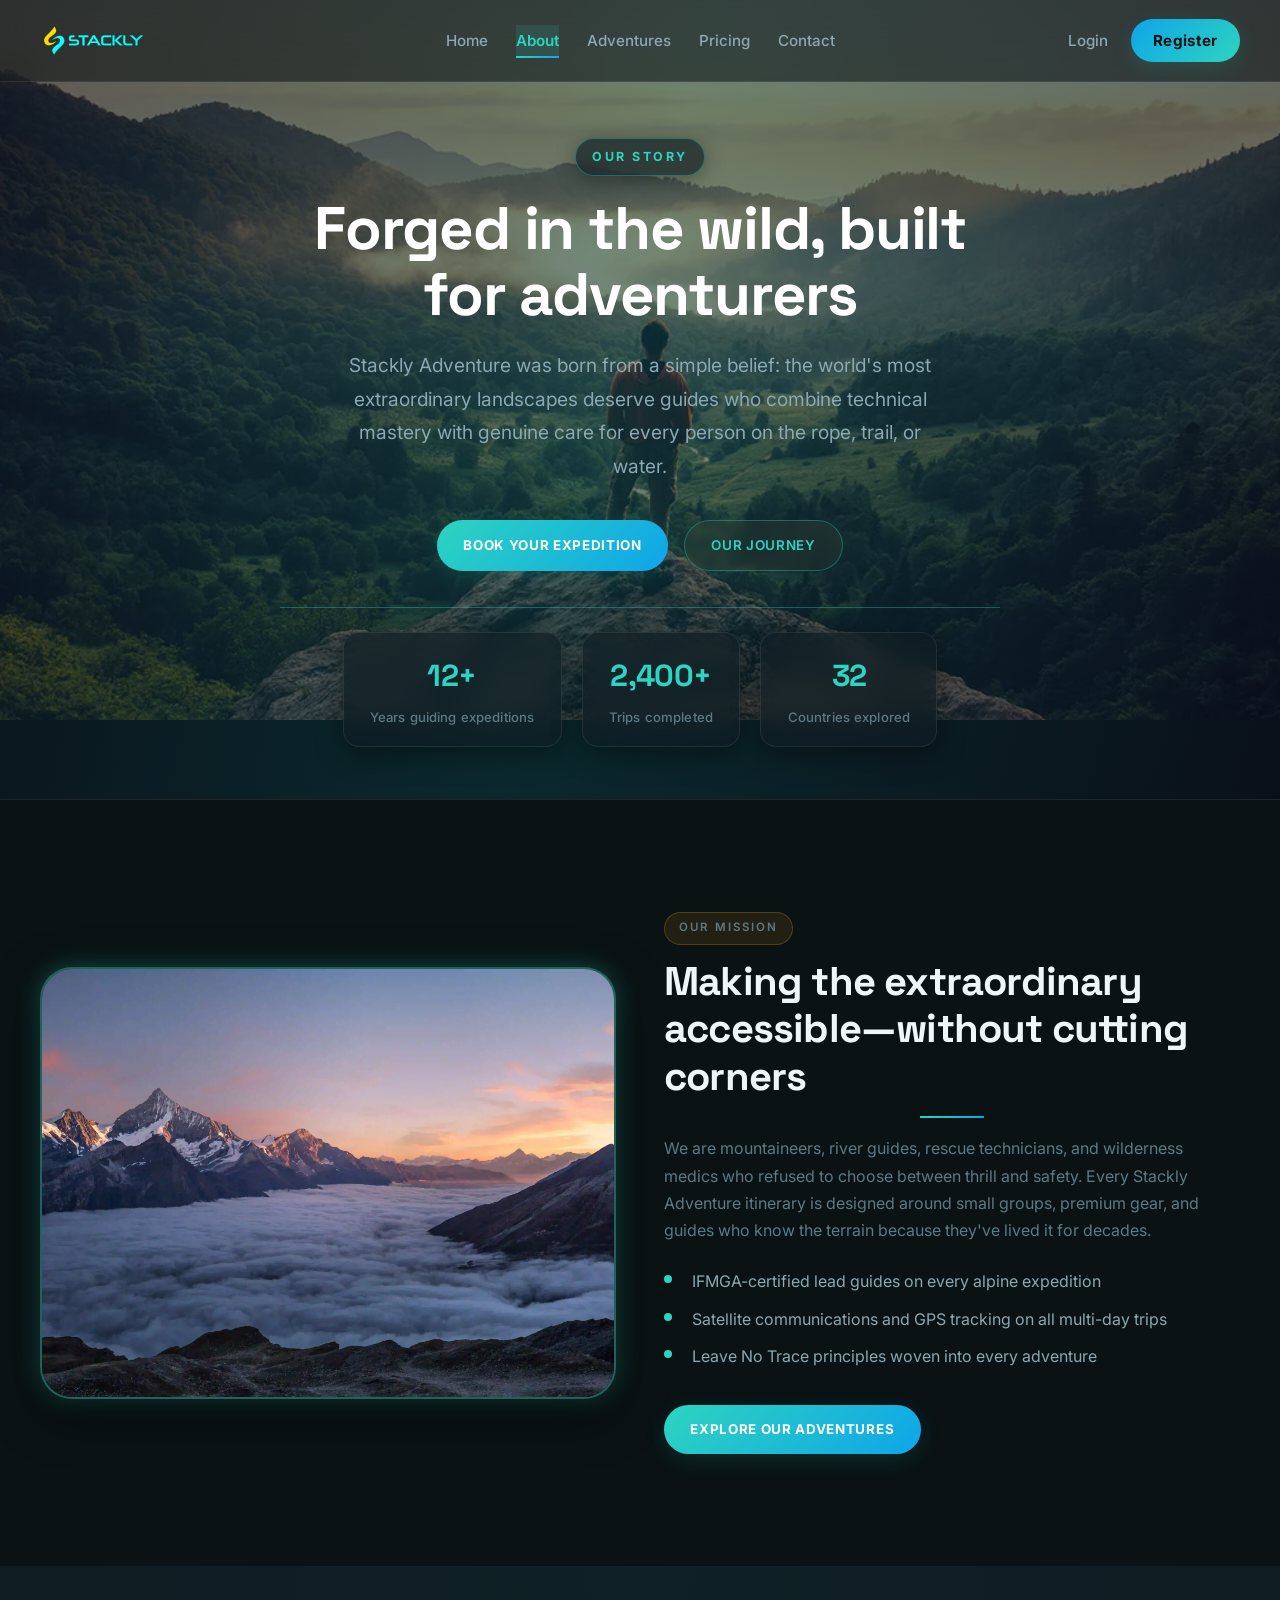
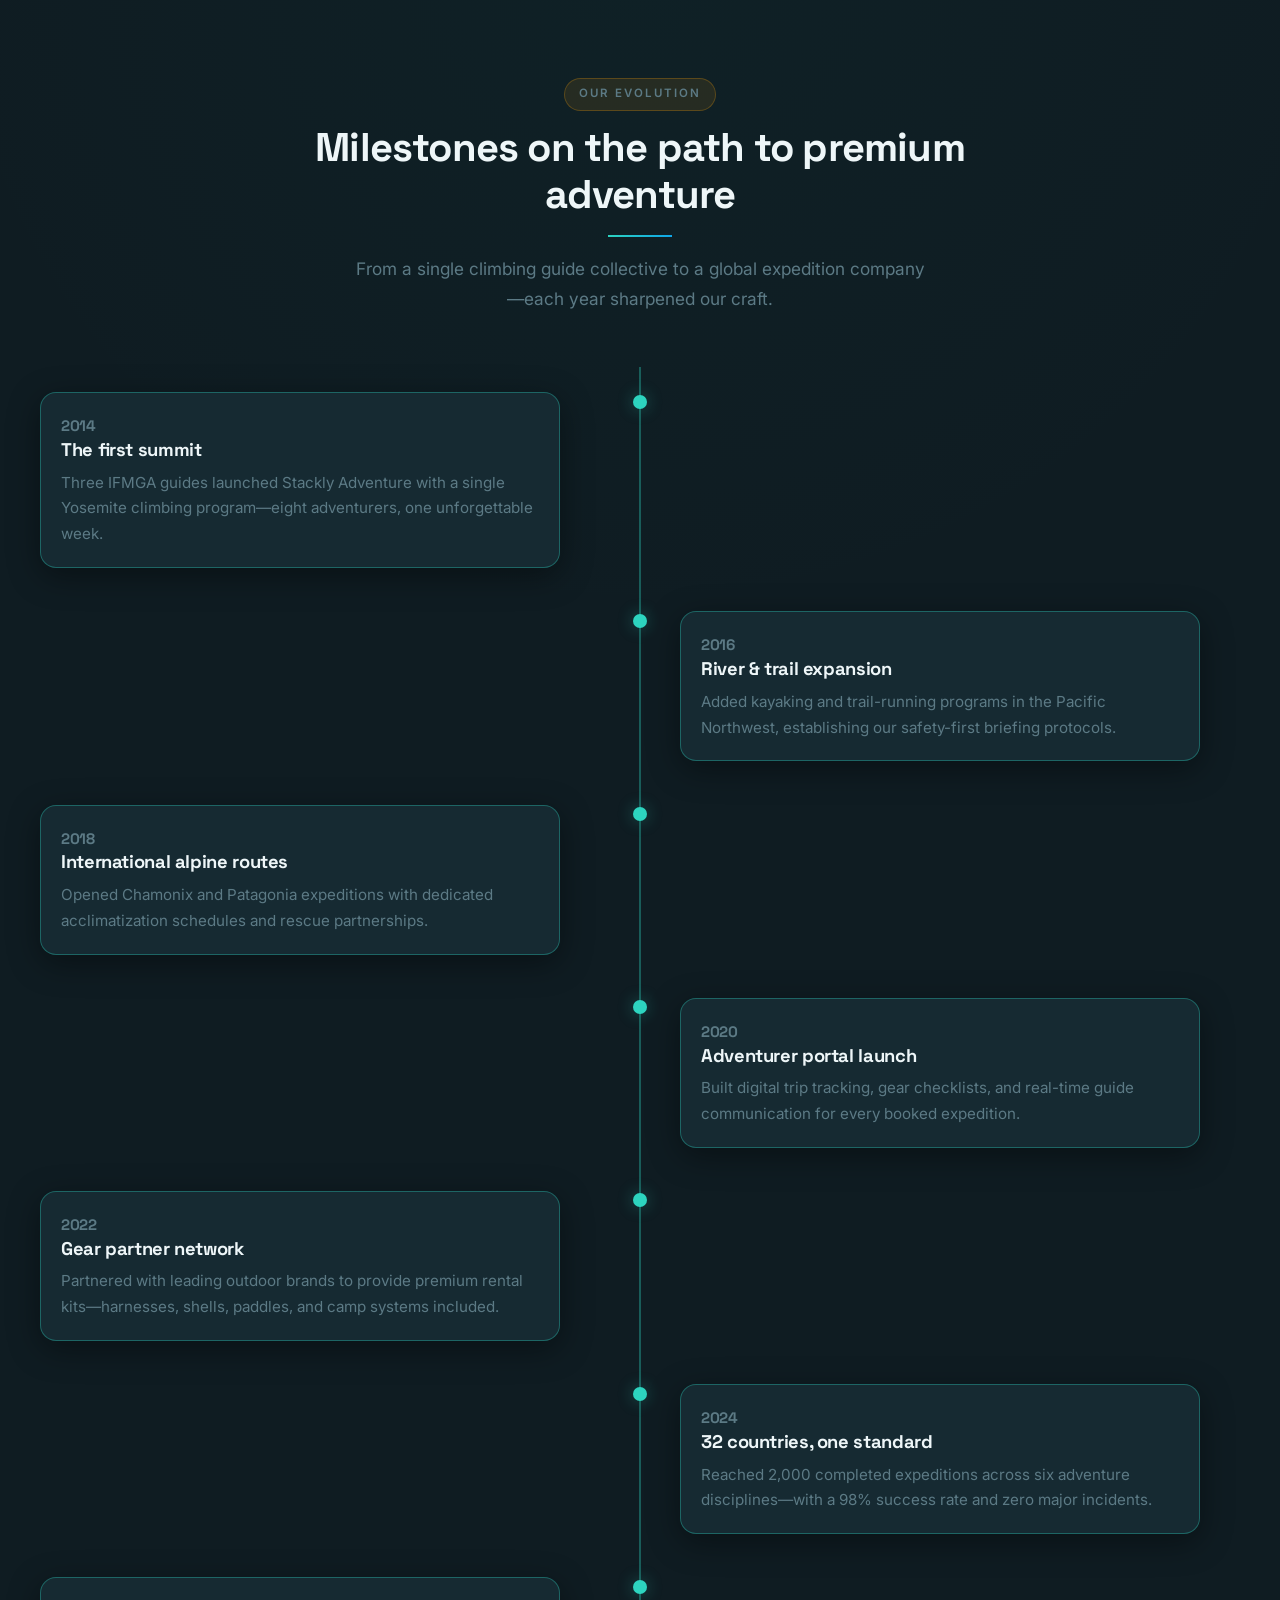
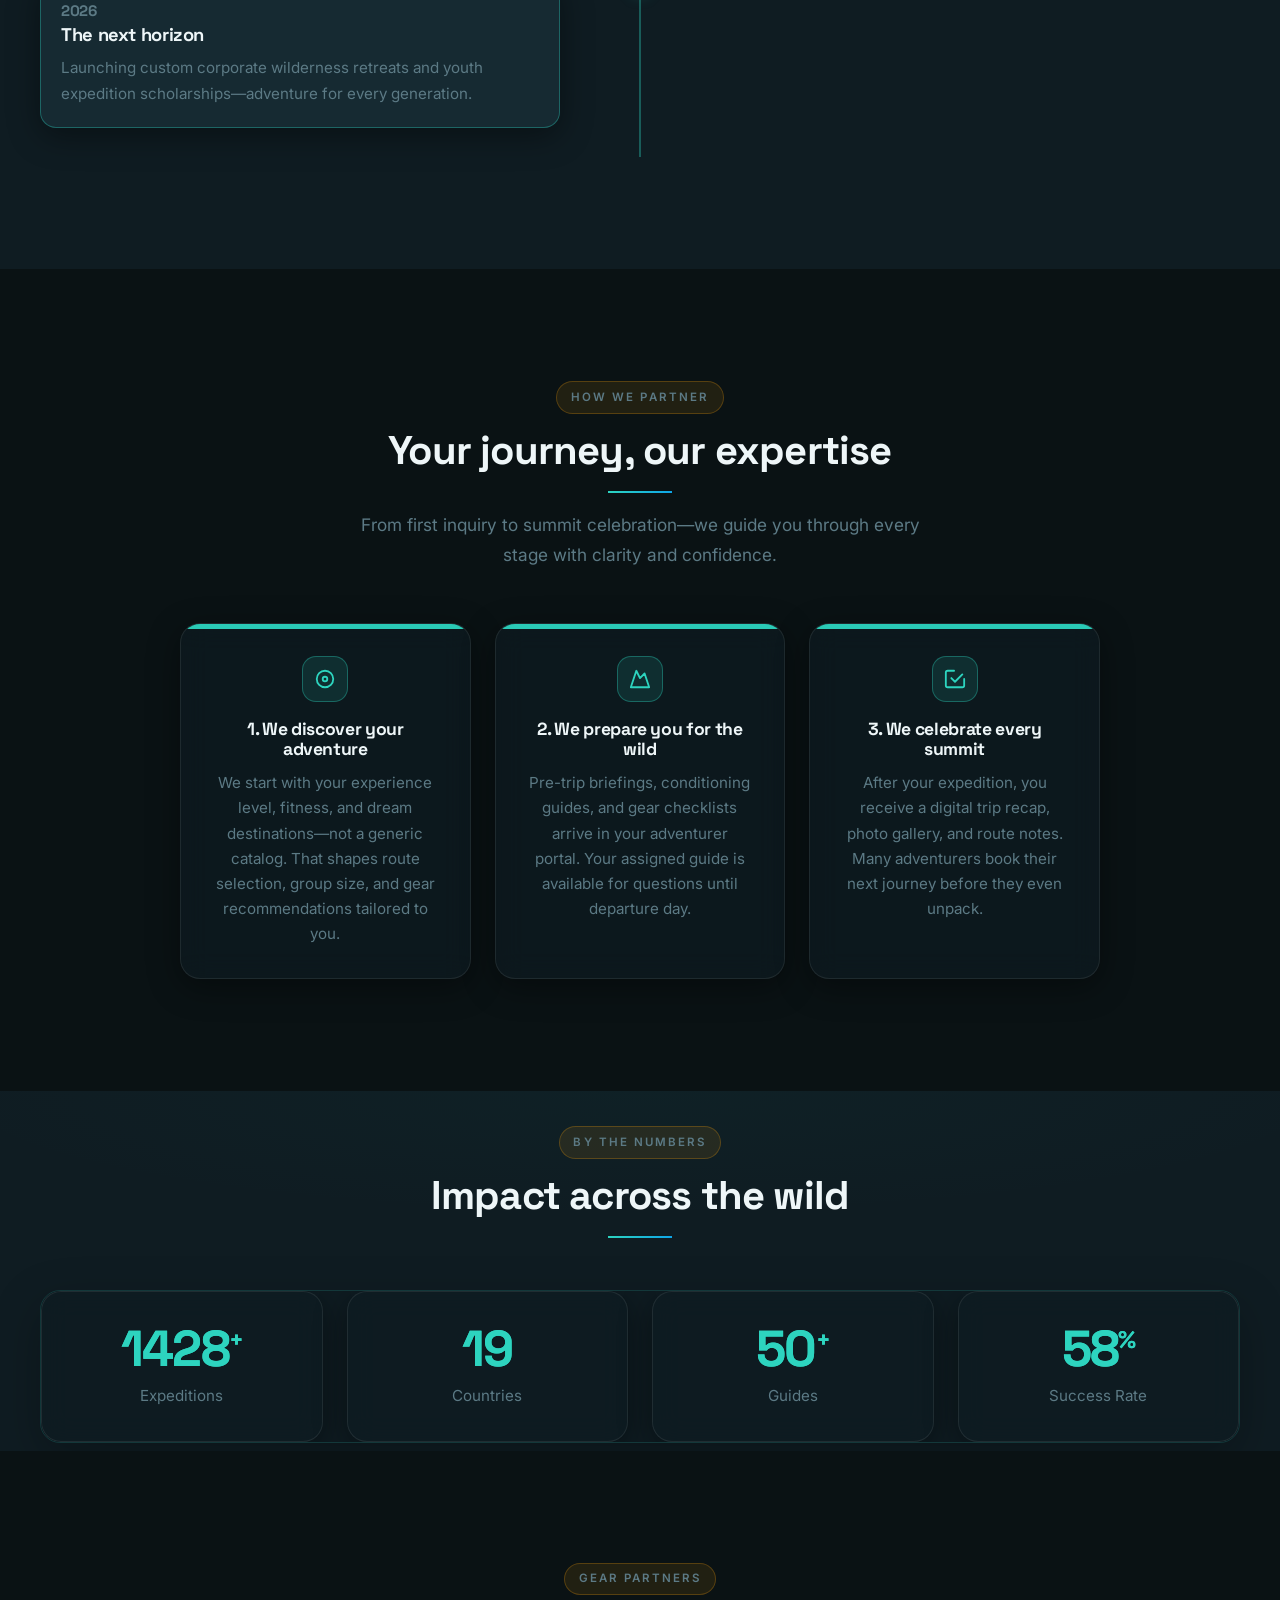
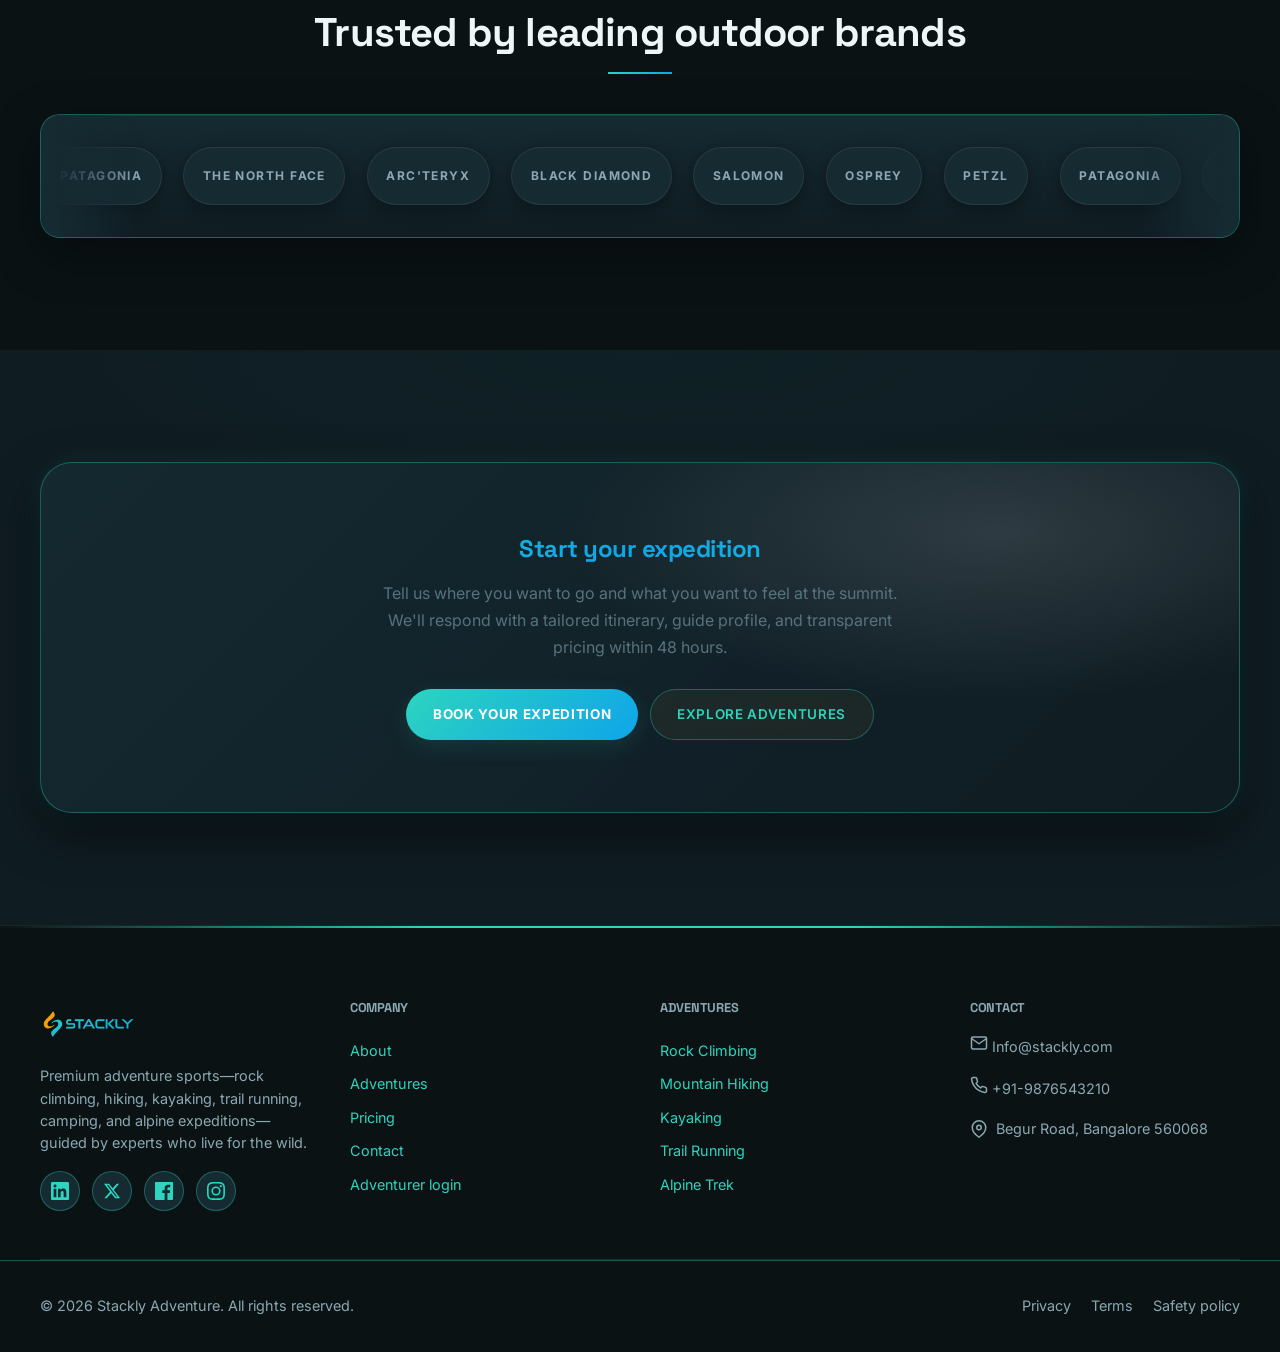
==== commit 4c9427f3: "fixed button alignement,link redirection, reset contact form details" ====
--- a/about.html
+++ b/about.html
@@ -319,11 +319,11 @@
       <div>
         <h4>Company</h4>
         <ul>
-          <li><a href="404.html">About</a></li>
-          <li><a href="404.html">Adventures</a></li>
-          <li><a href="404.html">Pricing</a></li>
-          <li><a href="404.html">Contact</a></li>
-          <li><a href="404.html">Adventurer login</a></li>
+        <li><a href="about.html">About</a></li>
+          <li><a href="services.html">Adventures</a></li>
+          <li><a href="pricing.html">Pricing</a></li>
+          <li><a href="contact.html">Contact</a></li>
+          <li><a href="login.html">Adventurer login</a></li>
         </ul>
       </div>
       <div>
--- a/css/style.css
+++ b/css/style.css
@@ -898,7 +898,7 @@
 .hero-premium__stats-card {
   display: flex;
   flex-direction: column;
-  gap: 1.1rem;
+  gap: 1rem;
   padding: 1.5rem 1.35rem;
   background: rgba(15, 28, 34, 0.72);
   backdrop-filter: blur(16px);
@@ -906,7 +906,8 @@
   border: 1px solid rgba(45, 212, 191, 0.28);
   border-radius: 1rem;
   box-shadow: 0 16px 48px rgba(0, 0, 0, 0.35);
-  min-width: 0;
+  margin-right:50px;
+
 }
 
 .hero-premium__stat-item {
@@ -2479,8 +2480,8 @@
   grid-template-columns: repeat(auto-fit, minmax(200px, 1fr));
   padding-bottom: 3rem;
   border-bottom: 1px solid rgba(255, 255, 255, 0.1);
-  justify-items: center;
-  text-align: center;
+  justify-items: start;
+  text-align: left;
 }
 
 .footer-premium__grid > * {
@@ -2491,13 +2492,13 @@
 .footer-premium .footer-brand {
   display: flex;
   flex-direction: column;
-  align-items: center;
-  text-align: center;
+  align-items: flex-start;
+  text-align: left;
   max-width: 340px;
 }
 
 .footer-premium .footer-brand .logo {
-  justify-content: center;
+  justify-content: flex-start;
 }
 
 .footer-premium h4 {
@@ -2514,7 +2515,7 @@
   padding: 0;
   display: flex;
   flex-direction: column;
-  align-items: center;
+  align-items: flex-start;
 }
 
 .footer-premium a {
@@ -2540,7 +2541,7 @@
   margin: 0;
   display: flex;
   flex-direction: column;
-  align-items: center;
+  align-items: flex-start;
   width: 100%;
 }
 
@@ -2550,7 +2551,7 @@
   line-height: 1.55;
   color: rgba(255, 255, 255, 0.72);
   display: flex;
-  justify-content: center;
+  justify-content: flex-start;
   width: 100%;
 }
 
@@ -3315,7 +3316,7 @@
 }
 
 .module-card .expedition-card__cta {
-  margin-top: 0.65rem;
+  margin-top: auto;
   padding-top: 0.85rem;
   border-top: 1px solid var(--color-line);
 }
--- a/css/responsive.css
+++ b/css/responsive.css
@@ -86,6 +86,14 @@
     flex-direction: column;
     align-items: center;
     width: 100%;
+  }
+
+  .footer-contact__addr {
+    align-items: center;
+  }
+
+  .footer-contact__addr p {
+    justify-content: center;
   }
 }
 
